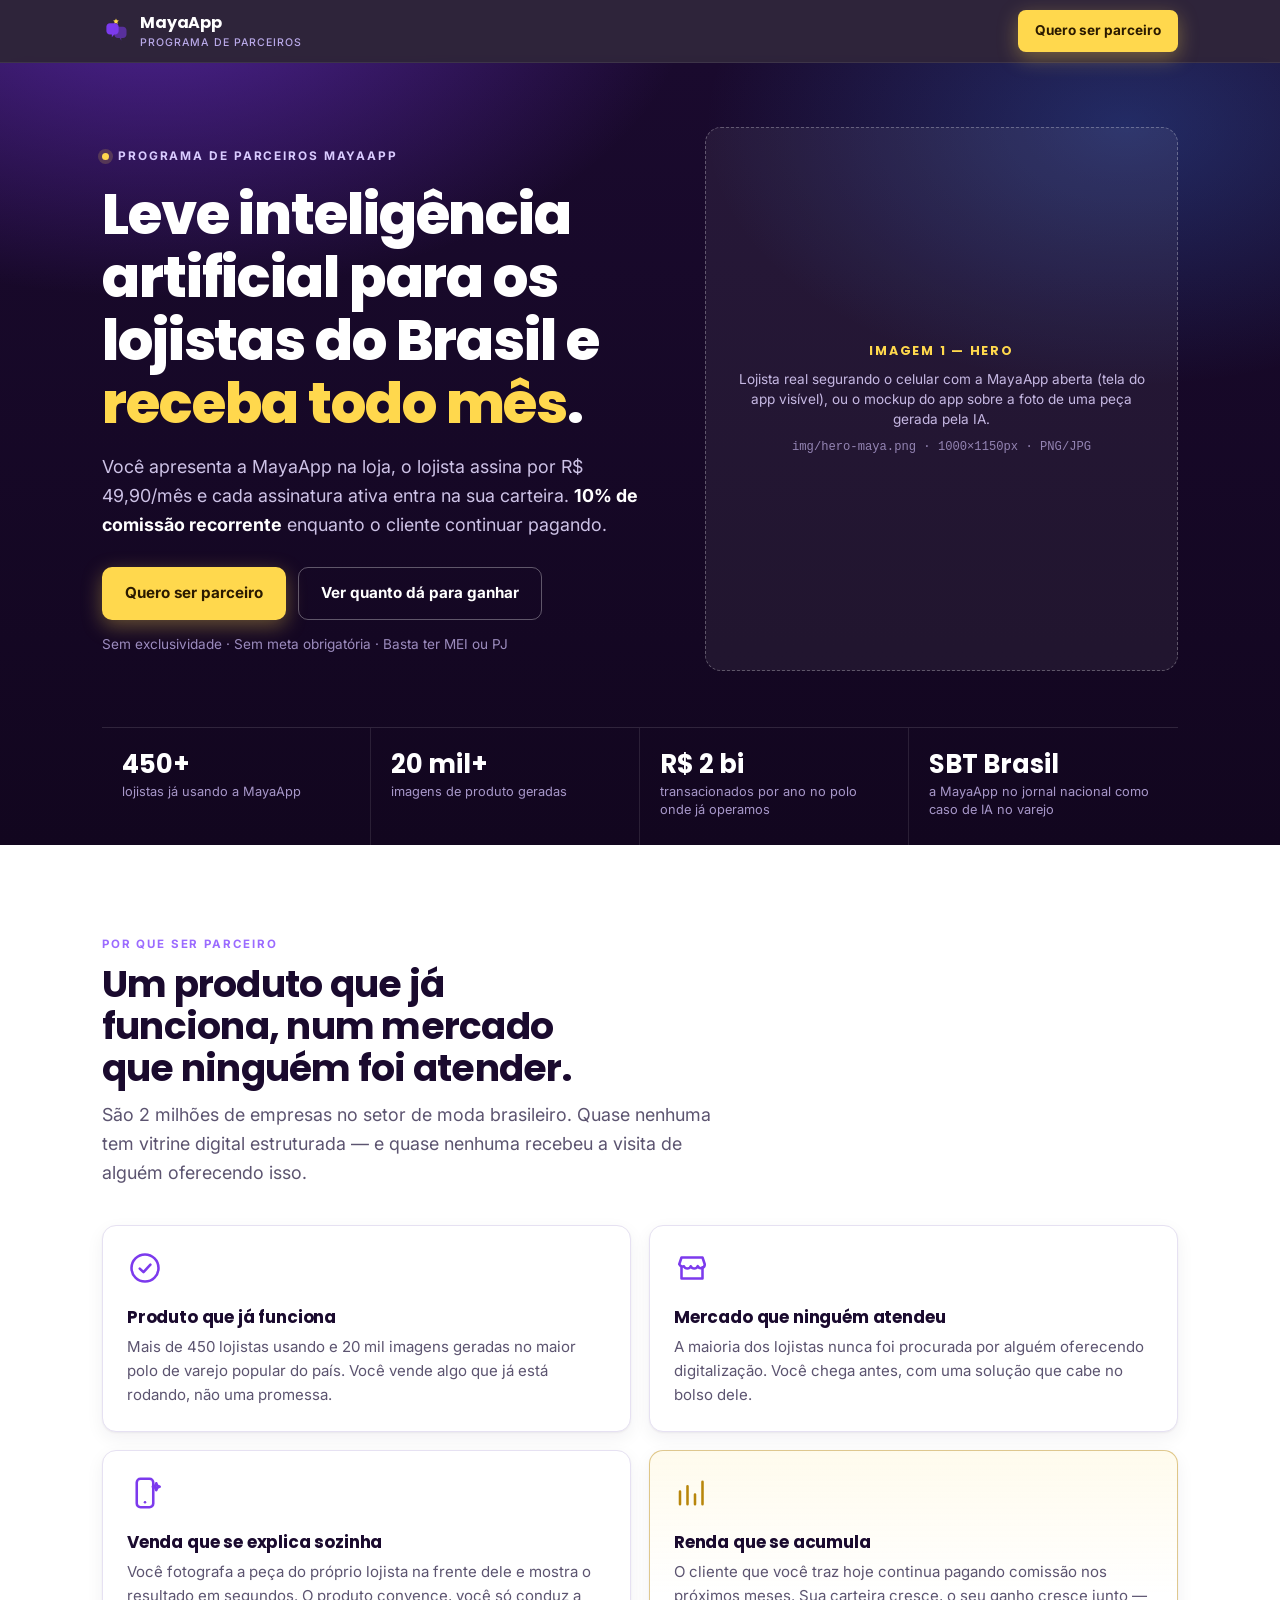
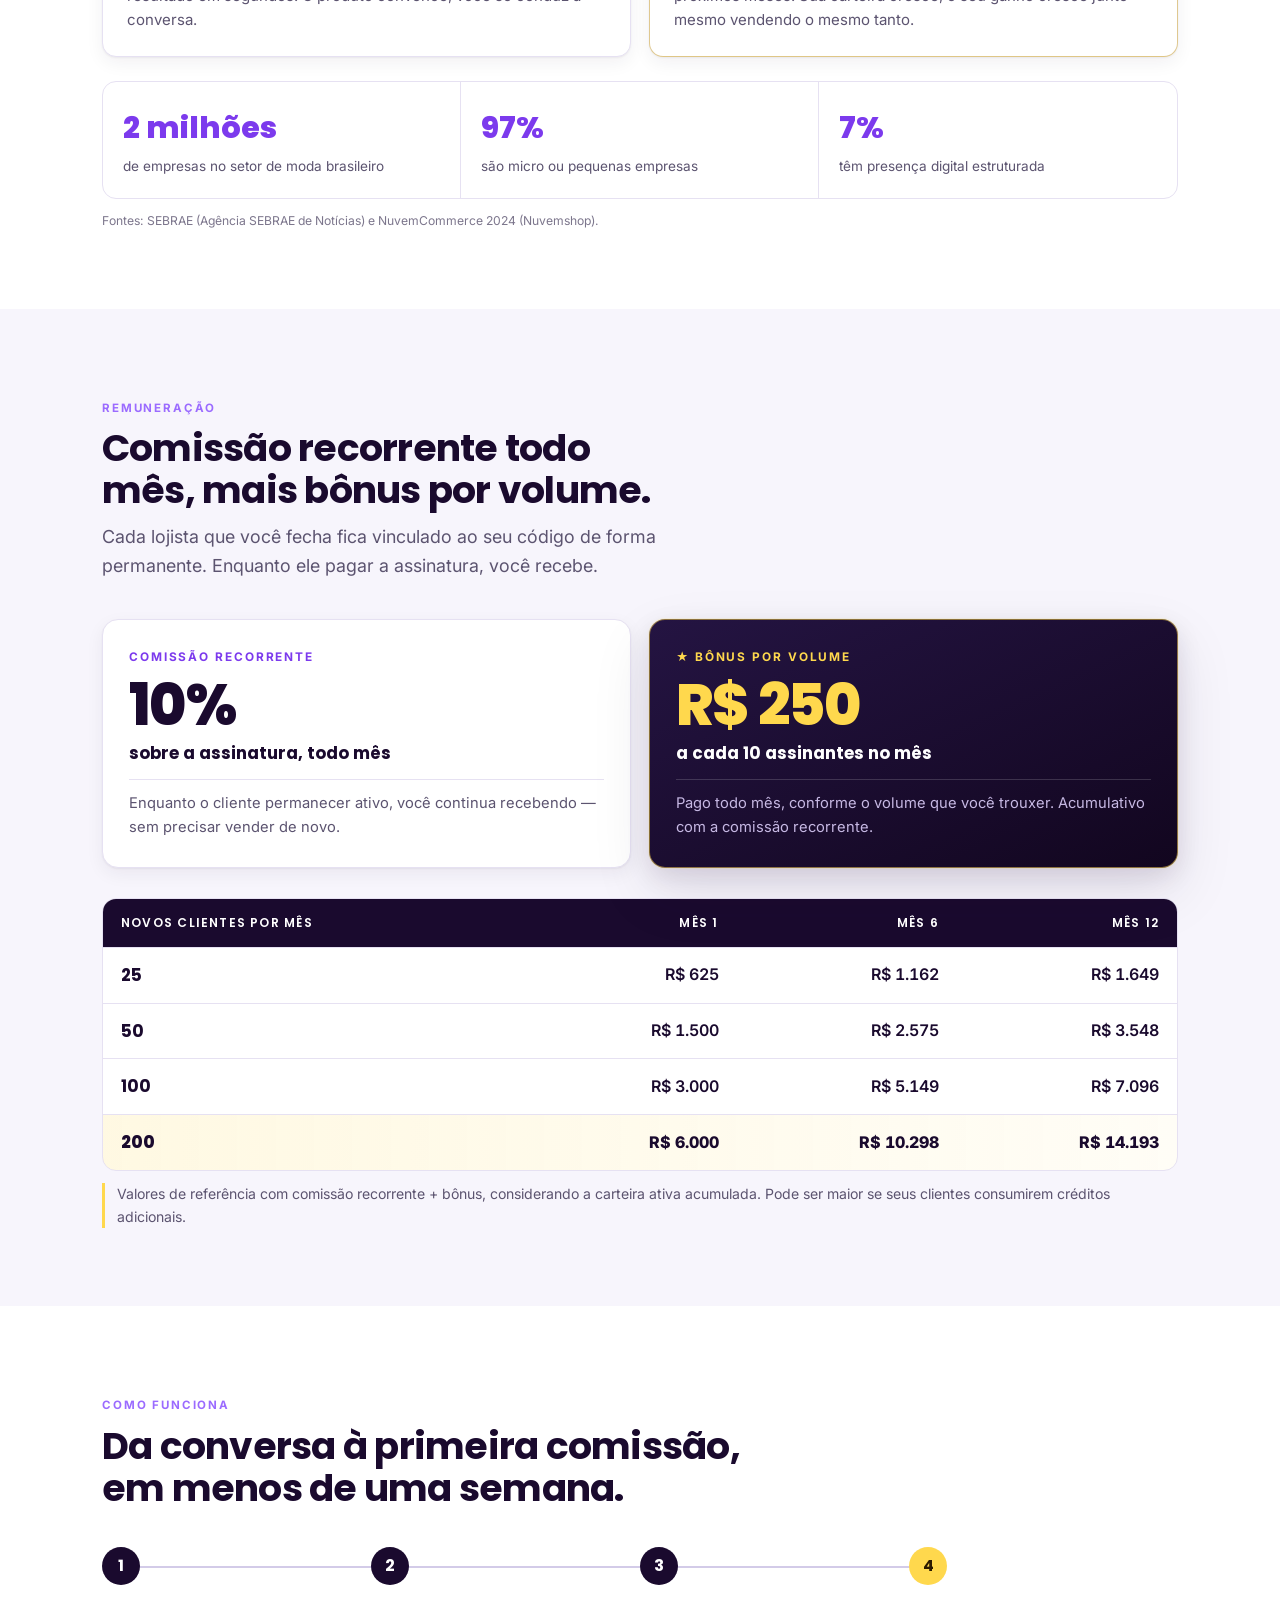
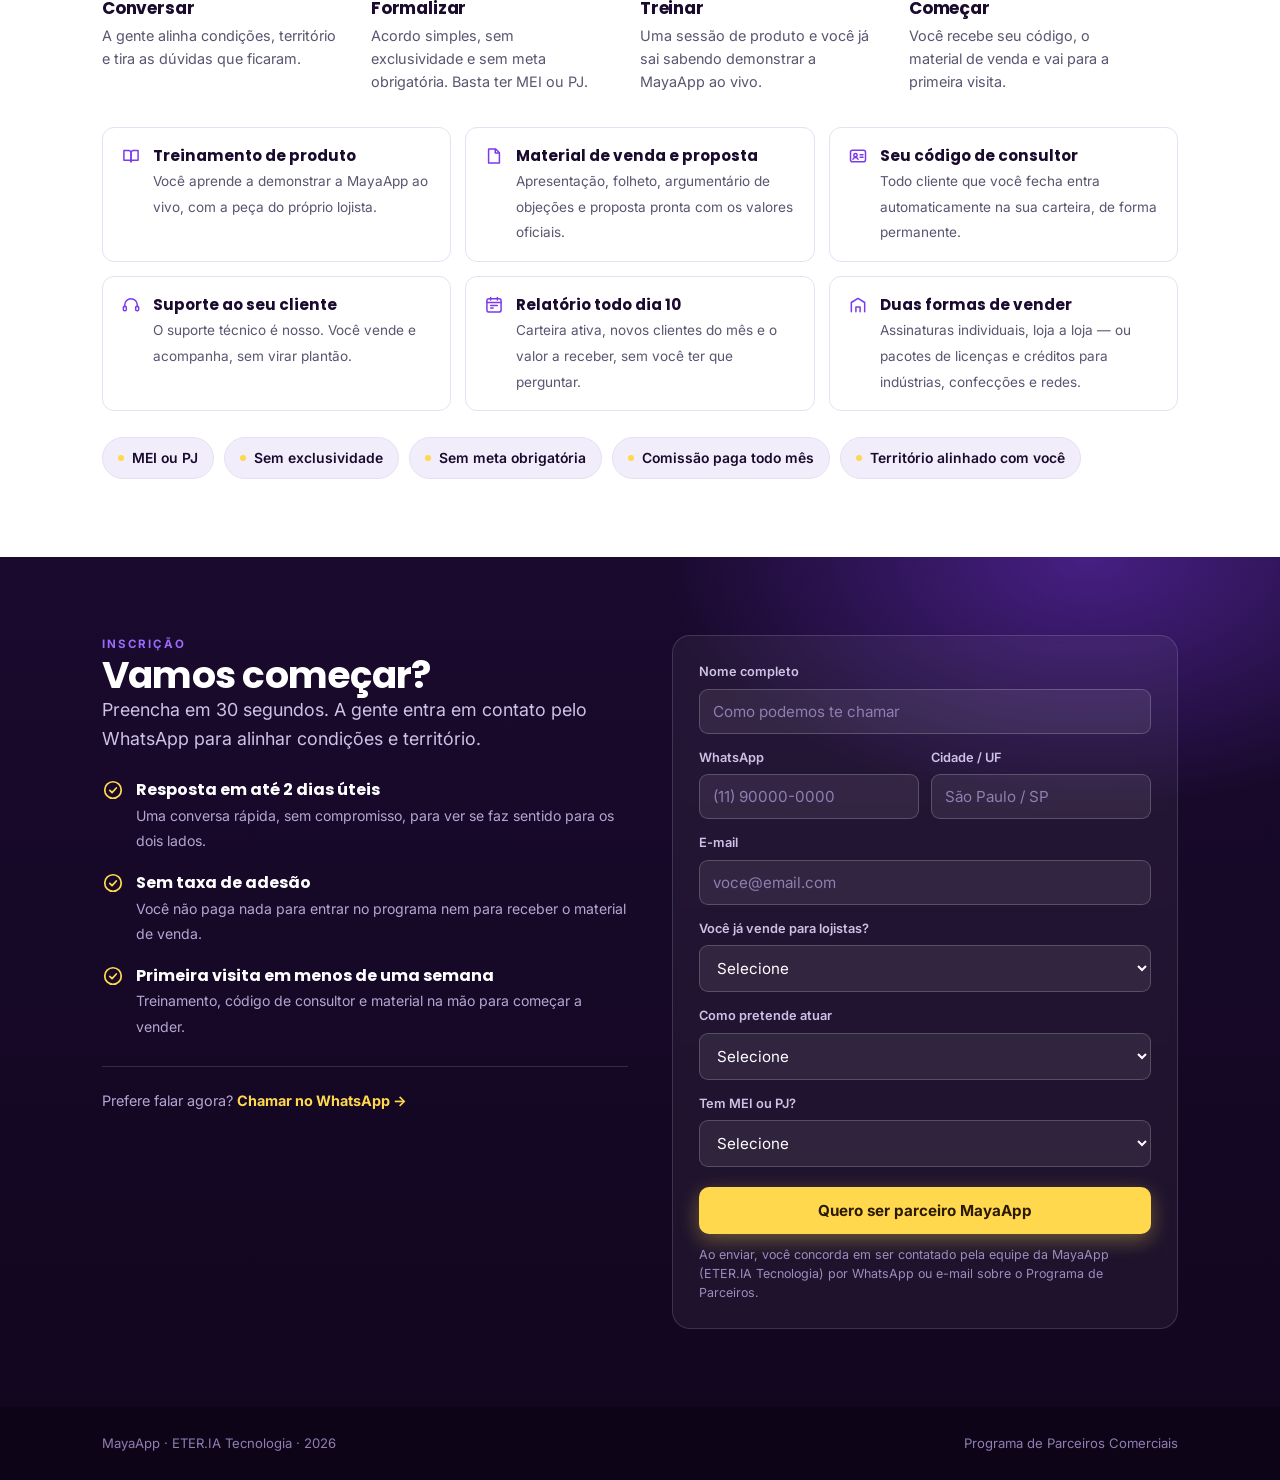
==== parceiros/index.html @ 84b2e5ac "Landing page do Programa de Parceiros MayaApp Página estática de captação de parceiros comerciais em" ====
<!doctype html>
<html lang="pt-BR">
<head>
<meta charset="utf-8">
<meta name="viewport" content="width=device-width, initial-scale=1">
<title>Parceiros MayaApp</title>
<meta name="description" content="Programa de Parceiros MayaApp: leve inteligência artificial para os lojistas do Brasil e receba comissão recorrente todo mês.">
<link rel="preconnect" href="https://fonts.googleapis.com">
<link rel="preconnect" href="https://fonts.gstatic.com" crossorigin>
<link rel="stylesheet" href="https://fonts.googleapis.com/css2?family=Inter:wght@400;500;600;700&family=Poppins:wght@600;700;800&display=swap">
<style>
:root{
  --navy:#1A0A2E;
  --navy-deep:#12061F;
  --purple:#7C3AED;
  --purple-lift:#9B6BFF;
  --gold:#FFD84D;
  --gold-deep:#B8860B;
  --ink:#1A0A2E;
  --ink-soft:#5C5470;
  --ground:#FFFFFF;
  --surface:#F7F5FC;
  --surface-2:#F1EDFA;
  --line:#E6E1F2;
  --line-strong:#D3CBE8;
  --shadow-sm:0 1px 2px rgba(26,10,46,.05), 0 6px 18px rgba(26,10,46,.06);
  --shadow-md:0 8px 24px rgba(26,10,46,.10), 0 24px 60px rgba(26,10,46,.10);
  --maxw:1120px;
  --display:'Poppins','Segoe UI',system-ui,sans-serif;
  --body:'Inter',-apple-system,BlinkMacSystemFont,'Segoe UI',sans-serif;
}
@media (prefers-color-scheme: dark){
  :root:not([data-theme="light"]){
    --ink:#F4F1FB; --ink-soft:#B5AACB;
    --ground:#140825; --surface:#1C0E31; --surface-2:#241442;
    --line:#33204F; --line-strong:#442C68;
    --shadow-sm:0 1px 2px rgba(0,0,0,.35), 0 6px 18px rgba(0,0,0,.30);
    --shadow-md:0 10px 30px rgba(0,0,0,.45), 0 28px 70px rgba(0,0,0,.40);
  }
}
:root[data-theme="dark"]{
  --ink:#F4F1FB; --ink-soft:#B5AACB;
  --ground:#140825; --surface:#1C0E31; --surface-2:#241442;
  --line:#33204F; --line-strong:#442C68;
  --shadow-sm:0 1px 2px rgba(0,0,0,.35), 0 6px 18px rgba(0,0,0,.30);
  --shadow-md:0 10px 30px rgba(0,0,0,.45), 0 28px 70px rgba(0,0,0,.40);
}
*{box-sizing:border-box}
html{scroll-behavior:smooth}
body{
  margin:0;background:var(--ground);color:var(--ink);
  font-family:var(--body);font-size:16px;line-height:1.6;-webkit-font-smoothing:antialiased;
}
img{max-width:100%;display:block}
h1,h2,h3{font-family:var(--display);margin:0;line-height:1.12;text-wrap:balance;letter-spacing:-.02em}
h1{font-size:clamp(2.1rem,4.6vw,3.5rem);font-weight:800}
h2{font-size:clamp(1.6rem,3vw,2.35rem);font-weight:700}
h3{font-size:1.06rem;font-weight:700;letter-spacing:-.01em}
p{margin:0}
a{color:inherit}
.wrap{max-width:var(--maxw);margin:0 auto;padding:0 22px}
.eyebrow{
  font-size:.72rem;font-weight:700;letter-spacing:.16em;text-transform:uppercase;
  color:var(--purple-lift);
}
.lede{font-size:clamp(1rem,1.6vw,1.12rem);color:var(--ink-soft);max-width:62ch}

/* ---------- top bar ---------- */
.bar{
  position:sticky;top:0;z-index:20;background:rgba(18,6,31,.88);
  backdrop-filter:blur(10px);border-bottom:1px solid rgba(255,255,255,.08);
}
.bar .wrap{display:flex;align-items:center;justify-content:space-between;gap:16px;height:62px}
.brand{display:flex;align-items:center;gap:10px;color:#fff;font-family:var(--display);font-weight:700;letter-spacing:-.01em}
.brand svg{width:28px;height:28px}
.brand span small{display:block;font-family:var(--body);font-weight:500;font-size:.66rem;letter-spacing:.1em;text-transform:uppercase;color:#B9A9E8}

/* ---------- buttons ---------- */
.btn{
  display:inline-flex;align-items:center;justify-content:center;gap:8px;
  font-family:var(--body);font-weight:700;font-size:.95rem;
  padding:13px 22px;border-radius:10px;border:1px solid transparent;
  cursor:pointer;text-decoration:none;transition:transform .15s ease, box-shadow .15s ease, background .15s ease;
}
.btn-gold{background:var(--gold);color:#2B1A00;box-shadow:0 6px 20px rgba(255,216,77,.35)}
.btn-gold:hover{transform:translateY(-1px);box-shadow:0 10px 26px rgba(255,216,77,.45)}
.btn-ghost{background:transparent;color:#fff;border-color:rgba(255,255,255,.32)}
.btn-ghost:hover{background:rgba(255,255,255,.10)}
.btn-purple{background:var(--purple);color:#fff;box-shadow:0 6px 20px rgba(124,58,237,.32)}
.btn-purple:hover{transform:translateY(-1px)}
.btn-sm{padding:9px 16px;font-size:.85rem;border-radius:8px}
:where(a,button,input,select,textarea):focus-visible{outline:3px solid var(--gold);outline-offset:2px}

/* ---------- 1. hero ---------- */
.hero{
  background:
    radial-gradient(900px 520px at 12% -10%, rgba(124,58,237,.55), transparent 60%),
    radial-gradient(680px 420px at 88% 8%, rgba(59,130,246,.28), transparent 62%),
    linear-gradient(180deg,#1A0A2E 0%, #12061F 100%);
  color:#fff;padding:64px 0 0;position:relative;overflow:hidden;
}
.hero-grid{display:grid;grid-template-columns:1.08fr .92fr;gap:48px;align-items:center}
.hero h1{color:#fff}
.hero h1 em{font-style:normal;color:var(--gold)}
.hero .lede{color:#CDC2E6;margin-top:18px}
.hero-actions{display:flex;flex-wrap:wrap;gap:12px;margin-top:28px}
.hero-note{margin-top:14px;font-size:.85rem;color:#9C8CBE}
.hero-eyebrow{display:inline-flex;align-items:center;gap:9px;margin-bottom:18px}
.hero-eyebrow .dot{width:7px;height:7px;border-radius:50%;background:var(--gold);box-shadow:0 0 0 4px rgba(255,216,77,.18)}
.hero-eyebrow span{font-size:.74rem;font-weight:700;letter-spacing:.16em;text-transform:uppercase;color:#D9CBFF}

/* proof strip */
.proof{
  margin-top:56px;border-top:1px solid rgba(255,255,255,.12);
  display:grid;grid-template-columns:repeat(4,1fr);
}
.proof div{padding:22px 20px 26px;border-right:1px solid rgba(255,255,255,.10)}
.proof div:last-child{border-right:0}
.proof b{display:block;font-family:var(--display);font-size:1.6rem;font-weight:700;color:#fff;line-height:1.1;font-variant-numeric:tabular-nums}
.proof small{display:block;margin-top:5px;font-size:.8rem;color:#A797C9;line-height:1.4}

/* ---------- image placeholder ---------- */
.ph{
  border:1.5px dashed var(--line-strong);border-radius:16px;background:var(--surface);
  display:flex;flex-direction:column;justify-content:center;gap:8px;padding:24px;text-align:center;color:var(--ink-soft);
}
.ph b{font-family:var(--display);font-size:.78rem;letter-spacing:.14em;text-transform:uppercase;color:var(--purple)}
.ph span{font-size:.85rem;line-height:1.5}
.ph code{font-family:ui-monospace,SFMono-Regular,Menlo,monospace;font-size:.76rem;color:var(--ink-soft);opacity:.85}
.hero .ph{border-color:rgba(255,255,255,.28);background:rgba(255,255,255,.06);color:#C6B8E3;aspect-ratio:4/4.6}
.hero .ph b{color:var(--gold)}
.hero .ph code{color:#A797C9}

/* ---------- sections ---------- */
section{padding:78px 0}
.sec-head{max-width:64ch;margin-bottom:38px}
.sec-head h2{margin-top:10px}
.sec-head p{margin-top:12px}
.alt{background:var(--surface)}

/* why cards */
.why{display:grid;grid-template-columns:repeat(2,1fr);gap:18px}
.card{
  background:var(--ground);border:1px solid var(--line);border-radius:14px;padding:24px;
  box-shadow:var(--shadow-sm);
}
.card h3{margin-bottom:8px}
.card p{color:var(--ink-soft);font-size:.94rem}
.card .ic{width:36px;height:36px;margin-bottom:14px;color:var(--purple)}
.card.gold{border-color:rgba(184,134,11,.45);background:linear-gradient(180deg,rgba(255,216,77,.10),transparent 70%)}
.card.gold .ic{color:var(--gold-deep)}

.market{
  margin-top:24px;display:grid;grid-template-columns:repeat(3,1fr);gap:0;
  border:1px solid var(--line);border-radius:14px;overflow:hidden;background:var(--ground);
}
.market div{padding:22px 20px;border-right:1px solid var(--line)}
.market div:last-child{border-right:0}
.market b{display:block;font-family:var(--display);font-size:1.9rem;font-weight:800;color:var(--purple);font-variant-numeric:tabular-nums}
.market small{display:block;margin-top:4px;color:var(--ink-soft);font-size:.85rem;line-height:1.45}
.source{margin-top:12px;font-size:.76rem;color:var(--ink-soft);opacity:.8}

/* ---------- earnings ---------- */
.pay{display:grid;grid-template-columns:1fr 1fr;gap:18px;margin-bottom:30px}
.pay-card{border-radius:16px;padding:28px 26px;border:1px solid var(--line);background:var(--ground);box-shadow:var(--shadow-sm)}
.pay-card .k{font-size:.74rem;font-weight:700;letter-spacing:.16em;text-transform:uppercase;color:var(--purple)}
.pay-card .v{font-family:var(--display);font-weight:800;font-size:clamp(2.6rem,6vw,3.6rem);line-height:1;margin:10px 0 6px;letter-spacing:-.03em}
.pay-card .t{font-family:var(--display);font-weight:700;font-size:1.05rem}
.pay-card .d{margin-top:12px;padding-top:12px;border-top:1px solid var(--line);color:var(--ink-soft);font-size:.92rem}
.pay-card.dark{background:linear-gradient(155deg,#241442,#12061F);border-color:rgba(255,216,77,.5);color:#fff;box-shadow:0 0 0 1px rgba(255,216,77,.12),var(--shadow-md)}
.pay-card.dark .k{color:var(--gold)}
.pay-card.dark .v{color:var(--gold)}
.pay-card.dark .d{border-top-color:rgba(255,255,255,.16);color:#C6B8E3}

.tbl-wrap{overflow-x:auto;border:1px solid var(--line);border-radius:14px;background:var(--ground)}
table{width:100%;border-collapse:collapse;min-width:520px;font-variant-numeric:tabular-nums}
thead th{
  background:var(--navy);color:#fff;font-family:var(--display);font-weight:600;
  font-size:.76rem;letter-spacing:.1em;text-transform:uppercase;padding:14px 18px;text-align:right;
}
thead th:first-child{text-align:left}
tbody td{padding:14px 18px;text-align:right;border-top:1px solid var(--line);font-weight:600}
tbody td:first-child{text-align:left;font-family:var(--display);font-weight:700;font-size:1.05rem}
tbody tr:last-child{background:linear-gradient(90deg,rgba(255,216,77,.16),rgba(255,216,77,.05))}
tbody tr:last-child td{font-weight:800}
.tbl-note{margin-top:12px;font-size:.88rem;color:var(--ink-soft);border-left:3px solid var(--gold);padding-left:12px}

/* ---------- how it works ---------- */
.steps{display:grid;grid-template-columns:repeat(4,1fr);gap:0;margin-bottom:34px}
.step{position:relative;padding:0 18px 0 0}
.step .n{
  width:38px;height:38px;border-radius:50%;background:var(--navy);color:#fff;
  display:flex;align-items:center;justify-content:center;font-family:var(--display);font-weight:700;
  margin-bottom:14px;position:relative;z-index:2;
}
.step:last-child .n{background:var(--gold);color:#2B1A00}
.step::before{content:"";position:absolute;left:19px;top:19px;width:100%;height:2px;background:var(--line-strong)}
.step:last-child::before{display:none}
.step h3{margin-bottom:6px}
.step p{color:var(--ink-soft);font-size:.9rem;padding-right:14px}

.support{display:grid;grid-template-columns:repeat(3,1fr);gap:14px}
.sup{display:flex;gap:12px;align-items:flex-start;padding:16px 18px;border:1px solid var(--line);border-radius:12px;background:var(--ground)}
.sup svg{width:20px;height:20px;flex:0 0 20px;color:var(--purple);margin-top:2px}
.sup b{display:block;font-family:var(--display);font-size:.95rem}
.sup small{color:var(--ink-soft);font-size:.85rem;line-height:1.45}

.reqs{display:flex;flex-wrap:wrap;gap:10px;margin-top:26px}
.req{
  display:inline-flex;align-items:center;gap:8px;padding:9px 15px;border-radius:999px;
  background:var(--surface-2);border:1px solid var(--line);font-size:.87rem;font-weight:600;
}
.req i{width:6px;height:6px;border-radius:50%;background:var(--gold);display:inline-block}

/* ---------- signup ---------- */
.signup{
  background:
    radial-gradient(700px 420px at 85% 0%, rgba(124,58,237,.45), transparent 60%),
    linear-gradient(180deg,#1A0A2E,#12061F);
  color:#fff;
}
.signup h2{color:#fff}
.signup .lede{color:#CDC2E6}
.form-grid{display:grid;grid-template-columns:1.02fr .98fr;gap:44px;align-items:start}
form{background:rgba(255,255,255,.05);border:1px solid rgba(255,255,255,.14);border-radius:18px;padding:26px;backdrop-filter:blur(4px)}
.f{display:grid;gap:6px;margin-bottom:14px}
.f label{font-size:.8rem;font-weight:600;color:#CDC2E6}
.f input,.f select{
  font-family:var(--body);font-size:.95rem;color:#fff;background:rgba(255,255,255,.07);
  border:1px solid rgba(255,255,255,.2);border-radius:9px;padding:12px 13px;width:100%;
}
.f input::placeholder{color:#8E7EB2}
.f select option{color:#1A0A2E;background:#fff}
.f-row{display:grid;grid-template-columns:1fr 1fr;gap:12px}
form .btn{width:100%;margin-top:6px}
.form-legal{margin-top:12px;font-size:.78rem;color:#9C8CBE;line-height:1.5}
.form-ok{
  display:none;margin-top:14px;padding:12px 14px;border-radius:10px;
  background:rgba(255,216,77,.14);border:1px solid rgba(255,216,77,.45);color:#FFE694;font-size:.9rem;
}
.pitch li{display:flex;gap:12px;align-items:flex-start;margin-bottom:16px;list-style:none}
.pitch{padding:0;margin:24px 0 0}
.pitch svg{width:22px;height:22px;flex:0 0 22px;color:var(--gold);margin-top:2px}
.pitch b{font-family:var(--display);display:block;font-size:1rem}
.pitch small{color:#B4A6D2;font-size:.88rem;line-height:1.5}
.wa{margin-top:26px;padding-top:22px;border-top:1px solid rgba(255,255,255,.14);font-size:.9rem;color:#B4A6D2}
.wa a{color:var(--gold);font-weight:700;text-decoration:none}
.wa a:hover{text-decoration:underline}

footer{background:#0D0418;color:#8E7EB2;padding:26px 0;font-size:.82rem}
footer .wrap{display:flex;justify-content:space-between;gap:16px;flex-wrap:wrap;align-items:center}

@media (max-width:900px){
  .hero-grid{grid-template-columns:1fr;gap:32px}
  .hero .ph{aspect-ratio:4/3}
  .proof{grid-template-columns:1fr 1fr}
  .proof div:nth-child(2){border-right:0}
  .proof div:nth-child(-n+2){border-bottom:1px solid rgba(255,255,255,.10)}
  .why,.pay,.form-grid{grid-template-columns:1fr}
  .market{grid-template-columns:1fr}
  .market div{border-right:0;border-bottom:1px solid var(--line)}
  .market div:last-child{border-bottom:0}
  .steps{grid-template-columns:1fr 1fr;gap:22px 0}
  .step::before{display:none}
  .support{grid-template-columns:1fr}
  section{padding:58px 0}
}
@media (max-width:560px){
  .steps{grid-template-columns:1fr}
  .bar .btn{display:none}
  .f-row{grid-template-columns:1fr}
}
@media (prefers-reduced-motion:reduce){*{transition:none!important;animation:none!important}}
</style>
</head>
<body>

<header class="bar">
  <div class="wrap">
    <div class="brand">
      <svg xmlns="http://www.w3.org/2000/svg" viewBox="0 0 64 64" fill="none" role="img" aria-label="MayaApp">
        <path d="M32 3.5l1.9 4.2 4.6.5-3.4 3.1.95 4.5L32 13.6l-4.05 2.2.95-4.5-3.4-3.1 4.6-.5L32 3.5z" fill="#FFD84D"/>
        <path d="M10 22c0-4.4 3.6-8 8-8h12c4.4 0 8 3.6 8 8v10c0 4.4-3.6 8-8 8h-2l-5.5 6.2V40H18c-4.4 0-8-3.6-8-8V22z" fill="#7C3AED"/>
        <path d="M28 30c0-4.4 3.6-8 8-8h12c4.4 0 8 3.6 8 8v10c0 4.4-3.6 8-8 8h-4v6.2L40.5 48H36c-4.4 0-8-3.6-8-8V30z" fill="#7C3AED" fill-opacity=".55"/>
      </svg>
      <span>MayaApp<small>Programa de Parceiros</small></span>
    </div>
    <a class="btn btn-gold btn-sm" href="#inscricao">Quero ser parceiro</a>
  </div>
</header>

<!-- ============ 1. HERO ============ -->
<section class="hero" style="padding-bottom:0">
  <div class="wrap">
    <div class="hero-grid">
      <div>
        <div class="hero-eyebrow"><i class="dot"></i><span>Programa de Parceiros MayaApp</span></div>
        <h1>Leve inteligência artificial para os lojistas do Brasil e <em>receba todo mês</em>.</h1>
        <p class="lede">Você apresenta a MayaApp na loja, o lojista assina por R$ 49,90/mês e cada assinatura ativa entra na sua carteira. <strong style="color:#fff">10% de comissão recorrente</strong> enquanto o cliente continuar pagando.</p>
        <div class="hero-actions">
          <a class="btn btn-gold" href="#inscricao">Quero ser parceiro</a>
          <a class="btn btn-ghost" href="#ganhos">Ver quanto dá para ganhar</a>
        </div>
        <p class="hero-note">Sem exclusividade · Sem meta obrigatória · Basta ter MEI ou PJ</p>
      </div>

      <!-- IMAGEM 1 — substituir a div .ph inteira por: <img src="img/hero-maya.png" alt="Lojista usando a MayaApp no celular"> -->
      <div class="ph">
        <b>Imagem 1 — Hero</b>
        <span>Lojista real segurando o celular com a MayaApp aberta (tela do app visível), ou o mockup do app sobre a foto de uma peça gerada pela IA.</span>
        <code>img/hero-maya.png · 1000×1150px · PNG/JPG</code>
      </div>
    </div>

    <div class="proof">
      <div><b>450+</b><small>lojistas já usando a MayaApp</small></div>
      <div><b>20 mil+</b><small>imagens de produto geradas</small></div>
      <div><b>R$ 2 bi</b><small>transacionados por ano no polo onde já operamos</small></div>
      <div><b>SBT Brasil</b><small>a MayaApp no jornal nacional como caso de IA no varejo</small></div>
    </div>
  </div>
</section>

<!-- ============ 2. POR QUE SER PARCEIRO ============ -->
<section id="oportunidade">
  <div class="wrap">
    <div class="sec-head">
      <p class="eyebrow">Por que ser parceiro</p>
      <h2>Um produto que já funciona, num mercado que ninguém foi atender.</h2>
      <p class="lede">São 2 milhões de empresas no setor de moda brasileiro. Quase nenhuma tem vitrine digital estruturada — e quase nenhuma recebeu a visita de alguém oferecendo isso.</p>
    </div>

    <div class="why">
      <div class="card">
        <svg class="ic" viewBox="0 0 24 24" fill="none" stroke="currentColor" stroke-width="1.7" stroke-linecap="round" stroke-linejoin="round"><circle cx="12" cy="12" r="9"/><path d="M8.5 12.4l2.5 2.4 4.6-5"/></svg>
        <h3>Produto que já funciona</h3>
        <p>Mais de 450 lojistas usando e 20 mil imagens geradas no maior polo de varejo popular do país. Você vende algo que já está rodando, não uma promessa.</p>
      </div>
      <div class="card">
        <svg class="ic" viewBox="0 0 24 24" fill="none" stroke="currentColor" stroke-width="1.7" stroke-linecap="round" stroke-linejoin="round"><path d="M3.5 9.5L5 5h14l1.5 4.5a2.5 2.5 0 01-4.7 1.3 2.5 2.5 0 01-4.6 0 2.5 2.5 0 01-4.6 0 2.5 2.5 0 01-3.1-1.3z"/><path d="M5 11.5V19h14v-7.5"/></svg>
        <h3>Mercado que ninguém atendeu</h3>
        <p>A maioria dos lojistas nunca foi procurada por alguém oferecendo digitalização. Você chega antes, com uma solução que cabe no bolso dele.</p>
      </div>
      <div class="card">
        <svg class="ic" viewBox="0 0 24 24" fill="none" stroke="currentColor" stroke-width="1.7" stroke-linecap="round" stroke-linejoin="round"><rect x="6.5" y="2.5" width="11" height="19" rx="2.5"/><path d="M12 18.2h.01"/><path d="M19.5 5.5l.7 1.6 1.6.7-1.6.7-.7 1.6-.7-1.6-1.6-.7 1.6-.7z"/></svg>
        <h3>Venda que se explica sozinha</h3>
        <p>Você fotografa a peça do próprio lojista na frente dele e mostra o resultado em segundos. O produto convence, você só conduz a conversa.</p>
      </div>
      <div class="card gold">
        <svg class="ic" viewBox="0 0 24 24" fill="none" stroke="currentColor" stroke-width="1.7" stroke-linecap="round" stroke-linejoin="round"><path d="M4 19.5V11m5 8.5V7.5m5 12V13m5 6.5V4.5"/></svg>
        <h3>Renda que se acumula</h3>
        <p>O cliente que você traz hoje continua pagando comissão nos próximos meses. Sua carteira cresce, o seu ganho cresce junto — mesmo vendendo o mesmo tanto.</p>
      </div>
    </div>

    <div class="market">
      <div><b>2 milhões</b><small>de empresas no setor de moda brasileiro</small></div>
      <div><b>97%</b><small>são micro ou pequenas empresas</small></div>
      <div><b>7%</b><small>têm presença digital estruturada</small></div>
    </div>
    <p class="source">Fontes: SEBRAE (Agência SEBRAE de Notícias) e NuvemCommerce 2024 (Nuvemshop).</p>
  </div>
</section>

<!-- ============ 3. QUANTO VOCÊ GANHA ============ -->
<section id="ganhos" class="alt">
  <div class="wrap">
    <div class="sec-head">
      <p class="eyebrow">Remuneração</p>
      <h2>Comissão recorrente todo mês, mais bônus por volume.</h2>
      <p class="lede">Cada lojista que você fecha fica vinculado ao seu código de forma permanente. Enquanto ele pagar a assinatura, você recebe.</p>
    </div>

    <div class="pay">
      <div class="pay-card">
        <p class="k">Comissão recorrente</p>
        <p class="v">10%</p>
        <p class="t">sobre a assinatura, todo mês</p>
        <p class="d">Enquanto o cliente permanecer ativo, você continua recebendo — sem precisar vender de novo.</p>
      </div>
      <div class="pay-card dark">
        <p class="k">★ Bônus por volume</p>
        <p class="v">R$ 250</p>
        <p class="t">a cada 10 assinantes no mês</p>
        <p class="d">Pago todo mês, conforme o volume que você trouxer. Acumulativo com a comissão recorrente.</p>
      </div>
    </div>

    <div class="tbl-wrap">
      <table>
        <caption class="sr-only" style="position:absolute;width:1px;height:1px;overflow:hidden;clip:rect(0 0 0 0)">Projeção de ganho mensal por ritmo de novos clientes</caption>
        <thead>
          <tr><th scope="col">Novos clientes por mês</th><th scope="col">Mês 1</th><th scope="col">Mês 6</th><th scope="col">Mês 12</th></tr>
        </thead>
        <tbody>
          <tr><td>25</td><td>R$ 625</td><td>R$ 1.162</td><td>R$ 1.649</td></tr>
          <tr><td>50</td><td>R$ 1.500</td><td>R$ 2.575</td><td>R$ 3.548</td></tr>
          <tr><td>100</td><td>R$ 3.000</td><td>R$ 5.149</td><td>R$ 7.096</td></tr>
          <tr><td>200</td><td>R$ 6.000</td><td>R$ 10.298</td><td>R$ 14.193</td></tr>
        </tbody>
      </table>
    </div>
    <p class="tbl-note">Valores de referência com comissão recorrente + bônus, considerando a carteira ativa acumulada. Pode ser maior se seus clientes consumirem créditos adicionais.</p>
  </div>
</section>

<!-- ============ 4. COMO FUNCIONA + APOIO ============ -->
<section id="como-funciona">
  <div class="wrap">
    <div class="sec-head">
      <p class="eyebrow">Como funciona</p>
      <h2>Da conversa à primeira comissão, em menos de uma semana.</h2>
    </div>

    <div class="steps">
      <div class="step">
        <div class="n">1</div>
        <h3>Conversar</h3>
        <p>A gente alinha condições, território e tira as dúvidas que ficaram.</p>
      </div>
      <div class="step">
        <div class="n">2</div>
        <h3>Formalizar</h3>
        <p>Acordo simples, sem exclusividade e sem meta obrigatória. Basta ter MEI ou PJ.</p>
      </div>
      <div class="step">
        <div class="n">3</div>
        <h3>Treinar</h3>
        <p>Uma sessão de produto e você já sai sabendo demonstrar a MayaApp ao vivo.</p>
      </div>
      <div class="step">
        <div class="n">4</div>
        <h3>Começar</h3>
        <p>Você recebe seu código, o material de venda e vai para a primeira visita.</p>
      </div>
    </div>

    <div class="support">
      <div class="sup">
        <svg viewBox="0 0 24 24" fill="none" stroke="currentColor" stroke-width="1.8" stroke-linecap="round" stroke-linejoin="round"><path d="M3.5 5.5h6a2.5 2.5 0 012.5 2.5v11a2 2 0 00-2-2h-6.5z"/><path d="M20.5 5.5h-6A2.5 2.5 0 0012 8v11a2 2 0 012-2h6.5z"/></svg>
        <div><b>Treinamento de produto</b><small>Você aprende a demonstrar a MayaApp ao vivo, com a peça do próprio lojista.</small></div>
      </div>
      <div class="sup">
        <svg viewBox="0 0 24 24" fill="none" stroke="currentColor" stroke-width="1.8" stroke-linecap="round" stroke-linejoin="round"><path d="M6 3.5h8l4.5 4.5V20a.5.5 0 01-.5.5H6a.5.5 0 01-.5-.5V4a.5.5 0 01.5-.5z"/><path d="M13.5 3.8V8.5H18"/></svg>
        <div><b>Material de venda e proposta</b><small>Apresentação, folheto, argumentário de objeções e proposta pronta com os valores oficiais.</small></div>
      </div>
      <div class="sup">
        <svg viewBox="0 0 24 24" fill="none" stroke="currentColor" stroke-width="1.8" stroke-linecap="round" stroke-linejoin="round"><rect x="3" y="5" width="18" height="14" rx="2.5"/><circle cx="9" cy="11" r="2"/><path d="M6 16c.6-1.5 1.7-2.2 3-2.2s2.4.7 3 2.2M14.5 10.5H18M14.5 13.5H18"/></svg>
        <div><b>Seu código de consultor</b><small>Todo cliente que você fecha entra automaticamente na sua carteira, de forma permanente.</small></div>
      </div>
      <div class="sup">
        <svg viewBox="0 0 24 24" fill="none" stroke="currentColor" stroke-width="1.8" stroke-linecap="round" stroke-linejoin="round"><path d="M4.5 14v-2a7.5 7.5 0 0115 0v2"/><rect x="2.8" y="13.5" width="3.6" height="5.5" rx="1.6"/><rect x="17.6" y="13.5" width="3.6" height="5.5" rx="1.6"/></svg>
        <div><b>Suporte ao seu cliente</b><small>O suporte técnico é nosso. Você vende e acompanha, sem virar plantão.</small></div>
      </div>
      <div class="sup">
        <svg viewBox="0 0 24 24" fill="none" stroke="currentColor" stroke-width="1.8" stroke-linecap="round" stroke-linejoin="round"><rect x="3.5" y="4.5" width="17" height="16" rx="2.5"/><path d="M3.5 9h17M8 3v3M16 3v3M8 15.5h3M8 12.5h8"/></svg>
        <div><b>Relatório todo dia 10</b><small>Carteira ativa, novos clientes do mês e o valor a receber, sem você ter que perguntar.</small></div>
      </div>
      <div class="sup">
        <svg viewBox="0 0 24 24" fill="none" stroke="currentColor" stroke-width="1.8" stroke-linecap="round" stroke-linejoin="round"><path d="M4 20V9l8-5 8 5v11"/><path d="M9.5 20v-5.5h5V20"/></svg>
        <div><b>Duas formas de vender</b><small>Assinaturas individuais, loja a loja — ou pacotes de licenças e créditos para indústrias, confecções e redes.</small></div>
      </div>
    </div>

    <div class="reqs">
      <span class="req"><i></i>MEI ou PJ</span>
      <span class="req"><i></i>Sem exclusividade</span>
      <span class="req"><i></i>Sem meta obrigatória</span>
      <span class="req"><i></i>Comissão paga todo mês</span>
      <span class="req"><i></i>Território alinhado com você</span>
    </div>
  </div>
</section>

<!-- ============ 5. INSCRIÇÃO ============ -->
<section id="inscricao" class="signup">
  <div class="wrap">
    <div class="form-grid">
      <div>
        <p class="eyebrow">Inscrição</p>
        <h2>Vamos começar?</h2>
        <p class="lede">Preencha em 30 segundos. A gente entra em contato pelo WhatsApp para alinhar condições e território.</p>
        <ul class="pitch">
          <li>
            <svg viewBox="0 0 24 24" fill="none" stroke="currentColor" stroke-width="1.9" stroke-linecap="round" stroke-linejoin="round"><circle cx="12" cy="12" r="9"/><path d="M8.5 12.4l2.5 2.4 4.6-5"/></svg>
            <div><b>Resposta em até 2 dias úteis</b><small>Uma conversa rápida, sem compromisso, para ver se faz sentido para os dois lados.</small></div>
          </li>
          <li>
            <svg viewBox="0 0 24 24" fill="none" stroke="currentColor" stroke-width="1.9" stroke-linecap="round" stroke-linejoin="round"><circle cx="12" cy="12" r="9"/><path d="M8.5 12.4l2.5 2.4 4.6-5"/></svg>
            <div><b>Sem taxa de adesão</b><small>Você não paga nada para entrar no programa nem para receber o material de venda.</small></div>
          </li>
          <li>
            <svg viewBox="0 0 24 24" fill="none" stroke="currentColor" stroke-width="1.9" stroke-linecap="round" stroke-linejoin="round"><circle cx="12" cy="12" r="9"/><path d="M8.5 12.4l2.5 2.4 4.6-5"/></svg>
            <div><b>Primeira visita em menos de uma semana</b><small>Treinamento, código de consultor e material na mão para começar a vender.</small></div>
          </li>
        </ul>
        <p class="wa">Prefere falar agora? <a id="wa-link" href="#" target="_blank" rel="noopener">Chamar no WhatsApp →</a></p>
      </div>

      <form id="lead-form" novalidate>
        <div class="f">
          <label for="nome">Nome completo</label>
          <input id="nome" name="nome" type="text" placeholder="Como podemos te chamar" required>
        </div>
        <div class="f-row">
          <div class="f">
            <label for="whats">WhatsApp</label>
            <input id="whats" name="whatsapp" type="tel" inputmode="tel" placeholder="(11) 90000-0000" required>
          </div>
          <div class="f">
            <label for="cidade">Cidade / UF</label>
            <input id="cidade" name="cidade" type="text" placeholder="São Paulo / SP" required>
          </div>
        </div>
        <div class="f">
          <label for="email">E-mail</label>
          <input id="email" name="email" type="email" placeholder="voce@email.com">
        </div>
        <div class="f">
          <label for="perfil">Você já vende para lojistas?</label>
          <select id="perfil" name="perfil" required>
            <option value="">Selecione</option>
            <option>Sim, represento outras marcas ou produtos</option>
            <option>Sim, trabalho no varejo / atacado</option>
            <option>Não, mas quero começar</option>
          </select>
        </div>
        <div class="f">
          <label for="modelo">Como pretende atuar</label>
          <select id="modelo" name="modelo" required>
            <option value="">Selecione</option>
            <option>Assinaturas individuais (loja a loja)</option>
            <option>Licenças e créditos (indústria, confecção, rede)</option>
            <option>As duas formas</option>
          </select>
        </div>
        <div class="f">
          <label for="pj">Tem MEI ou PJ?</label>
          <select id="pj" name="pj" required>
            <option value="">Selecione</option>
            <option>Sim</option>
            <option>Ainda não, mas posso abrir</option>
          </select>
        </div>
        <button class="btn btn-gold" type="submit">Quero ser parceiro MayaApp</button>
        <p class="form-legal">Ao enviar, você concorda em ser contatado pela equipe da MayaApp (ETER.IA Tecnologia) por WhatsApp ou e-mail sobre o Programa de Parceiros.</p>
        <p class="form-ok" id="form-ok" role="status">Inscrição enviada. Abrimos o WhatsApp para você confirmar o envio — se não abrir, chame a gente pelo link ao lado.</p>
      </form>
    </div>
  </div>
</section>

<footer>
  <div class="wrap">
    <span>MayaApp · ETER.IA Tecnologia · 2026</span>
    <span>Programa de Parceiros Comerciais</span>
  </div>
</footer>

<script>
/* ====== CONFIGURAÇÃO — trocar antes de publicar ======================
   WHATSAPP : número que recebe os leads, formato 55 + DDD + número
   ENDPOINT : (opcional) URL que recebe o POST do formulário
              (Formspree, Google Apps Script, n8n, Make, API própria...)
              Se ficar vazio, o lead é enviado como mensagem de WhatsApp.
   ==================================================================== */
const WHATSAPP = "5511900000000";
const ENDPOINT = "";

const form = document.getElementById('lead-form');
const okMsg = document.getElementById('form-ok');
document.getElementById('wa-link').href =
  'https://wa.me/' + WHATSAPP + '?text=' + encodeURIComponent('Olá! Quero saber mais sobre o Programa de Parceiros MayaApp.');

form.addEventListener('submit', async (e) => {
  e.preventDefault();
  if (!form.reportValidity()) return;
  const d = Object.fromEntries(new FormData(form).entries());

  if (ENDPOINT) {
    try {
      await fetch(ENDPOINT, {
        method: 'POST',
        headers: { 'Content-Type': 'application/json' },
        body: JSON.stringify({ ...d, origem: 'landing-parceiros' })
      });
    } catch (err) { /* segue para o WhatsApp mesmo se o envio falhar */ }
  }

  const msg =
    'Quero ser parceiro MayaApp\n' +
    'Nome: ' + d.nome + '\n' +
    'WhatsApp: ' + d.whatsapp + '\n' +
    'Cidade: ' + d.cidade + '\n' +
    (d.email ? 'E-mail: ' + d.email + '\n' : '') +
    'Já vende para lojistas: ' + d.perfil + '\n' +
    'Forma de atuação: ' + d.modelo + '\n' +
    'MEI/PJ: ' + d.pj;

  okMsg.style.display = 'block';
  window.open('https://wa.me/' + WHATSAPP + '?text=' + encodeURIComponent(msg), '_blank', 'noopener');
});
</script>
</body>
</html>
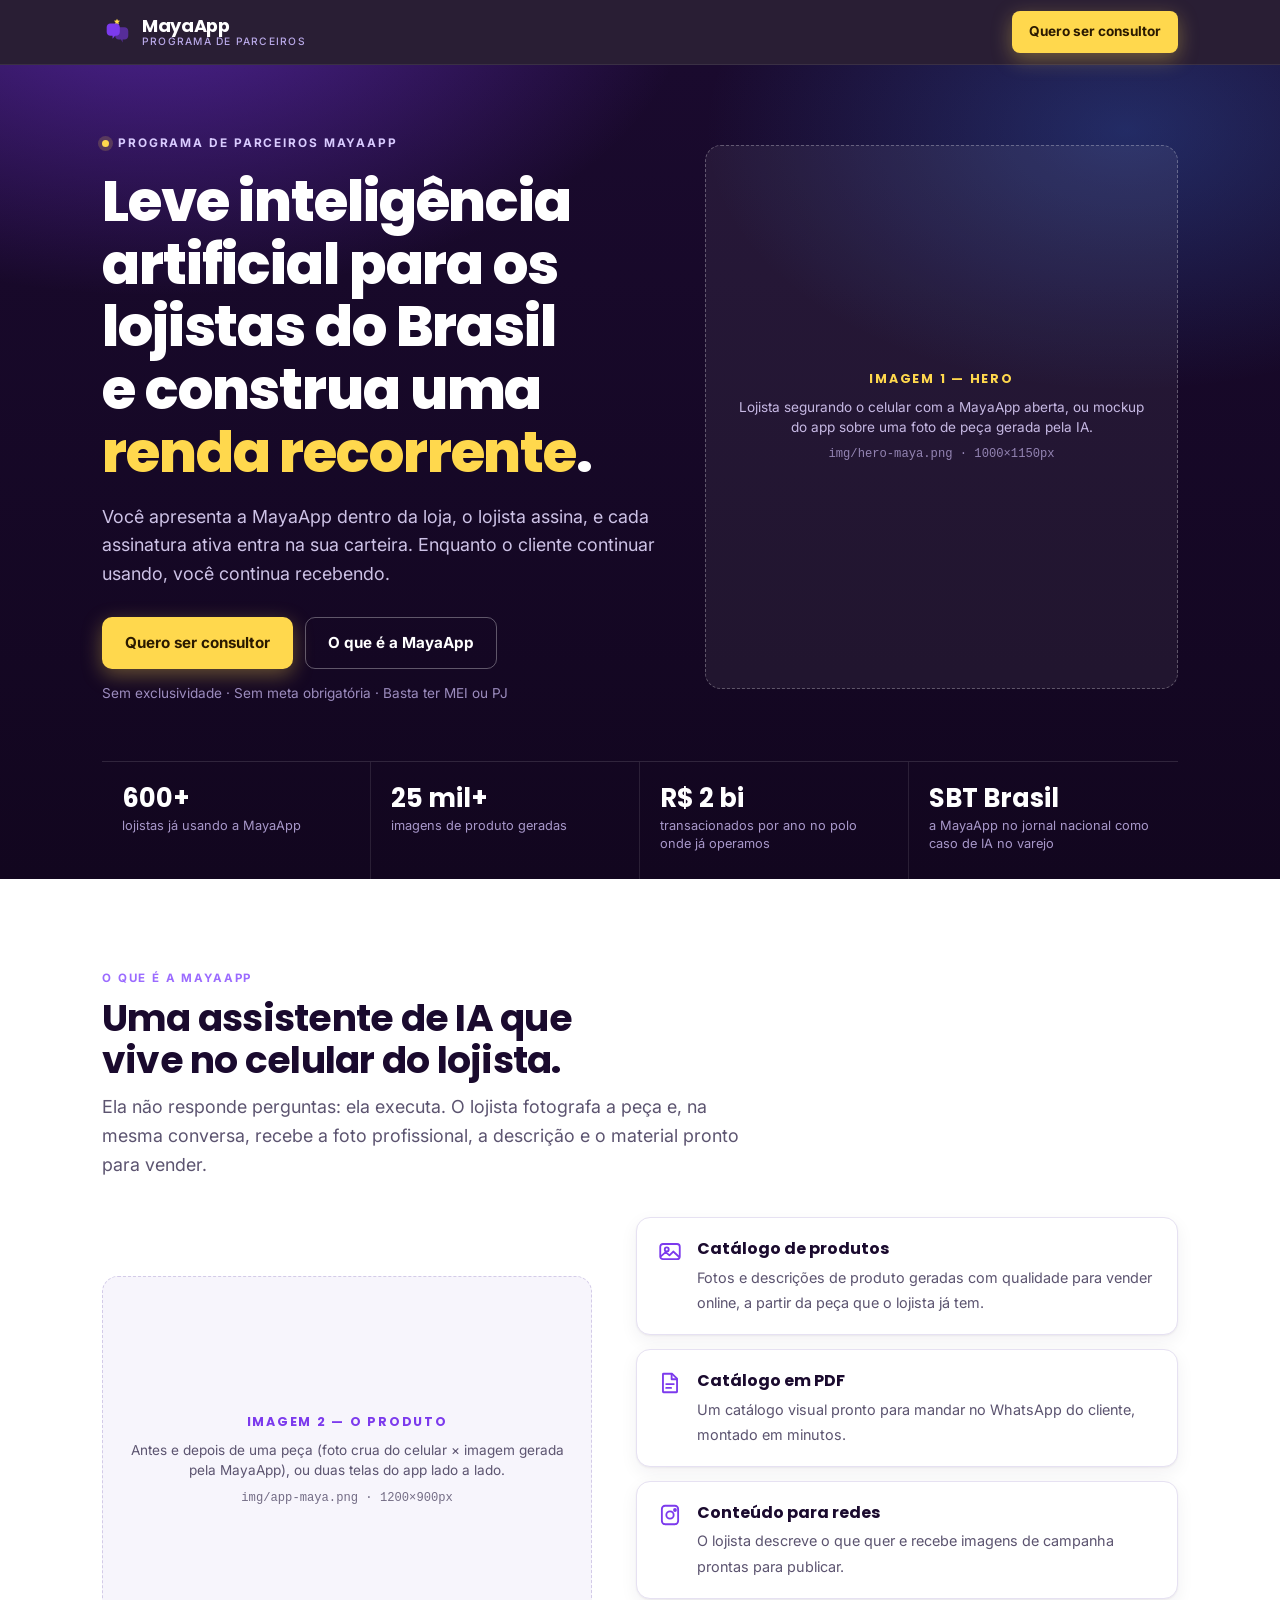
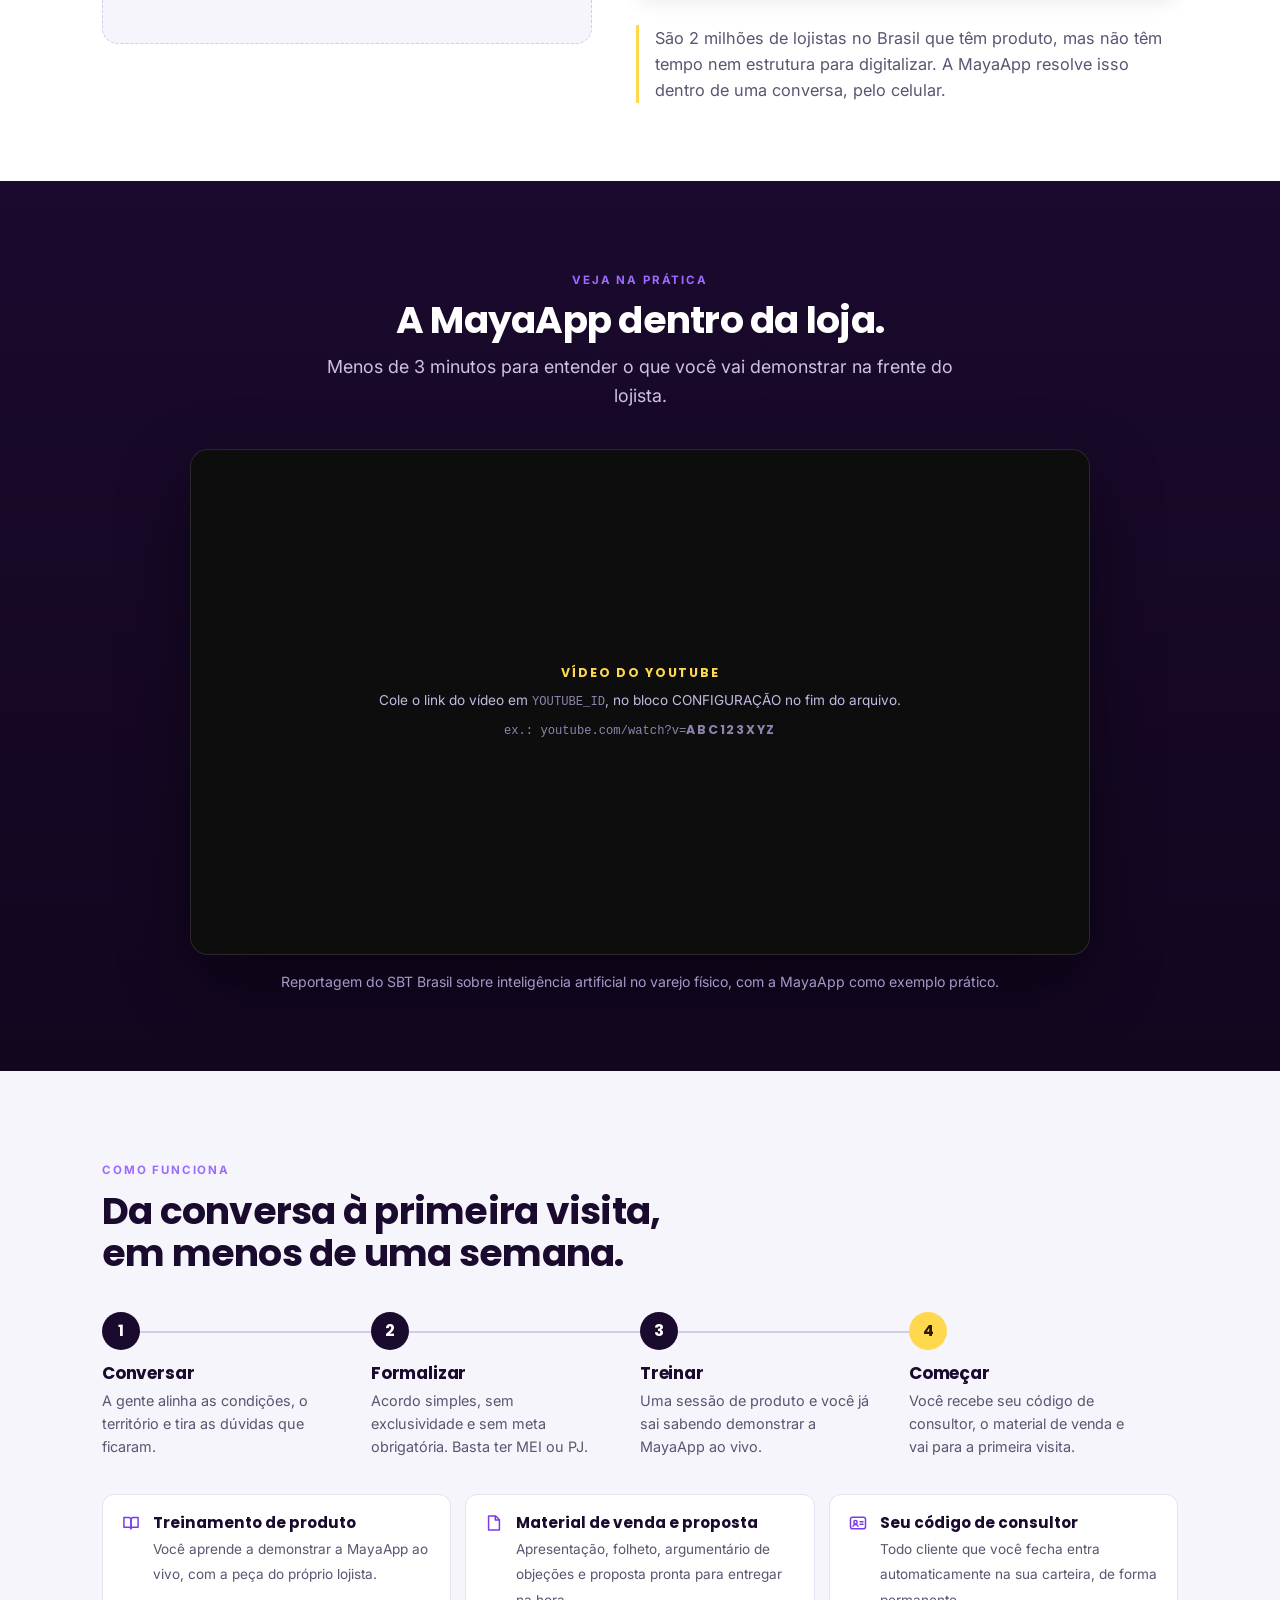
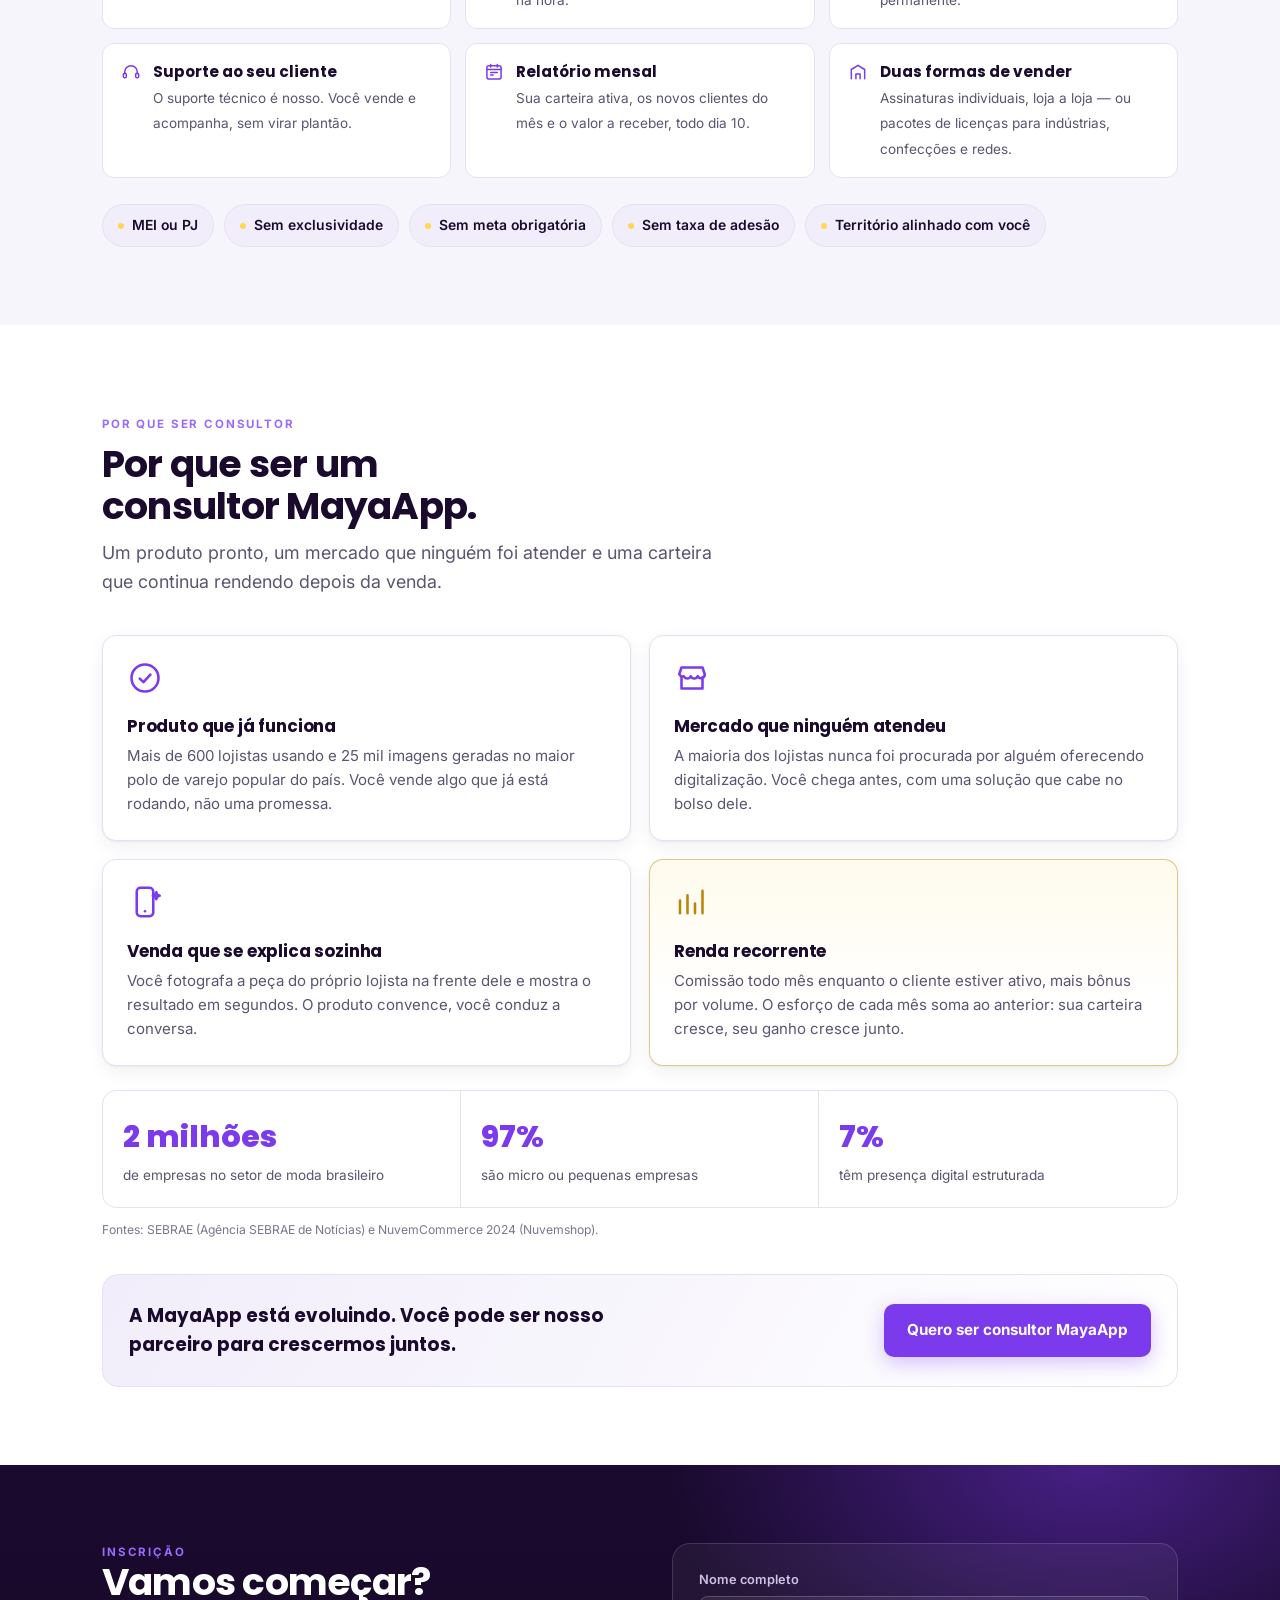
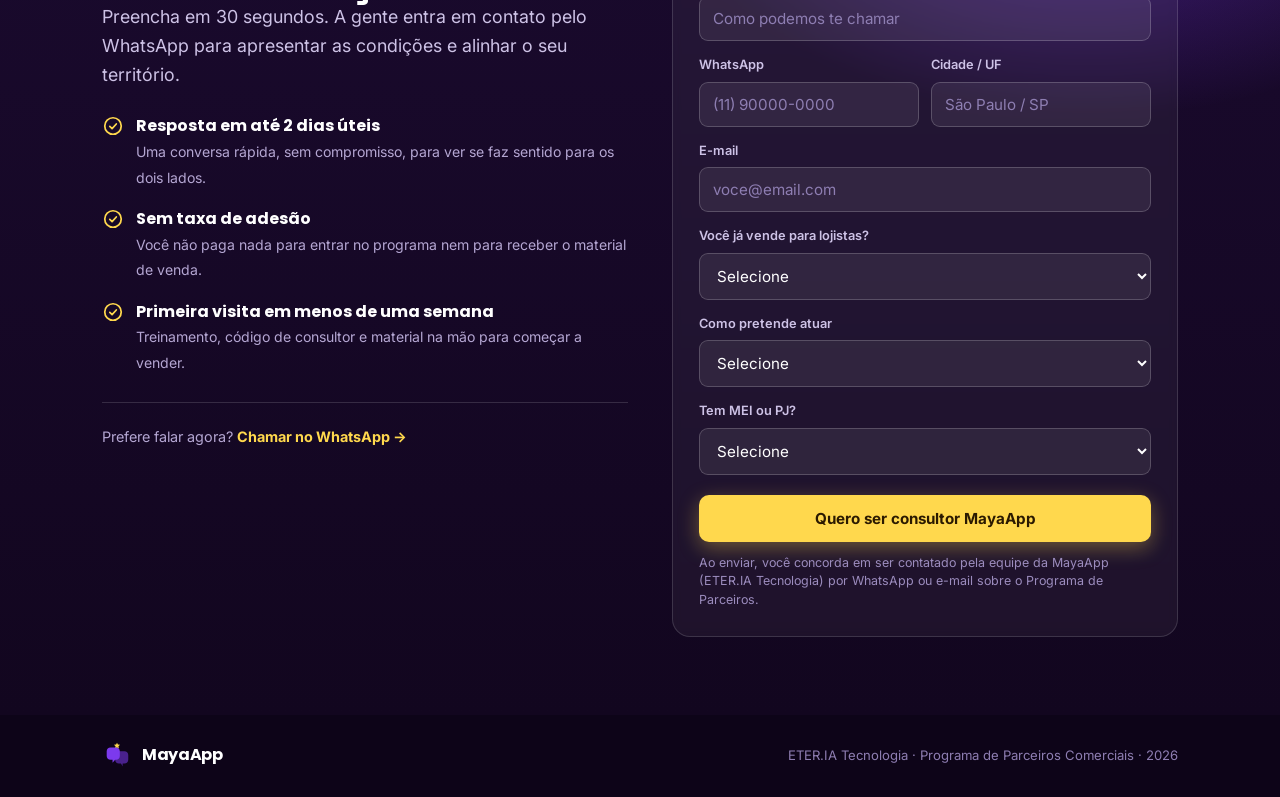
==== commit fa65be30: "Reestrutura a landing de parceiros em 6 seções - remove percentual de comissão, preço da assinatura," ====
--- a/parceiros/index.html
+++ b/parceiros/index.html
@@ -4,14 +4,13 @@
 <meta charset="utf-8">
 <meta name="viewport" content="width=device-width, initial-scale=1">
 <title>Parceiros MayaApp</title>
-<meta name="description" content="Programa de Parceiros MayaApp: leve inteligência artificial para os lojistas do Brasil e receba comissão recorrente todo mês.">
+<meta name="description" content="Programa de Parceiros MayaApp: leve inteligência artificial para os lojistas do Brasil e construa uma renda recorrente.">
 <link rel="preconnect" href="https://fonts.googleapis.com">
 <link rel="preconnect" href="https://fonts.gstatic.com" crossorigin>
 <link rel="stylesheet" href="https://fonts.googleapis.com/css2?family=Inter:wght@400;500;600;700&family=Poppins:wght@600;700;800&display=swap">
 <style>
 :root{
   --navy:#1A0A2E;
-  --navy-deep:#12061F;
   --purple:#7C3AED;
   --purple-lift:#9B6BFF;
   --gold:#FFD84D;
@@ -47,10 +46,7 @@
 }
 *{box-sizing:border-box}
 html{scroll-behavior:smooth}
-body{
-  margin:0;background:var(--ground);color:var(--ink);
-  font-family:var(--body);font-size:16px;line-height:1.6;-webkit-font-smoothing:antialiased;
-}
+body{margin:0;background:var(--ground);color:var(--ink);font-family:var(--body);font-size:16px;line-height:1.6;-webkit-font-smoothing:antialiased}
 img{max-width:100%;display:block}
 h1,h2,h3{font-family:var(--display);margin:0;line-height:1.12;text-wrap:balance;letter-spacing:-.02em}
 h1{font-size:clamp(2.1rem,4.6vw,3.5rem);font-weight:800}
@@ -59,46 +55,37 @@
 p{margin:0}
 a{color:inherit}
 .wrap{max-width:var(--maxw);margin:0 auto;padding:0 22px}
-.eyebrow{
-  font-size:.72rem;font-weight:700;letter-spacing:.16em;text-transform:uppercase;
-  color:var(--purple-lift);
-}
+.eyebrow{font-size:.72rem;font-weight:700;letter-spacing:.16em;text-transform:uppercase;color:var(--purple-lift)}
 .lede{font-size:clamp(1rem,1.6vw,1.12rem);color:var(--ink-soft);max-width:62ch}
 
+/* ---------- logo ---------- */
+.logo{display:flex;align-items:center;gap:10px;text-decoration:none}
+.logo img{height:30px;width:auto}
+.logo .mark{width:30px;height:30px}
+.logo .word{font-family:var(--display);font-weight:700;font-size:1.12rem;letter-spacing:-.02em;color:#fff;line-height:1.05}
+.logo .word small{display:block;font-family:var(--body);font-weight:500;font-size:.64rem;letter-spacing:.12em;text-transform:uppercase;color:#B9A9E8}
+
 /* ---------- top bar ---------- */
-.bar{
-  position:sticky;top:0;z-index:20;background:rgba(18,6,31,.88);
-  backdrop-filter:blur(10px);border-bottom:1px solid rgba(255,255,255,.08);
-}
-.bar .wrap{display:flex;align-items:center;justify-content:space-between;gap:16px;height:62px}
-.brand{display:flex;align-items:center;gap:10px;color:#fff;font-family:var(--display);font-weight:700;letter-spacing:-.01em}
-.brand svg{width:28px;height:28px}
-.brand span small{display:block;font-family:var(--body);font-weight:500;font-size:.66rem;letter-spacing:.1em;text-transform:uppercase;color:#B9A9E8}
+.bar{position:sticky;top:0;z-index:20;background:rgba(18,6,31,.9);backdrop-filter:blur(10px);border-bottom:1px solid rgba(255,255,255,.08)}
+.bar .wrap{display:flex;align-items:center;justify-content:space-between;gap:16px;height:64px}
 
 /* ---------- buttons ---------- */
-.btn{
-  display:inline-flex;align-items:center;justify-content:center;gap:8px;
-  font-family:var(--body);font-weight:700;font-size:.95rem;
-  padding:13px 22px;border-radius:10px;border:1px solid transparent;
-  cursor:pointer;text-decoration:none;transition:transform .15s ease, box-shadow .15s ease, background .15s ease;
-}
+.btn{display:inline-flex;align-items:center;justify-content:center;gap:8px;font-family:var(--body);font-weight:700;font-size:.95rem;padding:13px 22px;border-radius:10px;border:1px solid transparent;cursor:pointer;text-decoration:none;transition:transform .15s ease, box-shadow .15s ease, background .15s ease}
 .btn-gold{background:var(--gold);color:#2B1A00;box-shadow:0 6px 20px rgba(255,216,77,.35)}
 .btn-gold:hover{transform:translateY(-1px);box-shadow:0 10px 26px rgba(255,216,77,.45)}
 .btn-ghost{background:transparent;color:#fff;border-color:rgba(255,255,255,.32)}
 .btn-ghost:hover{background:rgba(255,255,255,.10)}
-.btn-purple{background:var(--purple);color:#fff;box-shadow:0 6px 20px rgba(124,58,237,.32)}
+.btn-purple{background:var(--purple);color:#fff;box-shadow:0 6px 20px rgba(124,58,237,.30)}
 .btn-purple:hover{transform:translateY(-1px)}
 .btn-sm{padding:9px 16px;font-size:.85rem;border-radius:8px}
 :where(a,button,input,select,textarea):focus-visible{outline:3px solid var(--gold);outline-offset:2px}
 
-/* ---------- 1. hero ---------- */
-.hero{
-  background:
+/* ---------- hero ---------- */
+.hero{background:
     radial-gradient(900px 520px at 12% -10%, rgba(124,58,237,.55), transparent 60%),
     radial-gradient(680px 420px at 88% 8%, rgba(59,130,246,.28), transparent 62%),
     linear-gradient(180deg,#1A0A2E 0%, #12061F 100%);
-  color:#fff;padding:64px 0 0;position:relative;overflow:hidden;
-}
+  color:#fff;padding:64px 0 0;position:relative;overflow:hidden}
 .hero-grid{display:grid;grid-template-columns:1.08fr .92fr;gap:48px;align-items:center}
 .hero h1{color:#fff}
 .hero h1 em{font-style:normal;color:var(--gold)}
@@ -108,25 +95,17 @@
 .hero-eyebrow{display:inline-flex;align-items:center;gap:9px;margin-bottom:18px}
 .hero-eyebrow .dot{width:7px;height:7px;border-radius:50%;background:var(--gold);box-shadow:0 0 0 4px rgba(255,216,77,.18)}
 .hero-eyebrow span{font-size:.74rem;font-weight:700;letter-spacing:.16em;text-transform:uppercase;color:#D9CBFF}
-
-/* proof strip */
-.proof{
-  margin-top:56px;border-top:1px solid rgba(255,255,255,.12);
-  display:grid;grid-template-columns:repeat(4,1fr);
-}
+.proof{margin-top:56px;border-top:1px solid rgba(255,255,255,.12);display:grid;grid-template-columns:repeat(4,1fr)}
 .proof div{padding:22px 20px 26px;border-right:1px solid rgba(255,255,255,.10)}
 .proof div:last-child{border-right:0}
 .proof b{display:block;font-family:var(--display);font-size:1.6rem;font-weight:700;color:#fff;line-height:1.1;font-variant-numeric:tabular-nums}
 .proof small{display:block;margin-top:5px;font-size:.8rem;color:#A797C9;line-height:1.4}
 
-/* ---------- image placeholder ---------- */
-.ph{
-  border:1.5px dashed var(--line-strong);border-radius:16px;background:var(--surface);
-  display:flex;flex-direction:column;justify-content:center;gap:8px;padding:24px;text-align:center;color:var(--ink-soft);
-}
+/* ---------- placeholders ---------- */
+.ph{border:1.5px dashed var(--line-strong);border-radius:16px;background:var(--surface);display:flex;flex-direction:column;justify-content:center;gap:8px;padding:24px;text-align:center;color:var(--ink-soft)}
 .ph b{font-family:var(--display);font-size:.78rem;letter-spacing:.14em;text-transform:uppercase;color:var(--purple)}
 .ph span{font-size:.85rem;line-height:1.5}
-.ph code{font-family:ui-monospace,SFMono-Regular,Menlo,monospace;font-size:.76rem;color:var(--ink-soft);opacity:.85}
+.ph code{font-family:ui-monospace,SFMono-Regular,Menlo,monospace;font-size:.76rem;opacity:.85}
 .hero .ph{border-color:rgba(255,255,255,.28);background:rgba(255,255,255,.06);color:#C6B8E3;aspect-ratio:4/4.6}
 .hero .ph b{color:var(--gold)}
 .hero .ph code{color:#A797C9}
@@ -138,108 +117,80 @@
 .sec-head p{margin-top:12px}
 .alt{background:var(--surface)}
 
-/* why cards */
+/* what is maya */
+.what{display:grid;grid-template-columns:.95fr 1.05fr;gap:44px;align-items:center}
+.what .ph{aspect-ratio:4/3}
+.does{display:grid;gap:14px}
+.do{display:flex;gap:14px;align-items:flex-start;padding:18px 20px;border:1px solid var(--line);border-radius:14px;background:var(--ground);box-shadow:var(--shadow-sm)}
+.do svg{width:26px;height:26px;flex:0 0 26px;color:var(--purple);margin-top:2px}
+.do b{display:block;font-family:var(--display);font-size:1rem;margin-bottom:3px}
+.do small{color:var(--ink-soft);font-size:.9rem;line-height:1.5}
+.what-quote{margin-top:26px;padding-left:16px;border-left:3px solid var(--gold);font-size:1.02rem;color:var(--ink-soft)}
+
+/* video */
+.video{background:linear-gradient(180deg,#1A0A2E,#12061F);color:#fff}
+.video .sec-head{margin-left:auto;margin-right:auto;text-align:center}
+.video h2{color:#fff}
+.video .lede{color:#CDC2E6;margin-left:auto;margin-right:auto}
+.frame{max-width:900px;margin:0 auto;border-radius:18px;overflow:hidden;border:1px solid rgba(255,255,255,.16);box-shadow:0 24px 70px rgba(0,0,0,.45);background:#000;aspect-ratio:16/9}
+.frame iframe{width:100%;height:100%;border:0;display:block}
+.frame .ph{height:100%;border:0;background:rgba(255,255,255,.05);color:#C6B8E3}
+.frame .ph b{color:var(--gold)}
+.frame .ph code{color:#A797C9}
+.video-cap{max-width:900px;margin:16px auto 0;text-align:center;font-size:.88rem;color:#A797C9}
+
+/* steps + support */
+.steps{display:grid;grid-template-columns:repeat(4,1fr);gap:0;margin-bottom:36px}
+.step{position:relative;padding:0 18px 0 0}
+.step .n{width:38px;height:38px;border-radius:50%;background:var(--navy);color:#fff;display:flex;align-items:center;justify-content:center;font-family:var(--display);font-weight:700;margin-bottom:14px;position:relative;z-index:2}
+.step:last-child .n{background:var(--gold);color:#2B1A00}
+.step::before{content:"";position:absolute;left:19px;top:19px;width:100%;height:2px;background:var(--line-strong)}
+.step:last-child::before{display:none}
+.step h3{margin-bottom:6px}
+.step p{color:var(--ink-soft);font-size:.9rem;padding-right:14px}
+.support{display:grid;grid-template-columns:repeat(3,1fr);gap:14px}
+.sup{display:flex;gap:12px;align-items:flex-start;padding:16px 18px;border:1px solid var(--line);border-radius:12px;background:var(--ground)}
+.sup svg{width:20px;height:20px;flex:0 0 20px;color:var(--purple);margin-top:2px}
+.sup b{display:block;font-family:var(--display);font-size:.95rem}
+.sup small{color:var(--ink-soft);font-size:.85rem;line-height:1.45}
+.reqs{display:flex;flex-wrap:wrap;gap:10px;margin-top:26px}
+.req{display:inline-flex;align-items:center;gap:8px;padding:9px 15px;border-radius:999px;background:var(--surface-2);border:1px solid var(--line);font-size:.87rem;font-weight:600}
+.req i{width:6px;height:6px;border-radius:50%;background:var(--gold);display:inline-block}
+
+/* why consultant */
 .why{display:grid;grid-template-columns:repeat(2,1fr);gap:18px}
-.card{
-  background:var(--ground);border:1px solid var(--line);border-radius:14px;padding:24px;
-  box-shadow:var(--shadow-sm);
-}
+.card{background:var(--ground);border:1px solid var(--line);border-radius:14px;padding:24px;box-shadow:var(--shadow-sm)}
 .card h3{margin-bottom:8px}
 .card p{color:var(--ink-soft);font-size:.94rem}
 .card .ic{width:36px;height:36px;margin-bottom:14px;color:var(--purple)}
 .card.gold{border-color:rgba(184,134,11,.45);background:linear-gradient(180deg,rgba(255,216,77,.10),transparent 70%)}
 .card.gold .ic{color:var(--gold-deep)}
-
-.market{
-  margin-top:24px;display:grid;grid-template-columns:repeat(3,1fr);gap:0;
-  border:1px solid var(--line);border-radius:14px;overflow:hidden;background:var(--ground);
-}
+.market{margin-top:24px;display:grid;grid-template-columns:repeat(3,1fr);border:1px solid var(--line);border-radius:14px;overflow:hidden;background:var(--ground)}
 .market div{padding:22px 20px;border-right:1px solid var(--line)}
 .market div:last-child{border-right:0}
 .market b{display:block;font-family:var(--display);font-size:1.9rem;font-weight:800;color:var(--purple);font-variant-numeric:tabular-nums}
 .market small{display:block;margin-top:4px;color:var(--ink-soft);font-size:.85rem;line-height:1.45}
 .source{margin-top:12px;font-size:.76rem;color:var(--ink-soft);opacity:.8}
-
-/* ---------- earnings ---------- */
-.pay{display:grid;grid-template-columns:1fr 1fr;gap:18px;margin-bottom:30px}
-.pay-card{border-radius:16px;padding:28px 26px;border:1px solid var(--line);background:var(--ground);box-shadow:var(--shadow-sm)}
-.pay-card .k{font-size:.74rem;font-weight:700;letter-spacing:.16em;text-transform:uppercase;color:var(--purple)}
-.pay-card .v{font-family:var(--display);font-weight:800;font-size:clamp(2.6rem,6vw,3.6rem);line-height:1;margin:10px 0 6px;letter-spacing:-.03em}
-.pay-card .t{font-family:var(--display);font-weight:700;font-size:1.05rem}
-.pay-card .d{margin-top:12px;padding-top:12px;border-top:1px solid var(--line);color:var(--ink-soft);font-size:.92rem}
-.pay-card.dark{background:linear-gradient(155deg,#241442,#12061F);border-color:rgba(255,216,77,.5);color:#fff;box-shadow:0 0 0 1px rgba(255,216,77,.12),var(--shadow-md)}
-.pay-card.dark .k{color:var(--gold)}
-.pay-card.dark .v{color:var(--gold)}
-.pay-card.dark .d{border-top-color:rgba(255,255,255,.16);color:#C6B8E3}
-
-.tbl-wrap{overflow-x:auto;border:1px solid var(--line);border-radius:14px;background:var(--ground)}
-table{width:100%;border-collapse:collapse;min-width:520px;font-variant-numeric:tabular-nums}
-thead th{
-  background:var(--navy);color:#fff;font-family:var(--display);font-weight:600;
-  font-size:.76rem;letter-spacing:.1em;text-transform:uppercase;padding:14px 18px;text-align:right;
-}
-thead th:first-child{text-align:left}
-tbody td{padding:14px 18px;text-align:right;border-top:1px solid var(--line);font-weight:600}
-tbody td:first-child{text-align:left;font-family:var(--display);font-weight:700;font-size:1.05rem}
-tbody tr:last-child{background:linear-gradient(90deg,rgba(255,216,77,.16),rgba(255,216,77,.05))}
-tbody tr:last-child td{font-weight:800}
-.tbl-note{margin-top:12px;font-size:.88rem;color:var(--ink-soft);border-left:3px solid var(--gold);padding-left:12px}
-
-/* ---------- how it works ---------- */
-.steps{display:grid;grid-template-columns:repeat(4,1fr);gap:0;margin-bottom:34px}
-.step{position:relative;padding:0 18px 0 0}
-.step .n{
-  width:38px;height:38px;border-radius:50%;background:var(--navy);color:#fff;
-  display:flex;align-items:center;justify-content:center;font-family:var(--display);font-weight:700;
-  margin-bottom:14px;position:relative;z-index:2;
-}
-.step:last-child .n{background:var(--gold);color:#2B1A00}
-.step::before{content:"";position:absolute;left:19px;top:19px;width:100%;height:2px;background:var(--line-strong)}
-.step:last-child::before{display:none}
-.step h3{margin-bottom:6px}
-.step p{color:var(--ink-soft);font-size:.9rem;padding-right:14px}
-
-.support{display:grid;grid-template-columns:repeat(3,1fr);gap:14px}
-.sup{display:flex;gap:12px;align-items:flex-start;padding:16px 18px;border:1px solid var(--line);border-radius:12px;background:var(--ground)}
-.sup svg{width:20px;height:20px;flex:0 0 20px;color:var(--purple);margin-top:2px}
-.sup b{display:block;font-family:var(--display);font-size:.95rem}
-.sup small{color:var(--ink-soft);font-size:.85rem;line-height:1.45}
-
-.reqs{display:flex;flex-wrap:wrap;gap:10px;margin-top:26px}
-.req{
-  display:inline-flex;align-items:center;gap:8px;padding:9px 15px;border-radius:999px;
-  background:var(--surface-2);border:1px solid var(--line);font-size:.87rem;font-weight:600;
-}
-.req i{width:6px;height:6px;border-radius:50%;background:var(--gold);display:inline-block}
-
-/* ---------- signup ---------- */
-.signup{
-  background:
-    radial-gradient(700px 420px at 85% 0%, rgba(124,58,237,.45), transparent 60%),
-    linear-gradient(180deg,#1A0A2E,#12061F);
-  color:#fff;
-}
+.close{margin-top:34px;display:flex;flex-wrap:wrap;gap:16px;align-items:center;justify-content:space-between;padding:26px;border-radius:16px;background:linear-gradient(120deg,var(--surface-2),transparent);border:1px solid var(--line)}
+.close p{font-family:var(--display);font-weight:700;font-size:1.15rem;max-width:46ch}
+
+/* signup */
+.signup{background:radial-gradient(700px 420px at 85% 0%, rgba(124,58,237,.45), transparent 60%),linear-gradient(180deg,#1A0A2E,#12061F);color:#fff}
 .signup h2{color:#fff}
 .signup .lede{color:#CDC2E6}
 .form-grid{display:grid;grid-template-columns:1.02fr .98fr;gap:44px;align-items:start}
 form{background:rgba(255,255,255,.05);border:1px solid rgba(255,255,255,.14);border-radius:18px;padding:26px;backdrop-filter:blur(4px)}
 .f{display:grid;gap:6px;margin-bottom:14px}
 .f label{font-size:.8rem;font-weight:600;color:#CDC2E6}
-.f input,.f select{
-  font-family:var(--body);font-size:.95rem;color:#fff;background:rgba(255,255,255,.07);
-  border:1px solid rgba(255,255,255,.2);border-radius:9px;padding:12px 13px;width:100%;
-}
+.f input,.f select{font-family:var(--body);font-size:.95rem;color:#fff;background:rgba(255,255,255,.07);border:1px solid rgba(255,255,255,.2);border-radius:9px;padding:12px 13px;width:100%}
 .f input::placeholder{color:#8E7EB2}
 .f select option{color:#1A0A2E;background:#fff}
 .f-row{display:grid;grid-template-columns:1fr 1fr;gap:12px}
 form .btn{width:100%;margin-top:6px}
 .form-legal{margin-top:12px;font-size:.78rem;color:#9C8CBE;line-height:1.5}
-.form-ok{
-  display:none;margin-top:14px;padding:12px 14px;border-radius:10px;
-  background:rgba(255,216,77,.14);border:1px solid rgba(255,216,77,.45);color:#FFE694;font-size:.9rem;
-}
+.form-ok{display:none;margin-top:14px;padding:12px 14px;border-radius:10px;background:rgba(255,216,77,.14);border:1px solid rgba(255,216,77,.45);color:#FFE694;font-size:.9rem}
+.pitch{padding:0;margin:24px 0 0}
 .pitch li{display:flex;gap:12px;align-items:flex-start;margin-bottom:16px;list-style:none}
-.pitch{padding:0;margin:24px 0 0}
 .pitch svg{width:22px;height:22px;flex:0 0 22px;color:var(--gold);margin-top:2px}
 .pitch b{font-family:var(--display);display:block;font-size:1rem}
 .pitch small{color:#B4A6D2;font-size:.88rem;line-height:1.5}
@@ -249,14 +200,14 @@
 
 footer{background:#0D0418;color:#8E7EB2;padding:26px 0;font-size:.82rem}
 footer .wrap{display:flex;justify-content:space-between;gap:16px;flex-wrap:wrap;align-items:center}
+footer .logo .word{font-size:1rem}
 
 @media (max-width:900px){
-  .hero-grid{grid-template-columns:1fr;gap:32px}
+  .hero-grid,.what,.form-grid,.why{grid-template-columns:1fr;gap:32px}
   .hero .ph{aspect-ratio:4/3}
   .proof{grid-template-columns:1fr 1fr}
   .proof div:nth-child(2){border-right:0}
   .proof div:nth-child(-n+2){border-bottom:1px solid rgba(255,255,255,.10)}
-  .why,.pay,.form-grid{grid-template-columns:1fr}
   .market{grid-template-columns:1fr}
   .market div{border-right:0;border-bottom:1px solid var(--line)}
   .market div:last-child{border-bottom:0}
@@ -269,23 +220,27 @@
   .steps{grid-template-columns:1fr}
   .bar .btn{display:none}
   .f-row{grid-template-columns:1fr}
+  .close{flex-direction:column;align-items:flex-start}
 }
-@media (prefers-reduced-motion:reduce){*{transition:none!important;animation:none!important}}
+@media (prefers-reduced-motion:reduce){*{transition:none!important}}
 </style>
 </head>
 <body>
 
 <header class="bar">
   <div class="wrap">
-    <div class="brand">
-      <svg xmlns="http://www.w3.org/2000/svg" viewBox="0 0 64 64" fill="none" role="img" aria-label="MayaApp">
+    <!-- LOGO: assim que o arquivo img/logo-mayaapp.svg (ou .png) existir, ele aparece
+         automaticamente no lugar da marca provisória abaixo. -->
+    <a class="logo" href="#" aria-label="MayaApp">
+      <img src="img/logo-mayaapp.svg" alt="MayaApp" class="logo-file" onerror="this.remove()">
+      <svg class="mark" xmlns="http://www.w3.org/2000/svg" viewBox="0 0 64 64" fill="none" aria-hidden="true">
         <path d="M32 3.5l1.9 4.2 4.6.5-3.4 3.1.95 4.5L32 13.6l-4.05 2.2.95-4.5-3.4-3.1 4.6-.5L32 3.5z" fill="#FFD84D"/>
         <path d="M10 22c0-4.4 3.6-8 8-8h12c4.4 0 8 3.6 8 8v10c0 4.4-3.6 8-8 8h-2l-5.5 6.2V40H18c-4.4 0-8-3.6-8-8V22z" fill="#7C3AED"/>
         <path d="M28 30c0-4.4 3.6-8 8-8h12c4.4 0 8 3.6 8 8v10c0 4.4-3.6 8-8 8h-4v6.2L40.5 48H36c-4.4 0-8-3.6-8-8V30z" fill="#7C3AED" fill-opacity=".55"/>
       </svg>
-      <span>MayaApp<small>Programa de Parceiros</small></span>
-    </div>
-    <a class="btn btn-gold btn-sm" href="#inscricao">Quero ser parceiro</a>
+      <span class="word">MayaApp<small>Programa de Parceiros</small></span>
+    </a>
+    <a class="btn btn-gold btn-sm" href="#inscricao">Quero ser consultor</a>
   </div>
 </header>
 
@@ -295,46 +250,156 @@
     <div class="hero-grid">
       <div>
         <div class="hero-eyebrow"><i class="dot"></i><span>Programa de Parceiros MayaApp</span></div>
-        <h1>Leve inteligência artificial para os lojistas do Brasil e <em>receba todo mês</em>.</h1>
-        <p class="lede">Você apresenta a MayaApp na loja, o lojista assina por R$ 49,90/mês e cada assinatura ativa entra na sua carteira. <strong style="color:#fff">10% de comissão recorrente</strong> enquanto o cliente continuar pagando.</p>
+        <h1>Leve inteligência artificial para os lojistas do Brasil e construa uma <em>renda recorrente</em>.</h1>
+        <p class="lede">Você apresenta a MayaApp dentro da loja, o lojista assina, e cada assinatura ativa entra na sua carteira. Enquanto o cliente continuar usando, você continua recebendo.</p>
         <div class="hero-actions">
-          <a class="btn btn-gold" href="#inscricao">Quero ser parceiro</a>
-          <a class="btn btn-ghost" href="#ganhos">Ver quanto dá para ganhar</a>
+          <a class="btn btn-gold" href="#inscricao">Quero ser consultor</a>
+          <a class="btn btn-ghost" href="#o-que-e">O que é a MayaApp</a>
         </div>
         <p class="hero-note">Sem exclusividade · Sem meta obrigatória · Basta ter MEI ou PJ</p>
       </div>
 
-      <!-- IMAGEM 1 — substituir a div .ph inteira por: <img src="img/hero-maya.png" alt="Lojista usando a MayaApp no celular"> -->
+      <!-- IMAGEM 1 — trocar esta div inteira por: <img src="img/hero-maya.png" alt="Lojista usando a MayaApp"> -->
       <div class="ph">
         <b>Imagem 1 — Hero</b>
-        <span>Lojista real segurando o celular com a MayaApp aberta (tela do app visível), ou o mockup do app sobre a foto de uma peça gerada pela IA.</span>
-        <code>img/hero-maya.png · 1000×1150px · PNG/JPG</code>
+        <span>Lojista segurando o celular com a MayaApp aberta, ou mockup do app sobre uma foto de peça gerada pela IA.</span>
+        <code>img/hero-maya.png · 1000×1150px</code>
       </div>
     </div>
 
     <div class="proof">
-      <div><b>450+</b><small>lojistas já usando a MayaApp</small></div>
-      <div><b>20 mil+</b><small>imagens de produto geradas</small></div>
+      <div><b>600+</b><small>lojistas já usando a MayaApp</small></div>
+      <div><b>25 mil+</b><small>imagens de produto geradas</small></div>
       <div><b>R$ 2 bi</b><small>transacionados por ano no polo onde já operamos</small></div>
       <div><b>SBT Brasil</b><small>a MayaApp no jornal nacional como caso de IA no varejo</small></div>
     </div>
   </div>
 </section>
 
-<!-- ============ 2. POR QUE SER PARCEIRO ============ -->
-<section id="oportunidade">
+<!-- ============ 2. O QUE É A MAYAAPP ============ -->
+<section id="o-que-e">
   <div class="wrap">
     <div class="sec-head">
-      <p class="eyebrow">Por que ser parceiro</p>
-      <h2>Um produto que já funciona, num mercado que ninguém foi atender.</h2>
-      <p class="lede">São 2 milhões de empresas no setor de moda brasileiro. Quase nenhuma tem vitrine digital estruturada — e quase nenhuma recebeu a visita de alguém oferecendo isso.</p>
+      <p class="eyebrow">O que é a MayaApp</p>
+      <h2>Uma assistente de IA que vive no celular do lojista.</h2>
+      <p class="lede">Ela não responde perguntas: ela executa. O lojista fotografa a peça e, na mesma conversa, recebe a foto profissional, a descrição e o material pronto para vender.</p>
+    </div>
+
+    <div class="what">
+      <!-- IMAGEM 2 — trocar esta div inteira por: <img src="img/app-maya.png" alt="Telas da MayaApp"> -->
+      <div class="ph">
+        <b>Imagem 2 — O produto</b>
+        <span>Antes e depois de uma peça (foto crua do celular × imagem gerada pela MayaApp), ou duas telas do app lado a lado.</span>
+        <code>img/app-maya.png · 1200×900px</code>
+      </div>
+
+      <div>
+        <div class="does">
+          <div class="do">
+            <svg viewBox="0 0 24 24" fill="none" stroke="currentColor" stroke-width="1.7" stroke-linecap="round" stroke-linejoin="round"><rect x="3" y="5.5" width="18" height="14" rx="2.5"/><circle cx="9" cy="10.5" r="1.8"/><path d="M3.5 17l4.5-4 3.5 3 3.5-3.5 5.5 5"/></svg>
+            <div><b>Catálogo de produtos</b><small>Fotos e descrições de produto geradas com qualidade para vender online, a partir da peça que o lojista já tem.</small></div>
+          </div>
+          <div class="do">
+            <svg viewBox="0 0 24 24" fill="none" stroke="currentColor" stroke-width="1.7" stroke-linecap="round" stroke-linejoin="round"><path d="M6 3.5h8l4.5 4.5V20a.5.5 0 01-.5.5H6a.5.5 0 01-.5-.5V4a.5.5 0 01.5-.5z"/><path d="M13.5 3.8V8.5H18M8.5 13h7M8.5 16.5h4.5"/></svg>
+            <div><b>Catálogo em PDF</b><small>Um catálogo visual pronto para mandar no WhatsApp do cliente, montado em minutos.</small></div>
+          </div>
+          <div class="do">
+            <svg viewBox="0 0 24 24" fill="none" stroke="currentColor" stroke-width="1.7" stroke-linecap="round" stroke-linejoin="round"><rect x="4.5" y="3.5" width="15" height="17" rx="3"/><circle cx="12" cy="12" r="3.4"/><circle cx="16.6" cy="7.4" r=".9" fill="currentColor"/></svg>
+            <div><b>Conteúdo para redes</b><small>O lojista descreve o que quer e recebe imagens de campanha prontas para publicar.</small></div>
+          </div>
+        </div>
+        <p class="what-quote">São 2 milhões de lojistas no Brasil que têm produto, mas não têm tempo nem estrutura para digitalizar. A MayaApp resolve isso dentro de uma conversa, pelo celular.</p>
+      </div>
+    </div>
+  </div>
+</section>
+
+<!-- ============ 3. VÍDEO ============ -->
+<section class="video" id="video">
+  <div class="wrap">
+    <div class="sec-head">
+      <p class="eyebrow">Veja na prática</p>
+      <h2>A MayaApp dentro da loja.</h2>
+      <p class="lede">Menos de 3 minutos para entender o que você vai demonstrar na frente do lojista.</p>
+    </div>
+    <div class="frame" id="video-frame">
+      <!-- O vídeo entra automaticamente quando o ID for preenchido no bloco CONFIGURAÇÃO (fim do arquivo). -->
+      <div class="ph">
+        <b>Vídeo do YouTube</b>
+        <span>Cole o link do vídeo em <code>YOUTUBE_ID</code>, no bloco CONFIGURAÇÃO no fim do arquivo.</span>
+        <code>ex.: youtube.com/watch?v=<b style="color:inherit">ABC123xyz</b></code>
+      </div>
+    </div>
+    <p class="video-cap" id="video-cap">Reportagem do SBT Brasil sobre inteligência artificial no varejo físico, com a MayaApp como exemplo prático.</p>
+  </div>
+</section>
+
+<!-- ============ 4. COMO FUNCIONA A PARCERIA ============ -->
+<section id="como-funciona" class="alt">
+  <div class="wrap">
+    <div class="sec-head">
+      <p class="eyebrow">Como funciona</p>
+      <h2>Da conversa à primeira visita, em menos de uma semana.</h2>
+    </div>
+
+    <div class="steps">
+      <div class="step"><div class="n">1</div><h3>Conversar</h3><p>A gente alinha as condições, o território e tira as dúvidas que ficaram.</p></div>
+      <div class="step"><div class="n">2</div><h3>Formalizar</h3><p>Acordo simples, sem exclusividade e sem meta obrigatória. Basta ter MEI ou PJ.</p></div>
+      <div class="step"><div class="n">3</div><h3>Treinar</h3><p>Uma sessão de produto e você já sai sabendo demonstrar a MayaApp ao vivo.</p></div>
+      <div class="step"><div class="n">4</div><h3>Começar</h3><p>Você recebe seu código de consultor, o material de venda e vai para a primeira visita.</p></div>
+    </div>
+
+    <div class="support">
+      <div class="sup">
+        <svg viewBox="0 0 24 24" fill="none" stroke="currentColor" stroke-width="1.8" stroke-linecap="round" stroke-linejoin="round"><path d="M3.5 5.5h6a2.5 2.5 0 012.5 2.5v11a2 2 0 00-2-2h-6.5z"/><path d="M20.5 5.5h-6A2.5 2.5 0 0012 8v11a2 2 0 012-2h6.5z"/></svg>
+        <div><b>Treinamento de produto</b><small>Você aprende a demonstrar a MayaApp ao vivo, com a peça do próprio lojista.</small></div>
+      </div>
+      <div class="sup">
+        <svg viewBox="0 0 24 24" fill="none" stroke="currentColor" stroke-width="1.8" stroke-linecap="round" stroke-linejoin="round"><path d="M6 3.5h8l4.5 4.5V20a.5.5 0 01-.5.5H6a.5.5 0 01-.5-.5V4a.5.5 0 01.5-.5z"/><path d="M13.5 3.8V8.5H18"/></svg>
+        <div><b>Material de venda e proposta</b><small>Apresentação, folheto, argumentário de objeções e proposta pronta para entregar na hora.</small></div>
+      </div>
+      <div class="sup">
+        <svg viewBox="0 0 24 24" fill="none" stroke="currentColor" stroke-width="1.8" stroke-linecap="round" stroke-linejoin="round"><rect x="3" y="5" width="18" height="14" rx="2.5"/><circle cx="9" cy="11" r="2"/><path d="M6 16c.6-1.5 1.7-2.2 3-2.2s2.4.7 3 2.2M14.5 10.5H18M14.5 13.5H18"/></svg>
+        <div><b>Seu código de consultor</b><small>Todo cliente que você fecha entra automaticamente na sua carteira, de forma permanente.</small></div>
+      </div>
+      <div class="sup">
+        <svg viewBox="0 0 24 24" fill="none" stroke="currentColor" stroke-width="1.8" stroke-linecap="round" stroke-linejoin="round"><path d="M4.5 14v-2a7.5 7.5 0 0115 0v2"/><rect x="2.8" y="13.5" width="3.6" height="5.5" rx="1.6"/><rect x="17.6" y="13.5" width="3.6" height="5.5" rx="1.6"/></svg>
+        <div><b>Suporte ao seu cliente</b><small>O suporte técnico é nosso. Você vende e acompanha, sem virar plantão.</small></div>
+      </div>
+      <div class="sup">
+        <svg viewBox="0 0 24 24" fill="none" stroke="currentColor" stroke-width="1.8" stroke-linecap="round" stroke-linejoin="round"><rect x="3.5" y="4.5" width="17" height="16" rx="2.5"/><path d="M3.5 9h17M8 3v3M16 3v3M8 15.5h3M8 12.5h8"/></svg>
+        <div><b>Relatório mensal</b><small>Sua carteira ativa, os novos clientes do mês e o valor a receber, todo dia 10.</small></div>
+      </div>
+      <div class="sup">
+        <svg viewBox="0 0 24 24" fill="none" stroke="currentColor" stroke-width="1.8" stroke-linecap="round" stroke-linejoin="round"><path d="M4 20V9l8-5 8 5v11"/><path d="M9.5 20v-5.5h5V20"/></svg>
+        <div><b>Duas formas de vender</b><small>Assinaturas individuais, loja a loja — ou pacotes de licenças para indústrias, confecções e redes.</small></div>
+      </div>
+    </div>
+
+    <div class="reqs">
+      <span class="req"><i></i>MEI ou PJ</span>
+      <span class="req"><i></i>Sem exclusividade</span>
+      <span class="req"><i></i>Sem meta obrigatória</span>
+      <span class="req"><i></i>Sem taxa de adesão</span>
+      <span class="req"><i></i>Território alinhado com você</span>
+    </div>
+  </div>
+</section>
+
+<!-- ============ 5. POR QUE SER UM CONSULTOR MAYAAPP ============ -->
+<section id="por-que">
+  <div class="wrap">
+    <div class="sec-head">
+      <p class="eyebrow">Por que ser consultor</p>
+      <h2>Por que ser um consultor MayaApp.</h2>
+      <p class="lede">Um produto pronto, um mercado que ninguém foi atender e uma carteira que continua rendendo depois da venda.</p>
     </div>
 
     <div class="why">
       <div class="card">
         <svg class="ic" viewBox="0 0 24 24" fill="none" stroke="currentColor" stroke-width="1.7" stroke-linecap="round" stroke-linejoin="round"><circle cx="12" cy="12" r="9"/><path d="M8.5 12.4l2.5 2.4 4.6-5"/></svg>
         <h3>Produto que já funciona</h3>
-        <p>Mais de 450 lojistas usando e 20 mil imagens geradas no maior polo de varejo popular do país. Você vende algo que já está rodando, não uma promessa.</p>
+        <p>Mais de 600 lojistas usando e 25 mil imagens geradas no maior polo de varejo popular do país. Você vende algo que já está rodando, não uma promessa.</p>
       </div>
       <div class="card">
         <svg class="ic" viewBox="0 0 24 24" fill="none" stroke="currentColor" stroke-width="1.7" stroke-linecap="round" stroke-linejoin="round"><path d="M3.5 9.5L5 5h14l1.5 4.5a2.5 2.5 0 01-4.7 1.3 2.5 2.5 0 01-4.6 0 2.5 2.5 0 01-4.6 0 2.5 2.5 0 01-3.1-1.3z"/><path d="M5 11.5V19h14v-7.5"/></svg>
@@ -344,12 +409,12 @@
       <div class="card">
         <svg class="ic" viewBox="0 0 24 24" fill="none" stroke="currentColor" stroke-width="1.7" stroke-linecap="round" stroke-linejoin="round"><rect x="6.5" y="2.5" width="11" height="19" rx="2.5"/><path d="M12 18.2h.01"/><path d="M19.5 5.5l.7 1.6 1.6.7-1.6.7-.7 1.6-.7-1.6-1.6-.7 1.6-.7z"/></svg>
         <h3>Venda que se explica sozinha</h3>
-        <p>Você fotografa a peça do próprio lojista na frente dele e mostra o resultado em segundos. O produto convence, você só conduz a conversa.</p>
+        <p>Você fotografa a peça do próprio lojista na frente dele e mostra o resultado em segundos. O produto convence, você conduz a conversa.</p>
       </div>
       <div class="card gold">
         <svg class="ic" viewBox="0 0 24 24" fill="none" stroke="currentColor" stroke-width="1.7" stroke-linecap="round" stroke-linejoin="round"><path d="M4 19.5V11m5 8.5V7.5m5 12V13m5 6.5V4.5"/></svg>
-        <h3>Renda que se acumula</h3>
-        <p>O cliente que você traz hoje continua pagando comissão nos próximos meses. Sua carteira cresce, o seu ganho cresce junto — mesmo vendendo o mesmo tanto.</p>
+        <h3>Renda recorrente</h3>
+        <p>Comissão todo mês enquanto o cliente estiver ativo, mais bônus por volume. O esforço de cada mês soma ao anterior: sua carteira cresce, seu ganho cresce junto.</p>
       </div>
     </div>
 
@@ -359,127 +424,22 @@
       <div><b>7%</b><small>têm presença digital estruturada</small></div>
     </div>
     <p class="source">Fontes: SEBRAE (Agência SEBRAE de Notícias) e NuvemCommerce 2024 (Nuvemshop).</p>
+
+    <div class="close">
+      <p>A MayaApp está evoluindo. Você pode ser nosso parceiro para crescermos juntos.</p>
+      <a class="btn btn-purple" href="#inscricao">Quero ser consultor MayaApp</a>
+    </div>
   </div>
 </section>
 
-<!-- ============ 3. QUANTO VOCÊ GANHA ============ -->
-<section id="ganhos" class="alt">
-  <div class="wrap">
-    <div class="sec-head">
-      <p class="eyebrow">Remuneração</p>
-      <h2>Comissão recorrente todo mês, mais bônus por volume.</h2>
-      <p class="lede">Cada lojista que você fecha fica vinculado ao seu código de forma permanente. Enquanto ele pagar a assinatura, você recebe.</p>
-    </div>
-
-    <div class="pay">
-      <div class="pay-card">
-        <p class="k">Comissão recorrente</p>
-        <p class="v">10%</p>
-        <p class="t">sobre a assinatura, todo mês</p>
-        <p class="d">Enquanto o cliente permanecer ativo, você continua recebendo — sem precisar vender de novo.</p>
-      </div>
-      <div class="pay-card dark">
-        <p class="k">★ Bônus por volume</p>
-        <p class="v">R$ 250</p>
-        <p class="t">a cada 10 assinantes no mês</p>
-        <p class="d">Pago todo mês, conforme o volume que você trouxer. Acumulativo com a comissão recorrente.</p>
-      </div>
-    </div>
-
-    <div class="tbl-wrap">
-      <table>
-        <caption class="sr-only" style="position:absolute;width:1px;height:1px;overflow:hidden;clip:rect(0 0 0 0)">Projeção de ganho mensal por ritmo de novos clientes</caption>
-        <thead>
-          <tr><th scope="col">Novos clientes por mês</th><th scope="col">Mês 1</th><th scope="col">Mês 6</th><th scope="col">Mês 12</th></tr>
-        </thead>
-        <tbody>
-          <tr><td>25</td><td>R$ 625</td><td>R$ 1.162</td><td>R$ 1.649</td></tr>
-          <tr><td>50</td><td>R$ 1.500</td><td>R$ 2.575</td><td>R$ 3.548</td></tr>
-          <tr><td>100</td><td>R$ 3.000</td><td>R$ 5.149</td><td>R$ 7.096</td></tr>
-          <tr><td>200</td><td>R$ 6.000</td><td>R$ 10.298</td><td>R$ 14.193</td></tr>
-        </tbody>
-      </table>
-    </div>
-    <p class="tbl-note">Valores de referência com comissão recorrente + bônus, considerando a carteira ativa acumulada. Pode ser maior se seus clientes consumirem créditos adicionais.</p>
-  </div>
-</section>
-
-<!-- ============ 4. COMO FUNCIONA + APOIO ============ -->
-<section id="como-funciona">
-  <div class="wrap">
-    <div class="sec-head">
-      <p class="eyebrow">Como funciona</p>
-      <h2>Da conversa à primeira comissão, em menos de uma semana.</h2>
-    </div>
-
-    <div class="steps">
-      <div class="step">
-        <div class="n">1</div>
-        <h3>Conversar</h3>
-        <p>A gente alinha condições, território e tira as dúvidas que ficaram.</p>
-      </div>
-      <div class="step">
-        <div class="n">2</div>
-        <h3>Formalizar</h3>
-        <p>Acordo simples, sem exclusividade e sem meta obrigatória. Basta ter MEI ou PJ.</p>
-      </div>
-      <div class="step">
-        <div class="n">3</div>
-        <h3>Treinar</h3>
-        <p>Uma sessão de produto e você já sai sabendo demonstrar a MayaApp ao vivo.</p>
-      </div>
-      <div class="step">
-        <div class="n">4</div>
-        <h3>Começar</h3>
-        <p>Você recebe seu código, o material de venda e vai para a primeira visita.</p>
-      </div>
-    </div>
-
-    <div class="support">
-      <div class="sup">
-        <svg viewBox="0 0 24 24" fill="none" stroke="currentColor" stroke-width="1.8" stroke-linecap="round" stroke-linejoin="round"><path d="M3.5 5.5h6a2.5 2.5 0 012.5 2.5v11a2 2 0 00-2-2h-6.5z"/><path d="M20.5 5.5h-6A2.5 2.5 0 0012 8v11a2 2 0 012-2h6.5z"/></svg>
-        <div><b>Treinamento de produto</b><small>Você aprende a demonstrar a MayaApp ao vivo, com a peça do próprio lojista.</small></div>
-      </div>
-      <div class="sup">
-        <svg viewBox="0 0 24 24" fill="none" stroke="currentColor" stroke-width="1.8" stroke-linecap="round" stroke-linejoin="round"><path d="M6 3.5h8l4.5 4.5V20a.5.5 0 01-.5.5H6a.5.5 0 01-.5-.5V4a.5.5 0 01.5-.5z"/><path d="M13.5 3.8V8.5H18"/></svg>
-        <div><b>Material de venda e proposta</b><small>Apresentação, folheto, argumentário de objeções e proposta pronta com os valores oficiais.</small></div>
-      </div>
-      <div class="sup">
-        <svg viewBox="0 0 24 24" fill="none" stroke="currentColor" stroke-width="1.8" stroke-linecap="round" stroke-linejoin="round"><rect x="3" y="5" width="18" height="14" rx="2.5"/><circle cx="9" cy="11" r="2"/><path d="M6 16c.6-1.5 1.7-2.2 3-2.2s2.4.7 3 2.2M14.5 10.5H18M14.5 13.5H18"/></svg>
-        <div><b>Seu código de consultor</b><small>Todo cliente que você fecha entra automaticamente na sua carteira, de forma permanente.</small></div>
-      </div>
-      <div class="sup">
-        <svg viewBox="0 0 24 24" fill="none" stroke="currentColor" stroke-width="1.8" stroke-linecap="round" stroke-linejoin="round"><path d="M4.5 14v-2a7.5 7.5 0 0115 0v2"/><rect x="2.8" y="13.5" width="3.6" height="5.5" rx="1.6"/><rect x="17.6" y="13.5" width="3.6" height="5.5" rx="1.6"/></svg>
-        <div><b>Suporte ao seu cliente</b><small>O suporte técnico é nosso. Você vende e acompanha, sem virar plantão.</small></div>
-      </div>
-      <div class="sup">
-        <svg viewBox="0 0 24 24" fill="none" stroke="currentColor" stroke-width="1.8" stroke-linecap="round" stroke-linejoin="round"><rect x="3.5" y="4.5" width="17" height="16" rx="2.5"/><path d="M3.5 9h17M8 3v3M16 3v3M8 15.5h3M8 12.5h8"/></svg>
-        <div><b>Relatório todo dia 10</b><small>Carteira ativa, novos clientes do mês e o valor a receber, sem você ter que perguntar.</small></div>
-      </div>
-      <div class="sup">
-        <svg viewBox="0 0 24 24" fill="none" stroke="currentColor" stroke-width="1.8" stroke-linecap="round" stroke-linejoin="round"><path d="M4 20V9l8-5 8 5v11"/><path d="M9.5 20v-5.5h5V20"/></svg>
-        <div><b>Duas formas de vender</b><small>Assinaturas individuais, loja a loja — ou pacotes de licenças e créditos para indústrias, confecções e redes.</small></div>
-      </div>
-    </div>
-
-    <div class="reqs">
-      <span class="req"><i></i>MEI ou PJ</span>
-      <span class="req"><i></i>Sem exclusividade</span>
-      <span class="req"><i></i>Sem meta obrigatória</span>
-      <span class="req"><i></i>Comissão paga todo mês</span>
-      <span class="req"><i></i>Território alinhado com você</span>
-    </div>
-  </div>
-</section>
-
-<!-- ============ 5. INSCRIÇÃO ============ -->
+<!-- ============ 6. INSCRIÇÃO ============ -->
 <section id="inscricao" class="signup">
   <div class="wrap">
     <div class="form-grid">
       <div>
         <p class="eyebrow">Inscrição</p>
         <h2>Vamos começar?</h2>
-        <p class="lede">Preencha em 30 segundos. A gente entra em contato pelo WhatsApp para alinhar condições e território.</p>
+        <p class="lede">Preencha em 30 segundos. A gente entra em contato pelo WhatsApp para apresentar as condições e alinhar o seu território.</p>
         <ul class="pitch">
           <li>
             <svg viewBox="0 0 24 24" fill="none" stroke="currentColor" stroke-width="1.9" stroke-linecap="round" stroke-linejoin="round"><circle cx="12" cy="12" r="9"/><path d="M8.5 12.4l2.5 2.4 4.6-5"/></svg>
@@ -530,7 +490,7 @@
           <select id="modelo" name="modelo" required>
             <option value="">Selecione</option>
             <option>Assinaturas individuais (loja a loja)</option>
-            <option>Licenças e créditos (indústria, confecção, rede)</option>
+            <option>Licenças para indústria, confecção ou rede</option>
             <option>As duas formas</option>
           </select>
         </div>
@@ -542,9 +502,9 @@
             <option>Ainda não, mas posso abrir</option>
           </select>
         </div>
-        <button class="btn btn-gold" type="submit">Quero ser parceiro MayaApp</button>
+        <button class="btn btn-gold" type="submit">Quero ser consultor MayaApp</button>
         <p class="form-legal">Ao enviar, você concorda em ser contatado pela equipe da MayaApp (ETER.IA Tecnologia) por WhatsApp ou e-mail sobre o Programa de Parceiros.</p>
-        <p class="form-ok" id="form-ok" role="status">Inscrição enviada. Abrimos o WhatsApp para você confirmar o envio — se não abrir, chame a gente pelo link ao lado.</p>
+        <p class="form-ok" id="form-ok" role="status">Recebemos sua inscrição. Abrimos o WhatsApp para você confirmar — se não abrir, chame a gente pelo link ao lado.</p>
       </form>
     </div>
   </div>
@@ -552,43 +512,64 @@
 
 <footer>
   <div class="wrap">
-    <span>MayaApp · ETER.IA Tecnologia · 2026</span>
-    <span>Programa de Parceiros Comerciais</span>
+    <span class="logo">
+      <img src="img/logo-mayaapp.svg" alt="MayaApp" class="logo-file" onerror="this.remove()">
+      <svg class="mark" xmlns="http://www.w3.org/2000/svg" viewBox="0 0 64 64" fill="none" aria-hidden="true">
+        <path d="M32 3.5l1.9 4.2 4.6.5-3.4 3.1.95 4.5L32 13.6l-4.05 2.2.95-4.5-3.4-3.1 4.6-.5L32 3.5z" fill="#FFD84D"/>
+        <path d="M10 22c0-4.4 3.6-8 8-8h12c4.4 0 8 3.6 8 8v10c0 4.4-3.6 8-8 8h-2l-5.5 6.2V40H18c-4.4 0-8-3.6-8-8V22z" fill="#7C3AED"/>
+        <path d="M28 30c0-4.4 3.6-8 8-8h12c4.4 0 8 3.6 8 8v10c0 4.4-3.6 8-8 8h-4v6.2L40.5 48H36c-4.4 0-8-3.6-8-8V30z" fill="#7C3AED" fill-opacity=".55"/>
+      </svg>
+      <span class="word">MayaApp</span>
+    </span>
+    <span>ETER.IA Tecnologia · Programa de Parceiros Comerciais · 2026</span>
   </div>
 </footer>
 
 <script>
 /* ====== CONFIGURAÇÃO — trocar antes de publicar ======================
-   WHATSAPP : número que recebe os leads, formato 55 + DDD + número
-   ENDPOINT : (opcional) URL que recebe o POST do formulário
-              (Formspree, Google Apps Script, n8n, Make, API própria...)
-              Se ficar vazio, o lead é enviado como mensagem de WhatsApp.
+   WHATSAPP   : número que recebe os leads, formato 55 + DDD + número
+   YOUTUBE_ID : o código do vídeo. Em youtube.com/watch?v=ABC123xyz
+                o ID é ABC123xyz (também serve o final de um link youtu.be/).
+   PLANILHA   : URL do Web App do Apps Script (termina em /exec).
+                Passo a passo em parceiros/SETUP-PLANILHA.md
    ==================================================================== */
-const WHATSAPP = "5511900000000";
-const ENDPOINT = "";
-
+const WHATSAPP   = "5511900000000";   // <-- trocar pelo número real
+const YOUTUBE_ID = "";                 // <-- colar o ID do vídeo
+const PLANILHA   = "";                 // <-- colar a URL .../exec
+
+/* ---- vídeo ---- */
+if (YOUTUBE_ID) {
+  document.getElementById('video-frame').innerHTML =
+    '<iframe src="https://www.youtube-nocookie.com/embed/' + YOUTUBE_ID + '?rel=0" ' +
+    'title="MayaApp" loading="lazy" allowfullscreen ' +
+    'allow="accelerometer; autoplay; clipboard-write; encrypted-media; picture-in-picture"></iframe>';
+}
+
+/* ---- formulário ---- */
 const form = document.getElementById('lead-form');
 const okMsg = document.getElementById('form-ok');
 document.getElementById('wa-link').href =
   'https://wa.me/' + WHATSAPP + '?text=' + encodeURIComponent('Olá! Quero saber mais sobre o Programa de Parceiros MayaApp.');
 
-form.addEventListener('submit', async (e) => {
+form.addEventListener('submit', (e) => {
   e.preventDefault();
   if (!form.reportValidity()) return;
   const d = Object.fromEntries(new FormData(form).entries());
 
-  if (ENDPOINT) {
+  // 1) grava na planilha (fire-and-forget: sem preflight, sem CORS)
+  if (PLANILHA) {
     try {
-      await fetch(ENDPOINT, {
+      fetch(PLANILHA, {
         method: 'POST',
-        headers: { 'Content-Type': 'application/json' },
-        body: JSON.stringify({ ...d, origem: 'landing-parceiros' })
+        mode: 'no-cors',
+        body: JSON.stringify({ ...d, origem: 'landing-parceiros', data: new Date().toISOString() })
       });
-    } catch (err) { /* segue para o WhatsApp mesmo se o envio falhar */ }
+    } catch (err) { /* a planilha é o registro; o WhatsApp abaixo é a garantia */ }
   }
 
+  // 2) abre o WhatsApp com o lead já escrito
   const msg =
-    'Quero ser parceiro MayaApp\n' +
+    'Quero ser consultor MayaApp\n' +
     'Nome: ' + d.nome + '\n' +
     'WhatsApp: ' + d.whatsapp + '\n' +
     'Cidade: ' + d.cidade + '\n' +
@@ -598,6 +579,7 @@
     'MEI/PJ: ' + d.pj;
 
   okMsg.style.display = 'block';
+  form.querySelector('button[type="submit"]').textContent = 'Inscrição enviada ✓';
   window.open('https://wa.me/' + WHATSAPP + '?text=' + encodeURIComponent(msg), '_blank', 'noopener');
 });
 </script>
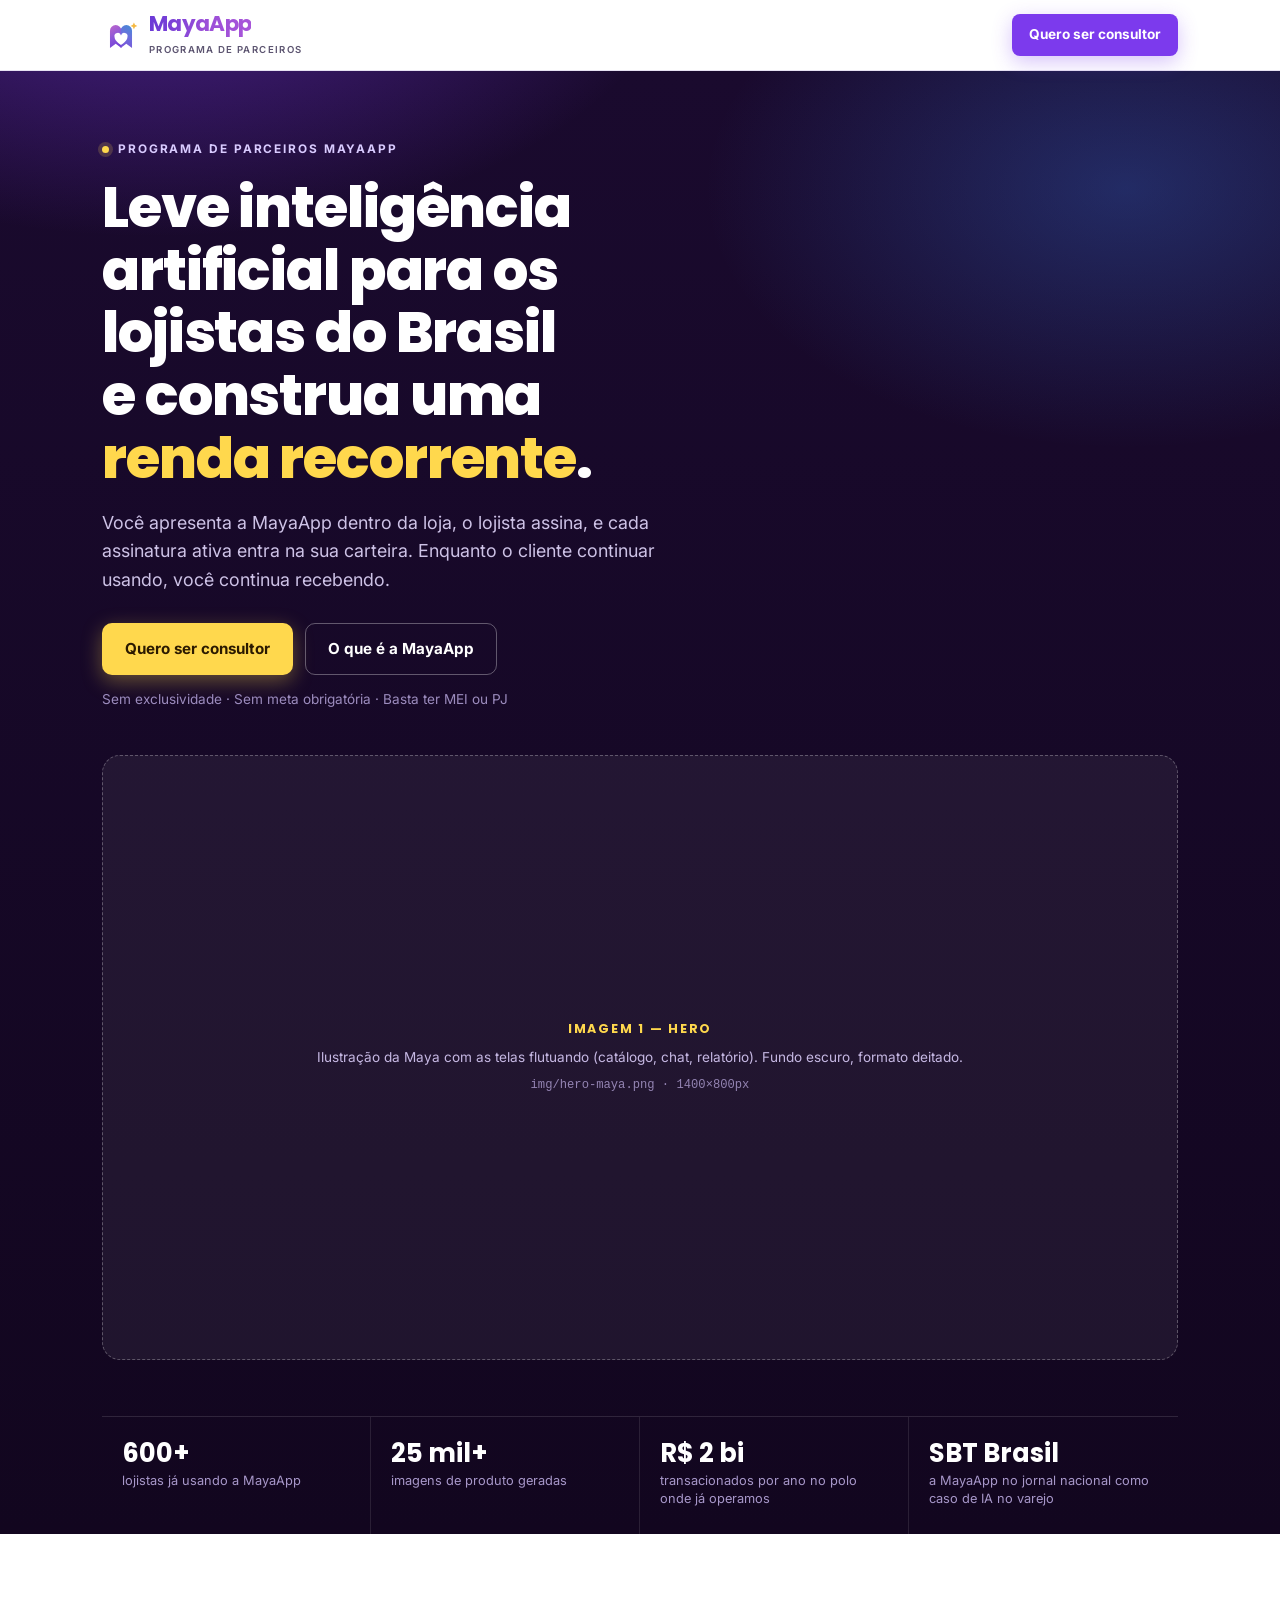
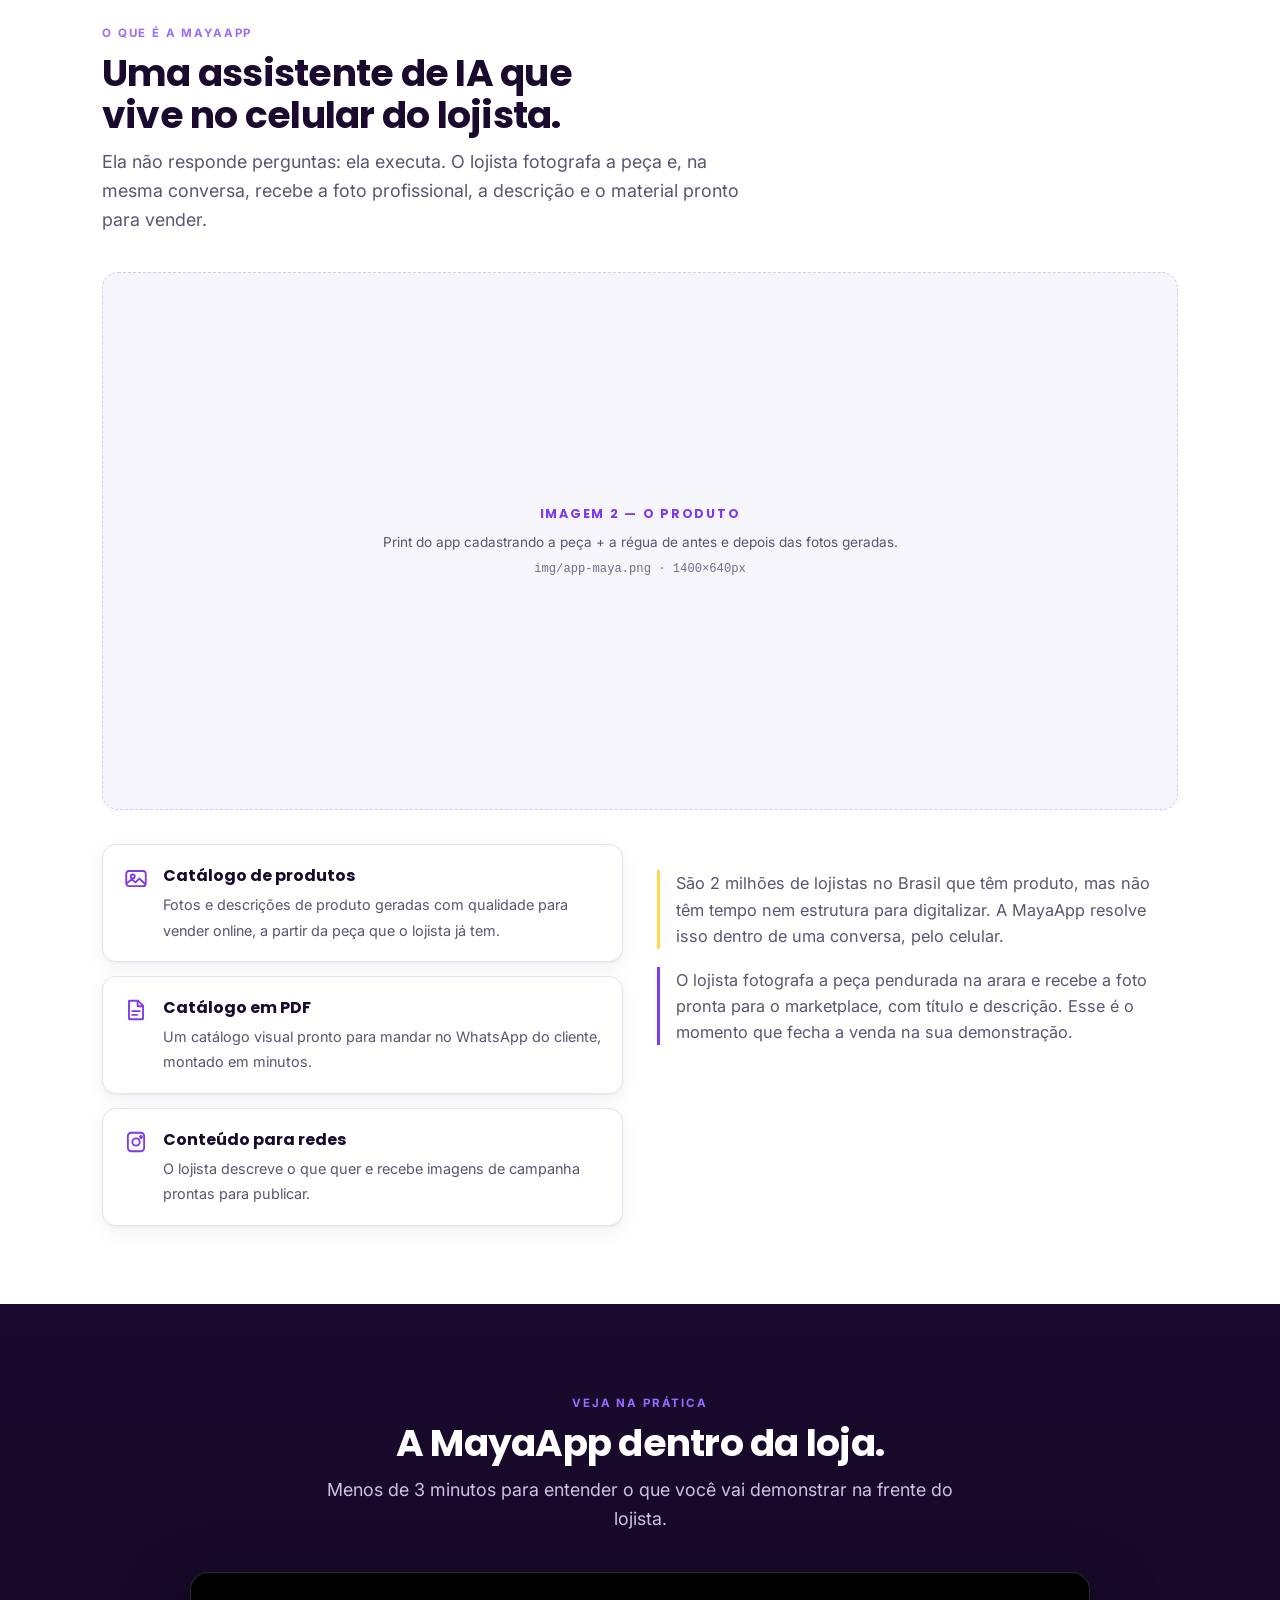
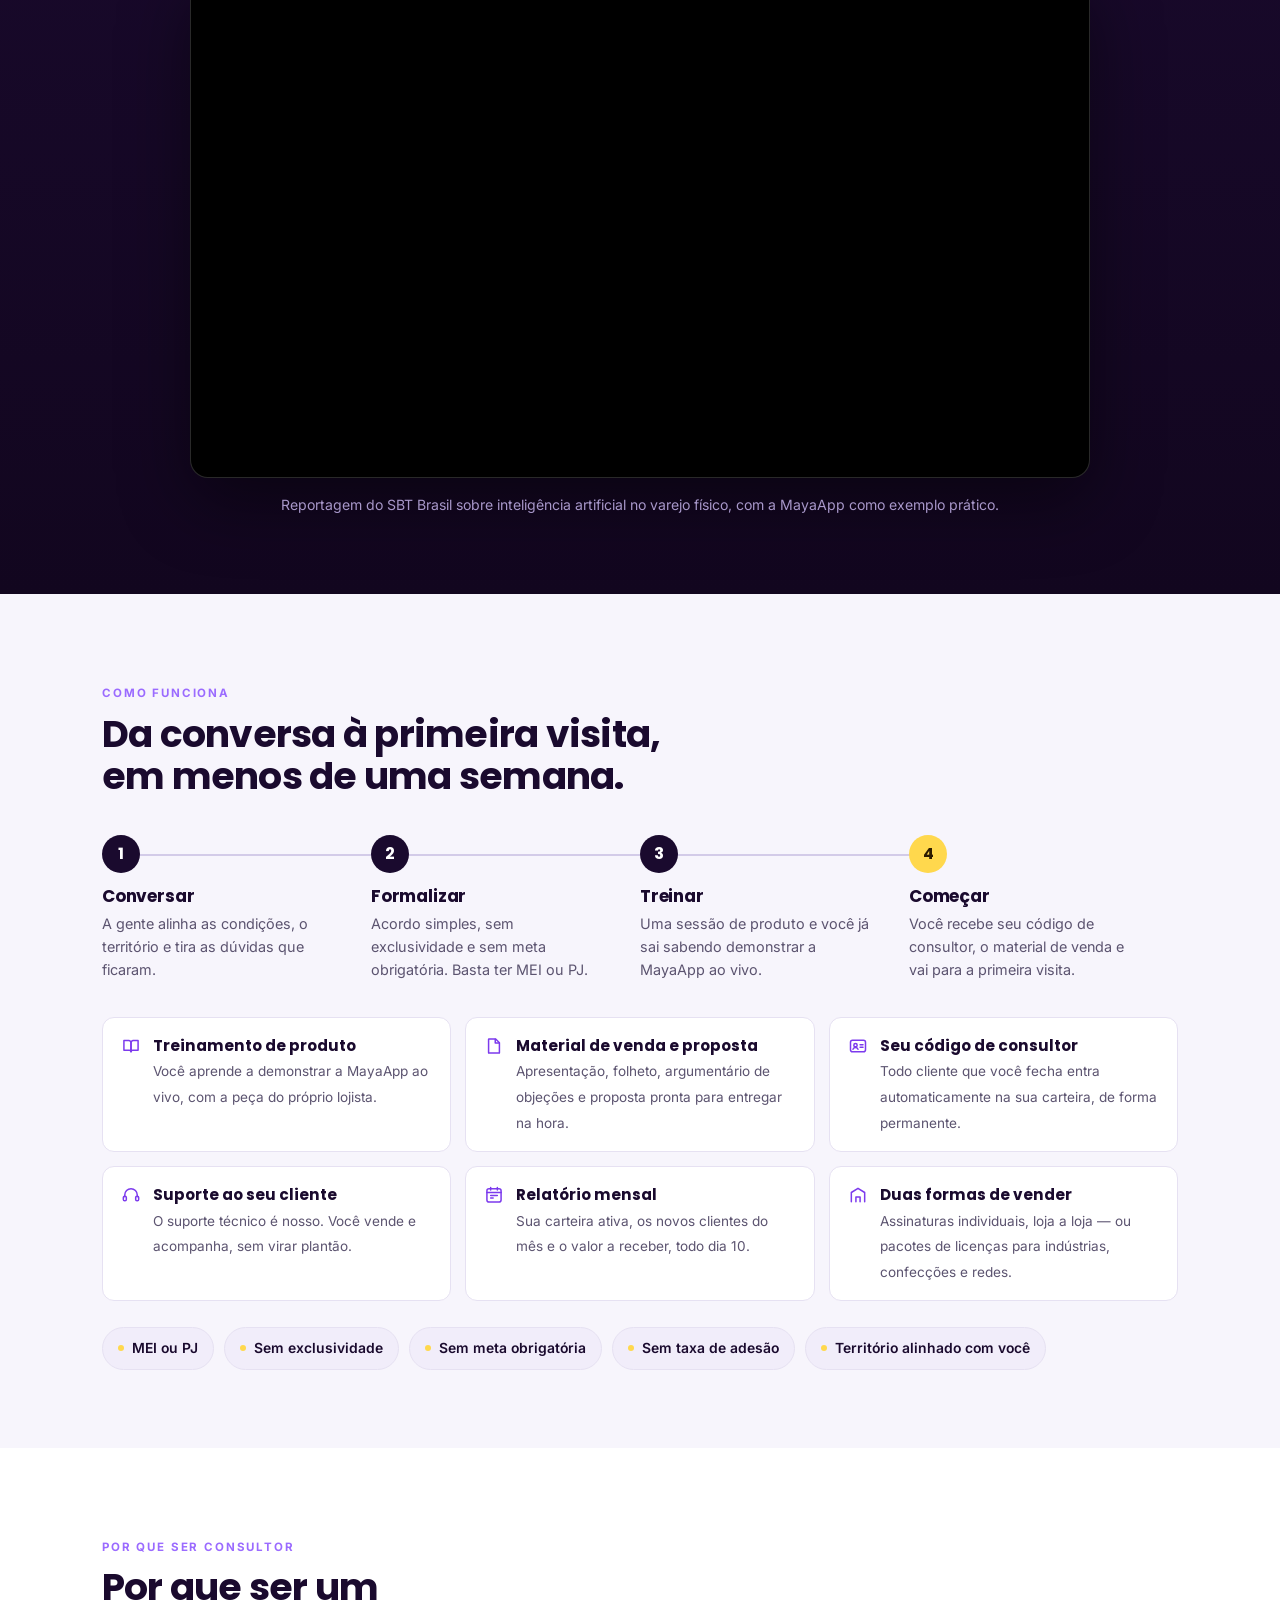
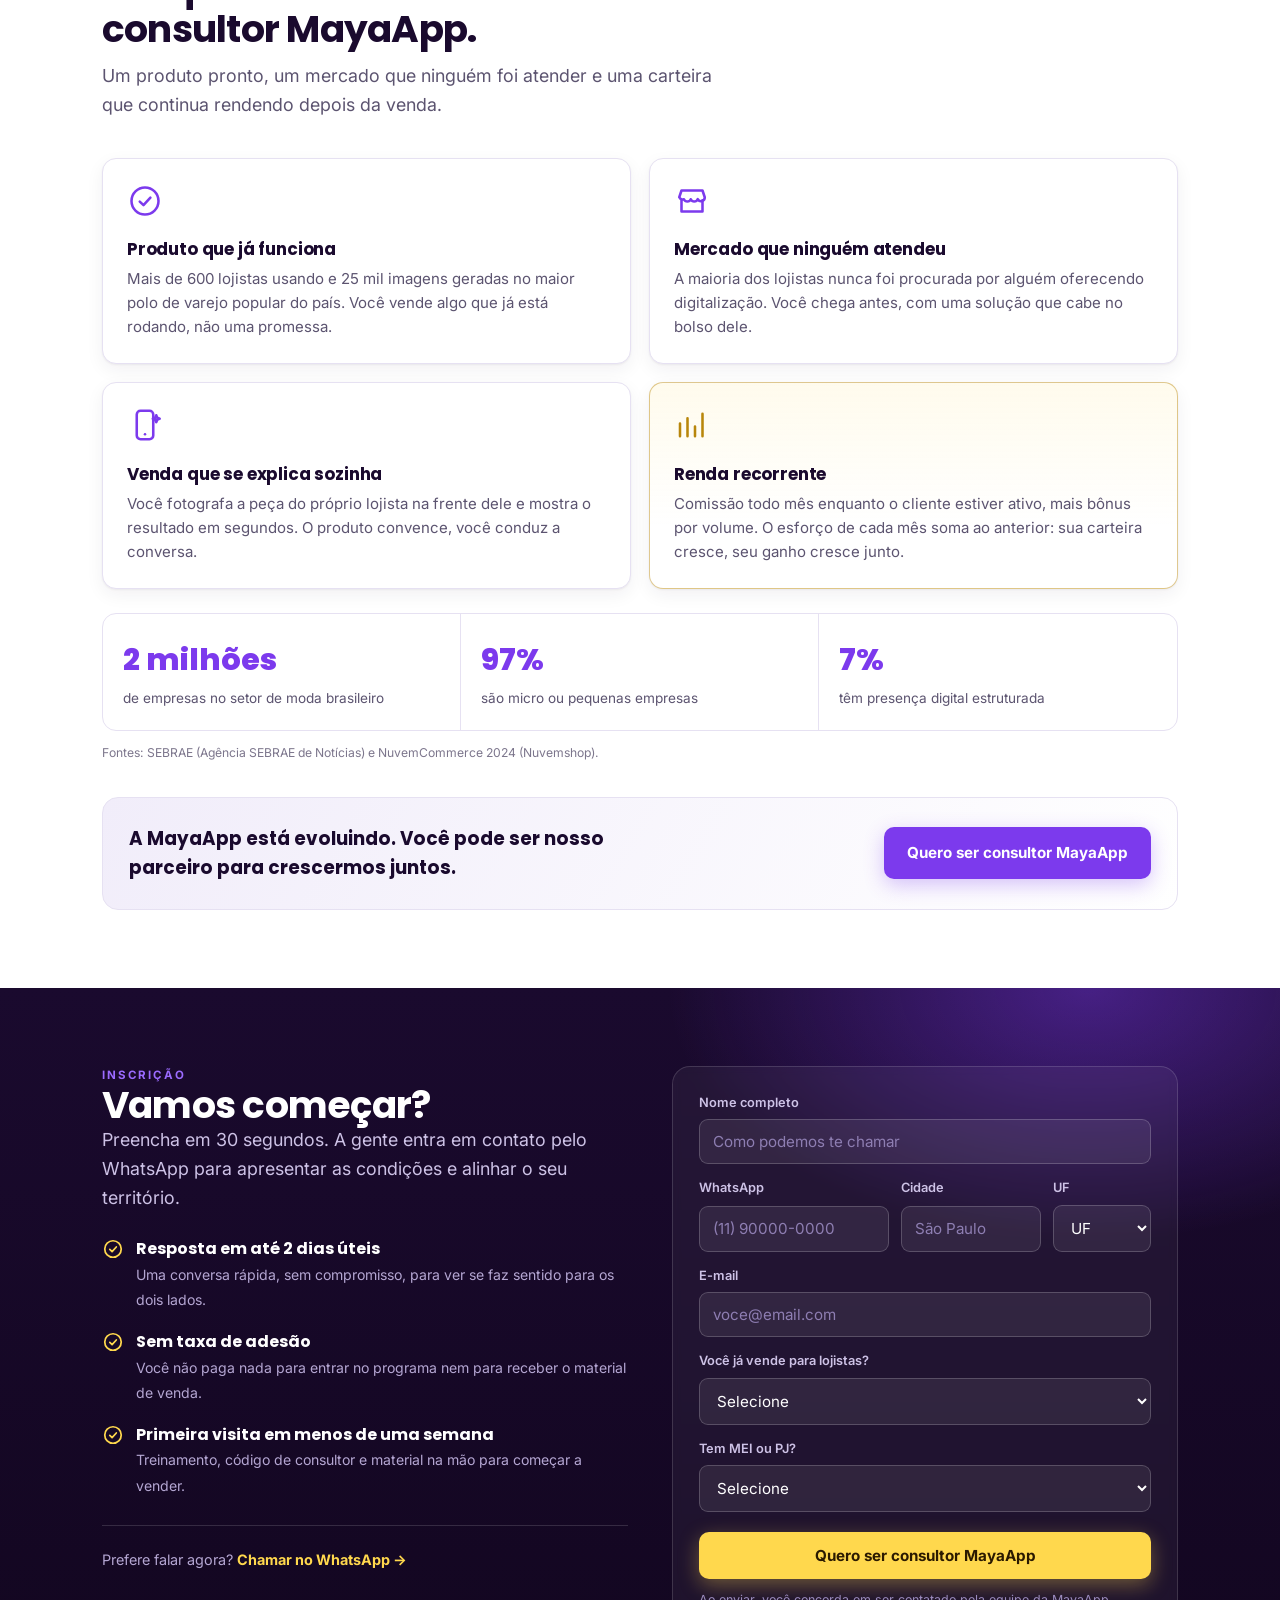
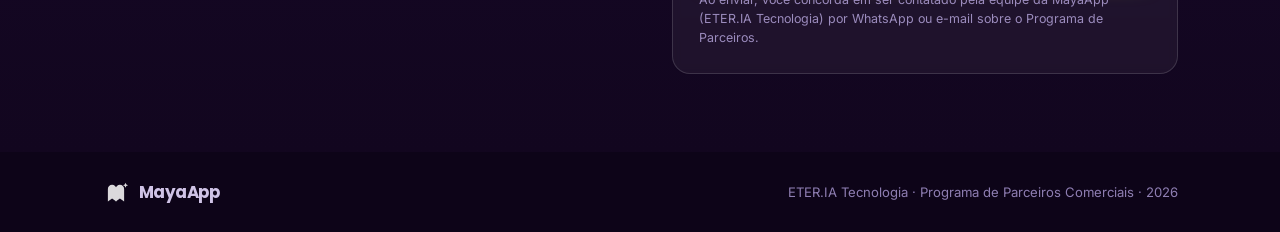
==== commit 161d646c: "Logo, vídeo do SBT e ajustes no formulário de inscrição - barra do topo passa a ser clara para receb" ====
--- a/parceiros/index.html
+++ b/parceiros/index.html
@@ -59,15 +59,24 @@
 .lede{font-size:clamp(1rem,1.6vw,1.12rem);color:var(--ink-soft);max-width:62ch}
 
 /* ---------- logo ---------- */
-.logo{display:flex;align-items:center;gap:10px;text-decoration:none}
-.logo img{height:30px;width:auto}
-.logo .mark{width:30px;height:30px}
-.logo .word{font-family:var(--display);font-weight:700;font-size:1.12rem;letter-spacing:-.02em;color:#fff;line-height:1.05}
-.logo .word small{display:block;font-family:var(--body);font-weight:500;font-size:.64rem;letter-spacing:.12em;text-transform:uppercase;color:#B9A9E8}
+.logo{display:flex;align-items:center;gap:9px;text-decoration:none}
+.logo .logo-file{height:34px;width:auto}
+.logo .lockup{display:flex;align-items:center;gap:9px}
+.logo .lockup[hidden]{display:none}
+.logo .mark{width:38px;height:38px;flex:0 0 38px}
+.logo .word{
+  font-family:var(--display);font-weight:700;font-size:1.35rem;letter-spacing:-.03em;line-height:1;
+  background:linear-gradient(95deg,#6D3BD6 8%,#9B4FD8 55%,#A855D9 100%);
+  -webkit-background-clip:text;background-clip:text;color:transparent;
+}
+.logo .tag{
+  display:block;font-family:var(--body);font-weight:600;font-size:.6rem;letter-spacing:.14em;
+  text-transform:uppercase;color:var(--ink-soft);margin-top:3px;
+}
 
 /* ---------- top bar ---------- */
-.bar{position:sticky;top:0;z-index:20;background:rgba(18,6,31,.9);backdrop-filter:blur(10px);border-bottom:1px solid rgba(255,255,255,.08)}
-.bar .wrap{display:flex;align-items:center;justify-content:space-between;gap:16px;height:64px}
+.bar{position:sticky;top:0;z-index:20;background:var(--ground);background:color-mix(in srgb, var(--ground) 88%, transparent);backdrop-filter:blur(10px);border-bottom:1px solid var(--line)}
+.bar .wrap{display:flex;align-items:center;justify-content:space-between;gap:16px;height:70px}
 
 /* ---------- buttons ---------- */
 .btn{display:inline-flex;align-items:center;justify-content:center;gap:8px;font-family:var(--body);font-weight:700;font-size:.95rem;padding:13px 22px;border-radius:10px;border:1px solid transparent;cursor:pointer;text-decoration:none;transition:transform .15s ease, box-shadow .15s ease, background .15s ease}
@@ -86,7 +95,9 @@
     radial-gradient(680px 420px at 88% 8%, rgba(59,130,246,.28), transparent 62%),
     linear-gradient(180deg,#1A0A2E 0%, #12061F 100%);
   color:#fff;padding:64px 0 0;position:relative;overflow:hidden}
-.hero-grid{display:grid;grid-template-columns:1.08fr .92fr;gap:48px;align-items:center}
+.hero-copy{max-width:58ch}
+.hero-art{margin-top:44px;border-radius:18px;overflow:hidden;border:1px solid rgba(255,255,255,.14);box-shadow:0 24px 70px rgba(0,0,0,.4)}
+.hero-art img{width:100%;height:auto;display:block}
 .hero h1{color:#fff}
 .hero h1 em{font-style:normal;color:var(--gold)}
 .hero .lede{color:#CDC2E6;margin-top:18px}
@@ -106,7 +117,7 @@
 .ph b{font-family:var(--display);font-size:.78rem;letter-spacing:.14em;text-transform:uppercase;color:var(--purple)}
 .ph span{font-size:.85rem;line-height:1.5}
 .ph code{font-family:ui-monospace,SFMono-Regular,Menlo,monospace;font-size:.76rem;opacity:.85}
-.hero .ph{border-color:rgba(255,255,255,.28);background:rgba(255,255,255,.06);color:#C6B8E3;aspect-ratio:4/4.6}
+.hero .ph{border-color:rgba(255,255,255,.28);background:rgba(255,255,255,.06);color:#C6B8E3;aspect-ratio:16/9;border-radius:18px;margin-top:44px}
 .hero .ph b{color:var(--gold)}
 .hero .ph code{color:#A797C9}
 
@@ -118,8 +129,11 @@
 .alt{background:var(--surface)}
 
 /* what is maya */
-.what{display:grid;grid-template-columns:.95fr 1.05fr;gap:44px;align-items:center}
-.what .ph{aspect-ratio:4/3}
+.what{display:grid;grid-template-columns:1fr;gap:34px}
+.what-cols{display:grid;grid-template-columns:1fr 1fr;gap:34px;align-items:start}
+.what .ph{aspect-ratio:16/8}
+.what-art{border-radius:16px;overflow:hidden;border:1px solid var(--line);background:#fff;box-shadow:var(--shadow-sm)}
+.what-art img{width:100%;height:auto;display:block}
 .does{display:grid;gap:14px}
 .do{display:flex;gap:14px;align-items:flex-start;padding:18px 20px;border:1px solid var(--line);border-radius:14px;background:var(--ground);box-shadow:var(--shadow-sm)}
 .do svg{width:26px;height:26px;flex:0 0 26px;color:var(--purple);margin-top:2px}
@@ -185,7 +199,7 @@
 .f input,.f select{font-family:var(--body);font-size:.95rem;color:#fff;background:rgba(255,255,255,.07);border:1px solid rgba(255,255,255,.2);border-radius:9px;padding:12px 13px;width:100%}
 .f input::placeholder{color:#8E7EB2}
 .f select option{color:#1A0A2E;background:#fff}
-.f-row{display:grid;grid-template-columns:1fr 1fr;gap:12px}
+.f-row-3{display:grid;grid-template-columns:1.35fr 1fr .7fr;gap:12px}
 form .btn{width:100%;margin-top:6px}
 .form-legal{margin-top:12px;font-size:.78rem;color:#9C8CBE;line-height:1.5}
 .form-ok{display:none;margin-top:14px;padding:12px 14px;border-radius:10px;background:rgba(255,216,77,.14);border:1px solid rgba(255,216,77,.45);color:#FFE694;font-size:.9rem}
@@ -200,11 +214,12 @@
 
 footer{background:#0D0418;color:#8E7EB2;padding:26px 0;font-size:.82rem}
 footer .wrap{display:flex;justify-content:space-between;gap:16px;flex-wrap:wrap;align-items:center}
-footer .logo .word{font-size:1rem}
+footer .logo .logo-file{filter:brightness(0) invert(1);opacity:.9;height:26px}
+footer .logo .mark{width:28px;height:28px;flex:0 0 28px;filter:brightness(0) invert(1);opacity:.85}
+footer .logo .word{font-size:1.05rem;background:none;-webkit-background-clip:border-box;background-clip:border-box;color:#CFC3E6}
 
 @media (max-width:900px){
-  .hero-grid,.what,.form-grid,.why{grid-template-columns:1fr;gap:32px}
-  .hero .ph{aspect-ratio:4/3}
+  .what,.form-grid,.why{grid-template-columns:1fr;gap:32px}
   .proof{grid-template-columns:1fr 1fr}
   .proof div:nth-child(2){border-right:0}
   .proof div:nth-child(-n+2){border-bottom:1px solid rgba(255,255,255,.10)}
@@ -219,7 +234,7 @@
 @media (max-width:560px){
   .steps{grid-template-columns:1fr}
   .bar .btn{display:none}
-  .f-row{grid-template-columns:1fr}
+  .f-row-3{grid-template-columns:1fr}
   .close{flex-direction:column;align-items:flex-start}
 }
 @media (prefers-reduced-motion:reduce){*{transition:none!important}}
@@ -231,40 +246,51 @@
   <div class="wrap">
     <!-- LOGO: assim que o arquivo img/logo-mayaapp.svg (ou .png) existir, ele aparece
          automaticamente no lugar da marca provisória abaixo. -->
-    <a class="logo" href="#" aria-label="MayaApp">
-      <img src="img/logo-mayaapp.svg" alt="MayaApp" class="logo-file" onerror="this.remove()">
-      <svg class="mark" xmlns="http://www.w3.org/2000/svg" viewBox="0 0 64 64" fill="none" aria-hidden="true">
-        <path d="M32 3.5l1.9 4.2 4.6.5-3.4 3.1.95 4.5L32 13.6l-4.05 2.2.95-4.5-3.4-3.1 4.6-.5L32 3.5z" fill="#FFD84D"/>
-        <path d="M10 22c0-4.4 3.6-8 8-8h12c4.4 0 8 3.6 8 8v10c0 4.4-3.6 8-8 8h-2l-5.5 6.2V40H18c-4.4 0-8-3.6-8-8V22z" fill="#7C3AED"/>
-        <path d="M28 30c0-4.4 3.6-8 8-8h12c4.4 0 8 3.6 8 8v10c0 4.4-3.6 8-8 8h-4v6.2L40.5 48H36c-4.4 0-8-3.6-8-8V30z" fill="#7C3AED" fill-opacity=".55"/>
-      </svg>
-      <span class="word">MayaApp<small>Programa de Parceiros</small></span>
+    <a class="logo" href="#" aria-label="MayaApp — Programa de Parceiros">
+      <img src="img/logo-mayaapp.svg" alt="MayaApp" class="logo-file"
+           onerror="this.remove();document.querySelectorAll('.lockup').forEach(function(e){e.hidden=false})">
+      <span class="lockup" hidden>
+        <svg class="mark" viewBox="0 0 200 200" fill="none" aria-hidden="true" xmlns="http://www.w3.org/2000/svg">
+          <defs>
+            <linearGradient id="mg-l" x1="26" y1="42" x2="104" y2="168" gradientUnits="userSpaceOnUse">
+              <stop stop-color="#C86BC9"/><stop offset=".55" stop-color="#8A55D8"/><stop offset="1" stop-color="#6D3BD6"/>
+            </linearGradient>
+            <linearGradient id="mg-r" x1="176" y1="52" x2="104" y2="168" gradientUnits="userSpaceOnUse">
+              <stop stop-color="#3E8FD4"/><stop offset=".5" stop-color="#6C6FDD"/><stop offset="1" stop-color="#7A4FD8"/>
+            </linearGradient>
+          </defs>
+          <path d="M42 168V78a30 30 0 0 1 60 0v90l-30-22z" fill="url(#mg-l)"/>
+          <path d="M158 168V78a30 30 0 0 0-60 0v90l30-22z" fill="url(#mg-r)"/>
+          <path d="M100 152s-34-20-34-42a17 17 0 0 1 34-8 17 17 0 0 1 34 8c0 22-34 42-34 42z" fill="#fff"/>
+          <path d="M168 34l5.5 12.5L186 52l-12.5 5.5L168 70l-5.5-12.5L150 52l12.5-5.5z" fill="#F5B942"/>
+        </svg>
+        <span><span class="word">MayaApp</span><span class="tag">Programa de Parceiros</span></span>
+      </span>
     </a>
-    <a class="btn btn-gold btn-sm" href="#inscricao">Quero ser consultor</a>
+    <a class="btn btn-purple btn-sm" href="#inscricao">Quero ser consultor</a>
   </div>
 </header>
 
 <!-- ============ 1. HERO ============ -->
 <section class="hero" style="padding-bottom:0">
   <div class="wrap">
-    <div class="hero-grid">
-      <div>
-        <div class="hero-eyebrow"><i class="dot"></i><span>Programa de Parceiros MayaApp</span></div>
-        <h1>Leve inteligência artificial para os lojistas do Brasil e construa uma <em>renda recorrente</em>.</h1>
-        <p class="lede">Você apresenta a MayaApp dentro da loja, o lojista assina, e cada assinatura ativa entra na sua carteira. Enquanto o cliente continuar usando, você continua recebendo.</p>
-        <div class="hero-actions">
-          <a class="btn btn-gold" href="#inscricao">Quero ser consultor</a>
-          <a class="btn btn-ghost" href="#o-que-e">O que é a MayaApp</a>
-        </div>
-        <p class="hero-note">Sem exclusividade · Sem meta obrigatória · Basta ter MEI ou PJ</p>
-      </div>
-
-      <!-- IMAGEM 1 — trocar esta div inteira por: <img src="img/hero-maya.png" alt="Lojista usando a MayaApp"> -->
-      <div class="ph">
-        <b>Imagem 1 — Hero</b>
-        <span>Lojista segurando o celular com a MayaApp aberta, ou mockup do app sobre uma foto de peça gerada pela IA.</span>
-        <code>img/hero-maya.png · 1000×1150px</code>
-      </div>
+    <div class="hero-copy">
+      <div class="hero-eyebrow"><i class="dot"></i><span>Programa de Parceiros MayaApp</span></div>
+      <h1>Leve inteligência artificial para os lojistas do Brasil e construa uma <em>renda recorrente</em>.</h1>
+      <p class="lede">Você apresenta a MayaApp dentro da loja, o lojista assina, e cada assinatura ativa entra na sua carteira. Enquanto o cliente continuar usando, você continua recebendo.</p>
+      <div class="hero-actions">
+        <a class="btn btn-gold" href="#inscricao">Quero ser consultor</a>
+        <a class="btn btn-ghost" href="#o-que-e">O que é a MayaApp</a>
+      </div>
+      <p class="hero-note">Sem exclusividade · Sem meta obrigatória · Basta ter MEI ou PJ</p>
+    </div>
+
+    <!-- IMAGEM 1 — trocar esta div inteira por:
+         <div class="hero-art"><img src="img/hero-maya.png" alt="A MayaApp cuidando de catálogo, conteúdo e atendimento do lojista"></div> -->
+    <div class="ph">
+      <b>Imagem 1 — Hero</b>
+      <span>Ilustração da Maya com as telas flutuando (catálogo, chat, relatório). Fundo escuro, formato deitado.</span>
+      <code>img/hero-maya.png · 1400×800px</code>
     </div>
 
     <div class="proof">
@@ -286,14 +312,15 @@
     </div>
 
     <div class="what">
-      <!-- IMAGEM 2 — trocar esta div inteira por: <img src="img/app-maya.png" alt="Telas da MayaApp"> -->
+      <!-- IMAGEM 2 — trocar esta div inteira por:
+           <div class="what-art"><img src="img/app-maya.png" alt="Foto do produto no celular e o resultado gerado pela MayaApp"></div> -->
       <div class="ph">
         <b>Imagem 2 — O produto</b>
-        <span>Antes e depois de uma peça (foto crua do celular × imagem gerada pela MayaApp), ou duas telas do app lado a lado.</span>
-        <code>img/app-maya.png · 1200×900px</code>
-      </div>
-
-      <div>
+        <span>Print do app cadastrando a peça + a régua de antes e depois das fotos geradas.</span>
+        <code>img/app-maya.png · 1400×640px</code>
+      </div>
+
+      <div class="what-cols">
         <div class="does">
           <div class="do">
             <svg viewBox="0 0 24 24" fill="none" stroke="currentColor" stroke-width="1.7" stroke-linecap="round" stroke-linejoin="round"><rect x="3" y="5.5" width="18" height="14" rx="2.5"/><circle cx="9" cy="10.5" r="1.8"/><path d="M3.5 17l4.5-4 3.5 3 3.5-3.5 5.5 5"/></svg>
@@ -308,9 +335,11 @@
             <div><b>Conteúdo para redes</b><small>O lojista descreve o que quer e recebe imagens de campanha prontas para publicar.</small></div>
           </div>
         </div>
-        <p class="what-quote">São 2 milhões de lojistas no Brasil que têm produto, mas não têm tempo nem estrutura para digitalizar. A MayaApp resolve isso dentro de uma conversa, pelo celular.</p>
-      </div>
-    </div>
+        <div>
+          <p class="what-quote">São 2 milhões de lojistas no Brasil que têm produto, mas não têm tempo nem estrutura para digitalizar. A MayaApp resolve isso dentro de uma conversa, pelo celular.</p>
+          <p class="what-quote" style="border-color:var(--purple);margin-top:18px">O lojista fotografa a peça pendurada na arara e recebe a foto pronta para o marketplace, com título e descrição. Esse é o momento que fecha a venda na sua demonstração.</p>
+        </div>
+      </div>
   </div>
 </section>
 
@@ -462,14 +491,47 @@
           <label for="nome">Nome completo</label>
           <input id="nome" name="nome" type="text" placeholder="Como podemos te chamar" required>
         </div>
-        <div class="f-row">
+        <div class="f-row-3">
           <div class="f">
             <label for="whats">WhatsApp</label>
             <input id="whats" name="whatsapp" type="tel" inputmode="tel" placeholder="(11) 90000-0000" required>
           </div>
           <div class="f">
-            <label for="cidade">Cidade / UF</label>
-            <input id="cidade" name="cidade" type="text" placeholder="São Paulo / SP" required>
+            <label for="cidade">Cidade</label>
+            <input id="cidade" name="cidade" type="text" placeholder="São Paulo" required>
+          </div>
+          <div class="f">
+            <label for="uf">UF</label>
+            <select id="uf" name="uf" required>
+              <option value="">UF</option>
+              <option>AC</option>
+              <option>AL</option>
+              <option>AP</option>
+              <option>AM</option>
+              <option>BA</option>
+              <option>CE</option>
+              <option>DF</option>
+              <option>ES</option>
+              <option>GO</option>
+              <option>MA</option>
+              <option>MT</option>
+              <option>MS</option>
+              <option>MG</option>
+              <option>PA</option>
+              <option>PB</option>
+              <option>PR</option>
+              <option>PE</option>
+              <option>PI</option>
+              <option>RJ</option>
+              <option>RN</option>
+              <option>RS</option>
+              <option>RO</option>
+              <option>RR</option>
+              <option>SC</option>
+              <option>SP</option>
+              <option>SE</option>
+              <option>TO</option>
+            </select>
           </div>
         </div>
         <div class="f">
@@ -486,15 +548,6 @@
           </select>
         </div>
         <div class="f">
-          <label for="modelo">Como pretende atuar</label>
-          <select id="modelo" name="modelo" required>
-            <option value="">Selecione</option>
-            <option>Assinaturas individuais (loja a loja)</option>
-            <option>Licenças para indústria, confecção ou rede</option>
-            <option>As duas formas</option>
-          </select>
-        </div>
-        <div class="f">
           <label for="pj">Tem MEI ou PJ?</label>
           <select id="pj" name="pj" required>
             <option value="">Selecione</option>
@@ -514,12 +567,23 @@
   <div class="wrap">
     <span class="logo">
       <img src="img/logo-mayaapp.svg" alt="MayaApp" class="logo-file" onerror="this.remove()">
-      <svg class="mark" xmlns="http://www.w3.org/2000/svg" viewBox="0 0 64 64" fill="none" aria-hidden="true">
-        <path d="M32 3.5l1.9 4.2 4.6.5-3.4 3.1.95 4.5L32 13.6l-4.05 2.2.95-4.5-3.4-3.1 4.6-.5L32 3.5z" fill="#FFD84D"/>
-        <path d="M10 22c0-4.4 3.6-8 8-8h12c4.4 0 8 3.6 8 8v10c0 4.4-3.6 8-8 8h-2l-5.5 6.2V40H18c-4.4 0-8-3.6-8-8V22z" fill="#7C3AED"/>
-        <path d="M28 30c0-4.4 3.6-8 8-8h12c4.4 0 8 3.6 8 8v10c0 4.4-3.6 8-8 8h-4v6.2L40.5 48H36c-4.4 0-8-3.6-8-8V30z" fill="#7C3AED" fill-opacity=".55"/>
-      </svg>
-      <span class="word">MayaApp</span>
+      <span class="lockup" hidden>
+        <svg class="mark" viewBox="0 0 200 200" fill="none" aria-hidden="true" xmlns="http://www.w3.org/2000/svg">
+          <defs>
+            <linearGradient id="mg-l" x1="26" y1="42" x2="104" y2="168" gradientUnits="userSpaceOnUse">
+              <stop stop-color="#C86BC9"/><stop offset=".55" stop-color="#8A55D8"/><stop offset="1" stop-color="#6D3BD6"/>
+            </linearGradient>
+            <linearGradient id="mg-r" x1="176" y1="52" x2="104" y2="168" gradientUnits="userSpaceOnUse">
+              <stop stop-color="#3E8FD4"/><stop offset=".5" stop-color="#6C6FDD"/><stop offset="1" stop-color="#7A4FD8"/>
+            </linearGradient>
+          </defs>
+          <path d="M42 168V78a30 30 0 0 1 60 0v90l-30-22z" fill="url(#mg-l)"/>
+          <path d="M158 168V78a30 30 0 0 0-60 0v90l30-22z" fill="url(#mg-r)"/>
+          <path d="M100 152s-34-20-34-42a17 17 0 0 1 34-8 17 17 0 0 1 34 8c0 22-34 42-34 42z" fill="#fff"/>
+          <path d="M168 34l5.5 12.5L186 52l-12.5 5.5L168 70l-5.5-12.5L150 52l12.5-5.5z" fill="#F5B942"/>
+        </svg>
+        <span class="word">MayaApp</span>
+      </span>
     </span>
     <span>ETER.IA Tecnologia · Programa de Parceiros Comerciais · 2026</span>
   </div>
@@ -534,7 +598,7 @@
                 Passo a passo em parceiros/SETUP-PLANILHA.md
    ==================================================================== */
 const WHATSAPP   = "5511900000000";   // <-- trocar pelo número real
-const YOUTUBE_ID = "";                 // <-- colar o ID do vídeo
+const YOUTUBE_ID = "8PKEs2xY0jI";      // reportagem SBT Brasil
 const PLANILHA   = "";                 // <-- colar a URL .../exec
 
 /* ---- vídeo ---- */
@@ -572,10 +636,9 @@
     'Quero ser consultor MayaApp\n' +
     'Nome: ' + d.nome + '\n' +
     'WhatsApp: ' + d.whatsapp + '\n' +
-    'Cidade: ' + d.cidade + '\n' +
+    'Cidade: ' + d.cidade + ' / ' + d.uf + '\n' +
     (d.email ? 'E-mail: ' + d.email + '\n' : '') +
     'Já vende para lojistas: ' + d.perfil + '\n' +
-    'Forma de atuação: ' + d.modelo + '\n' +
     'MEI/PJ: ' + d.pj;
 
   okMsg.style.display = 'block';
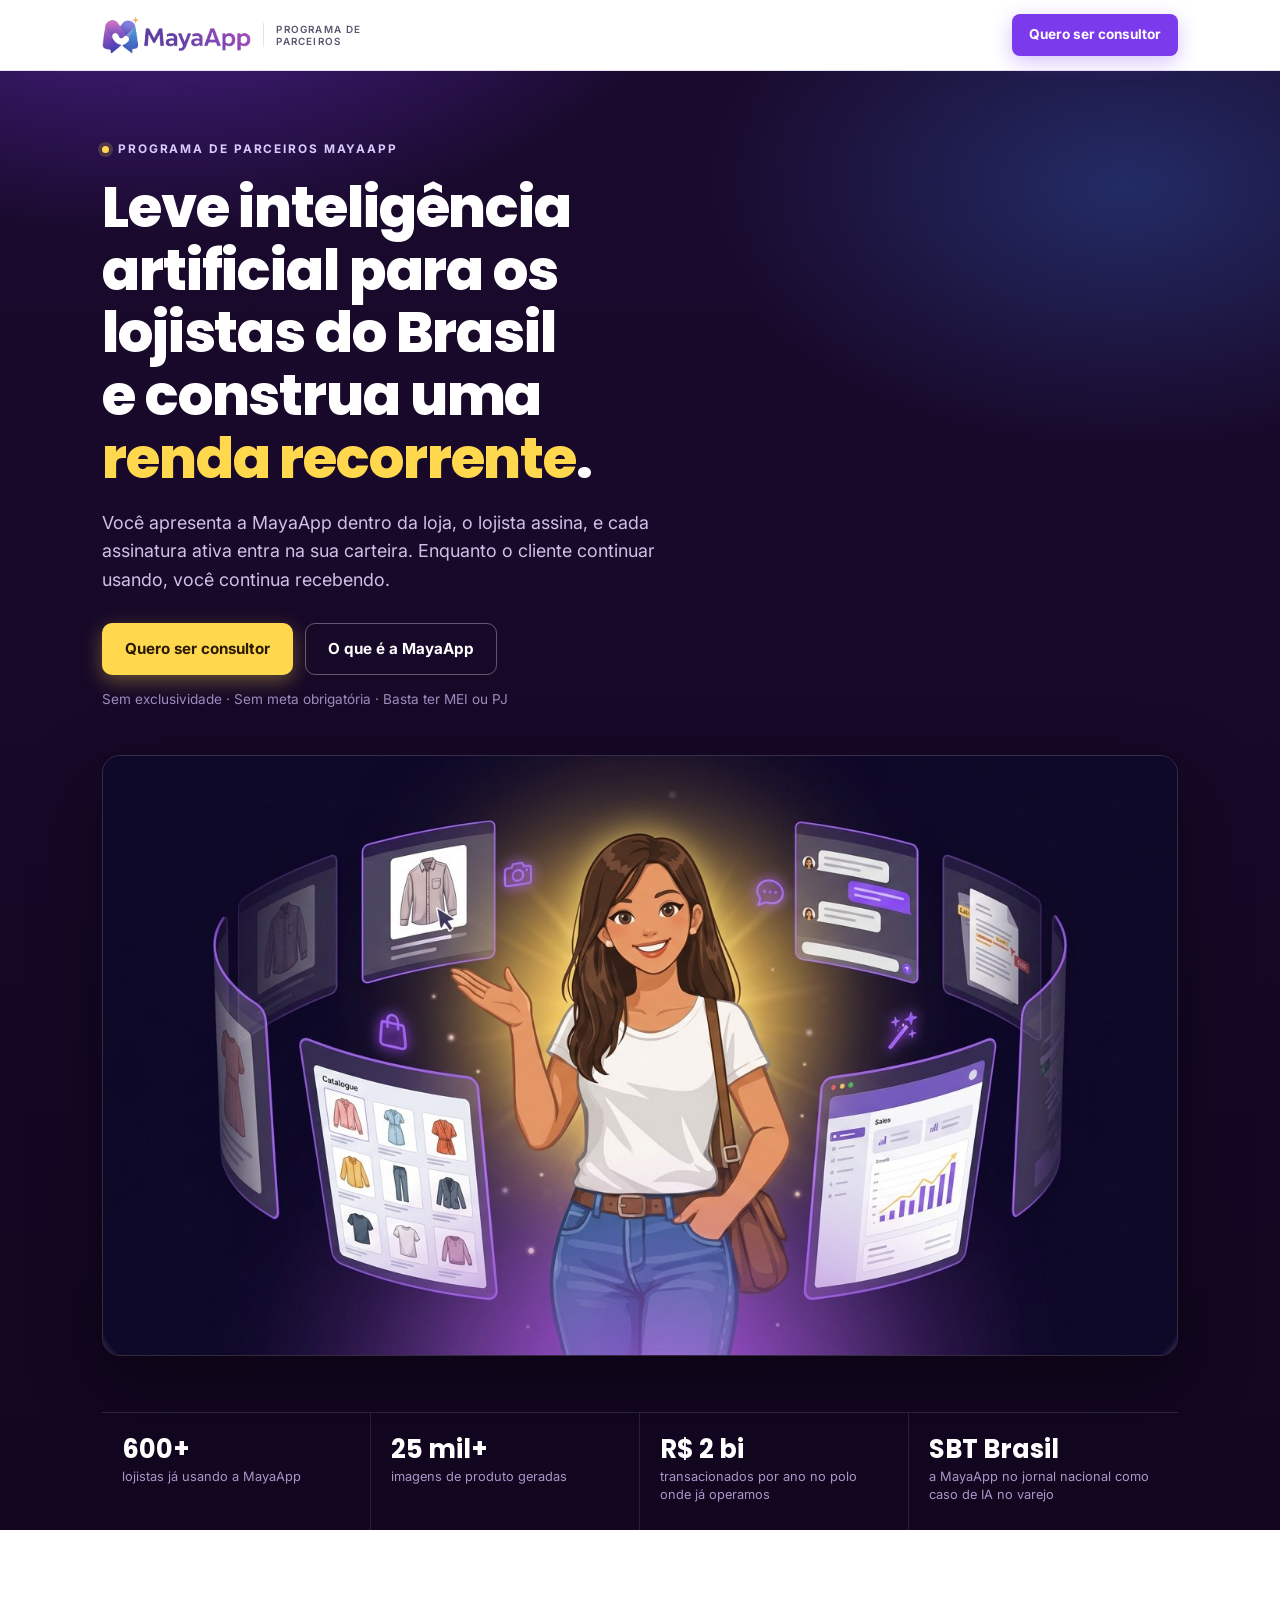
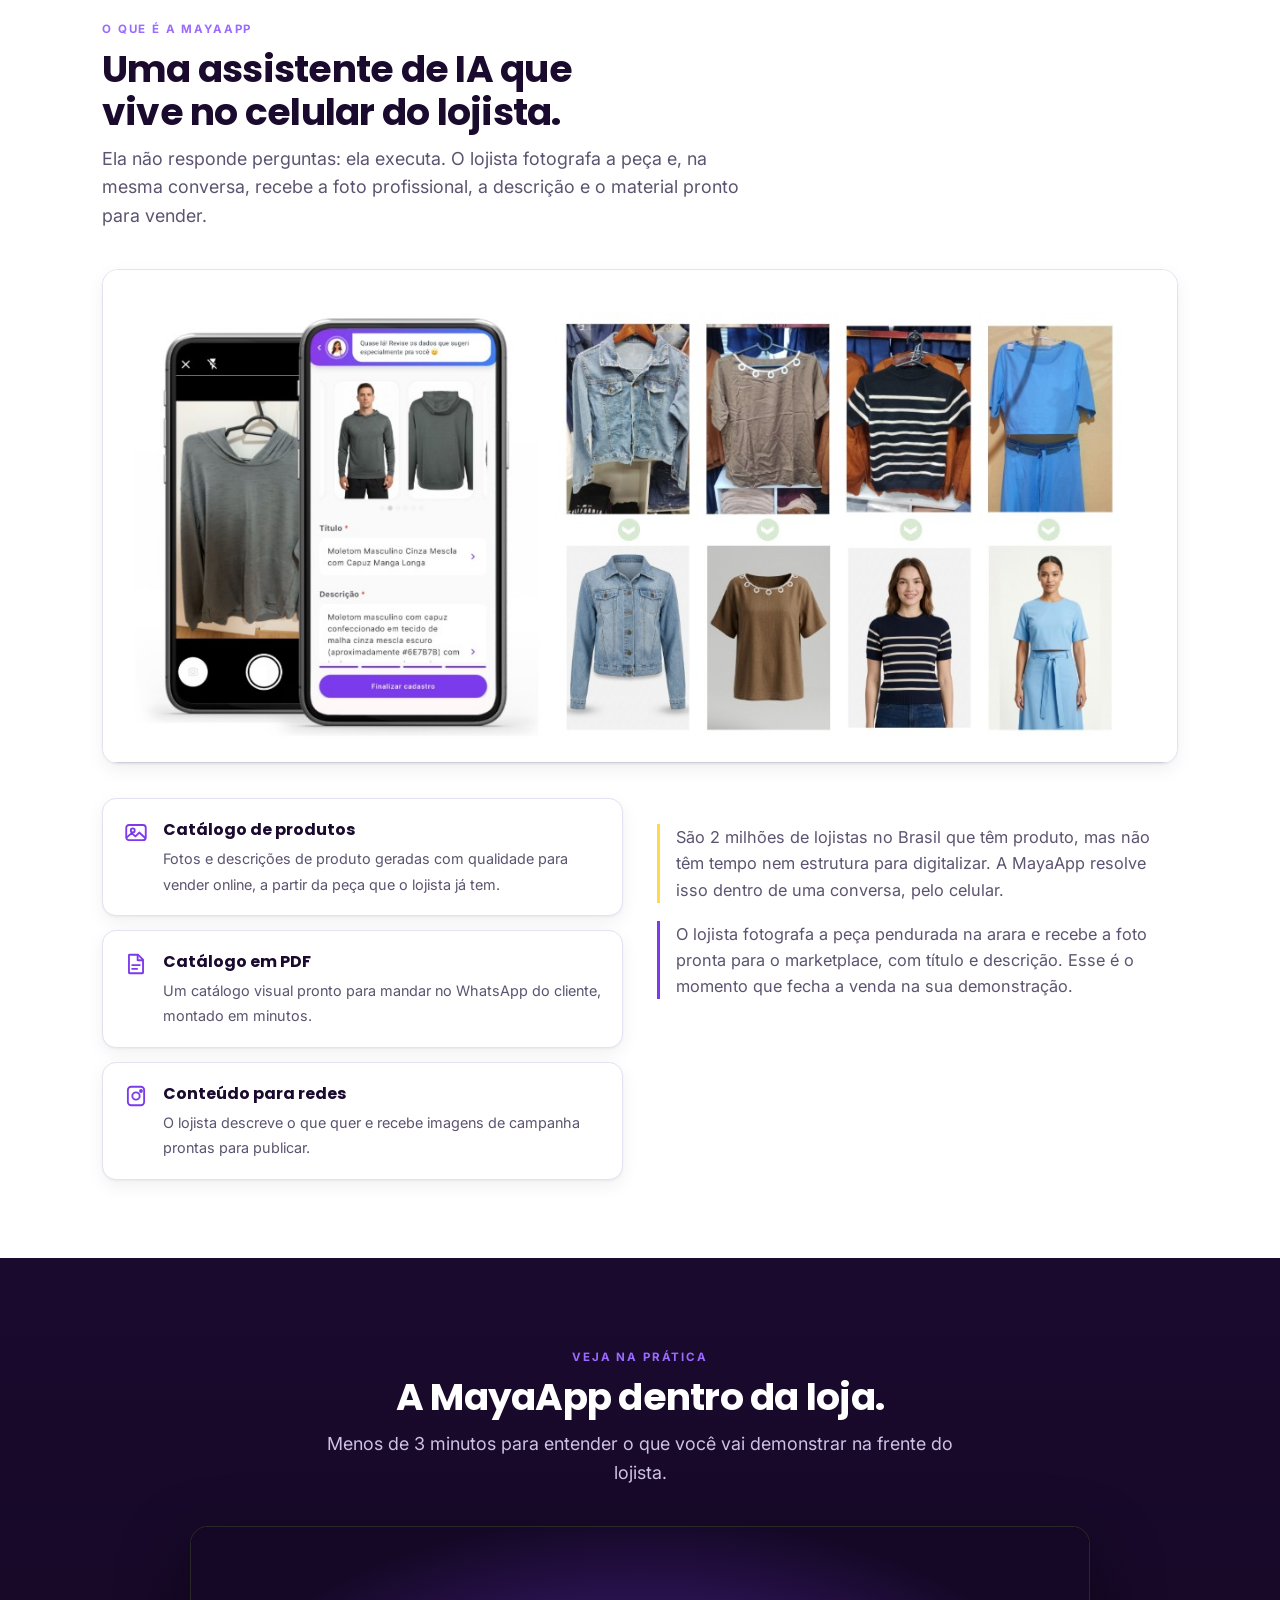
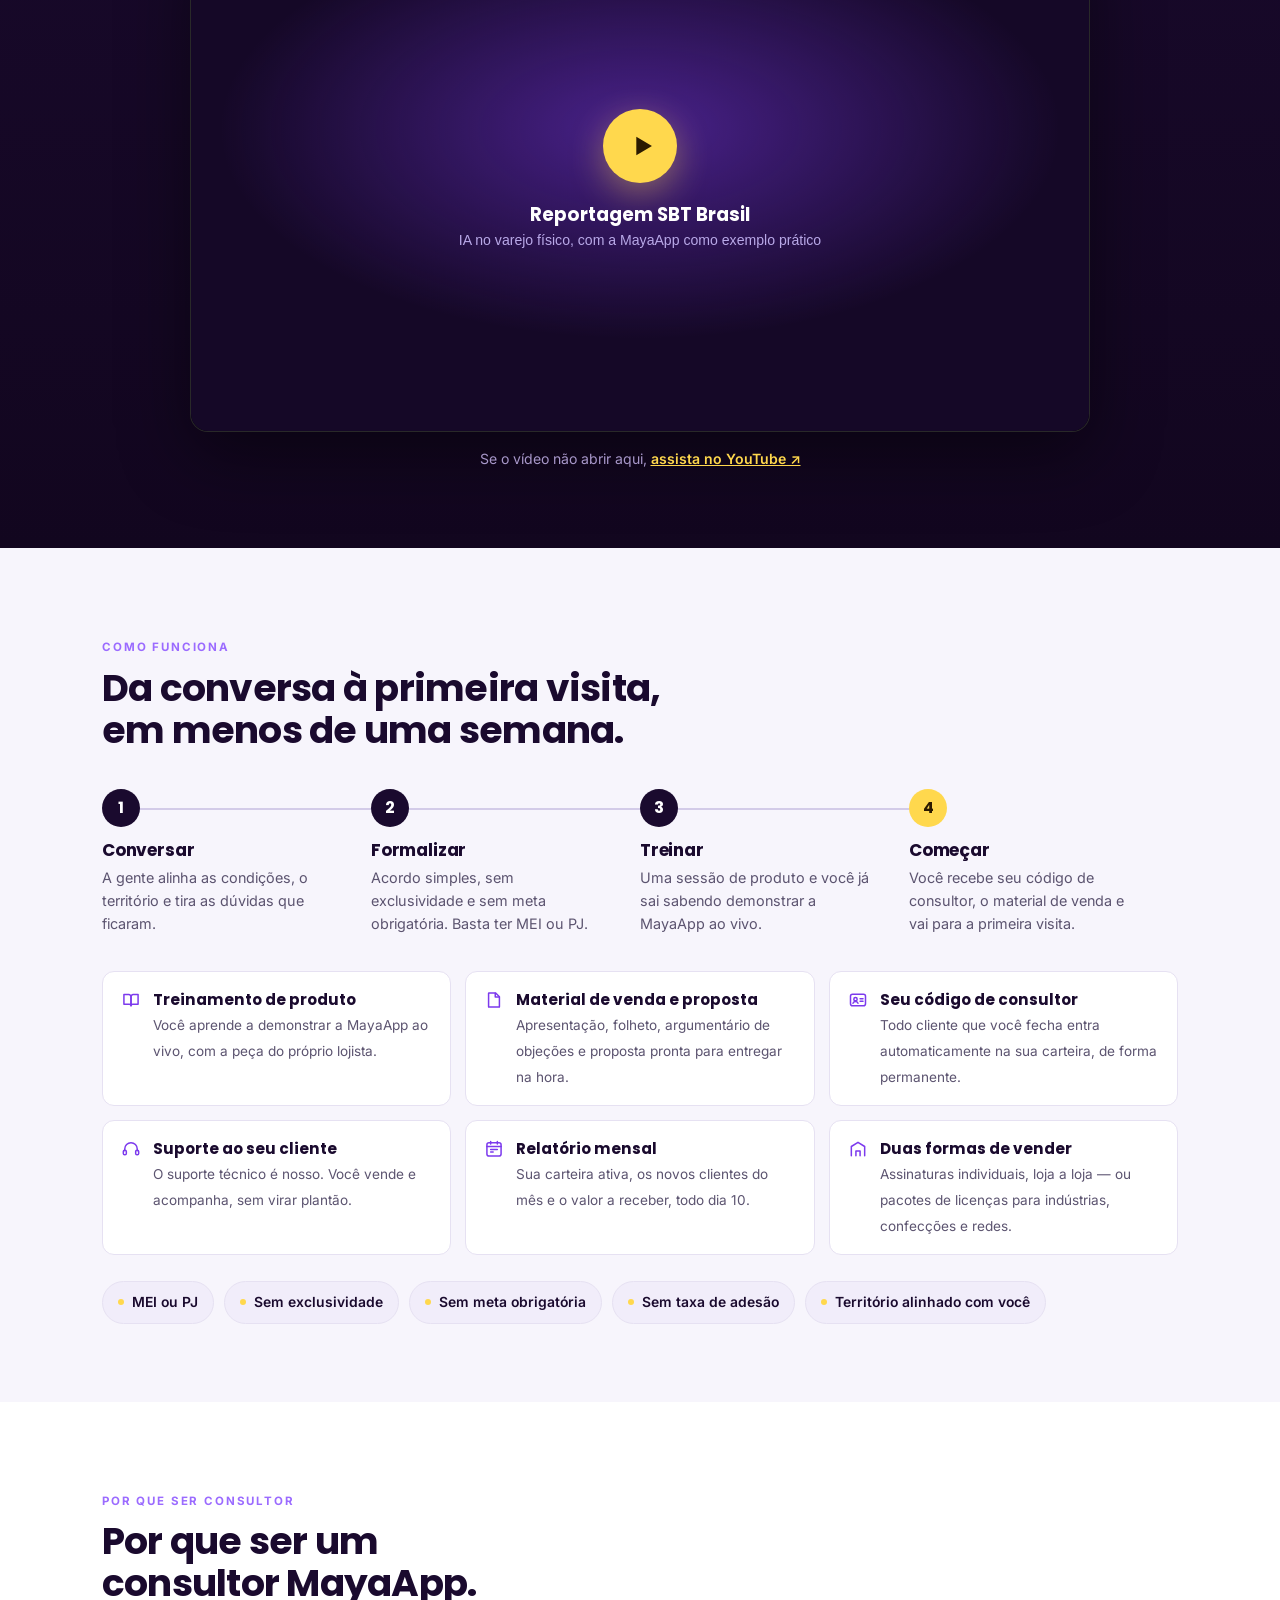
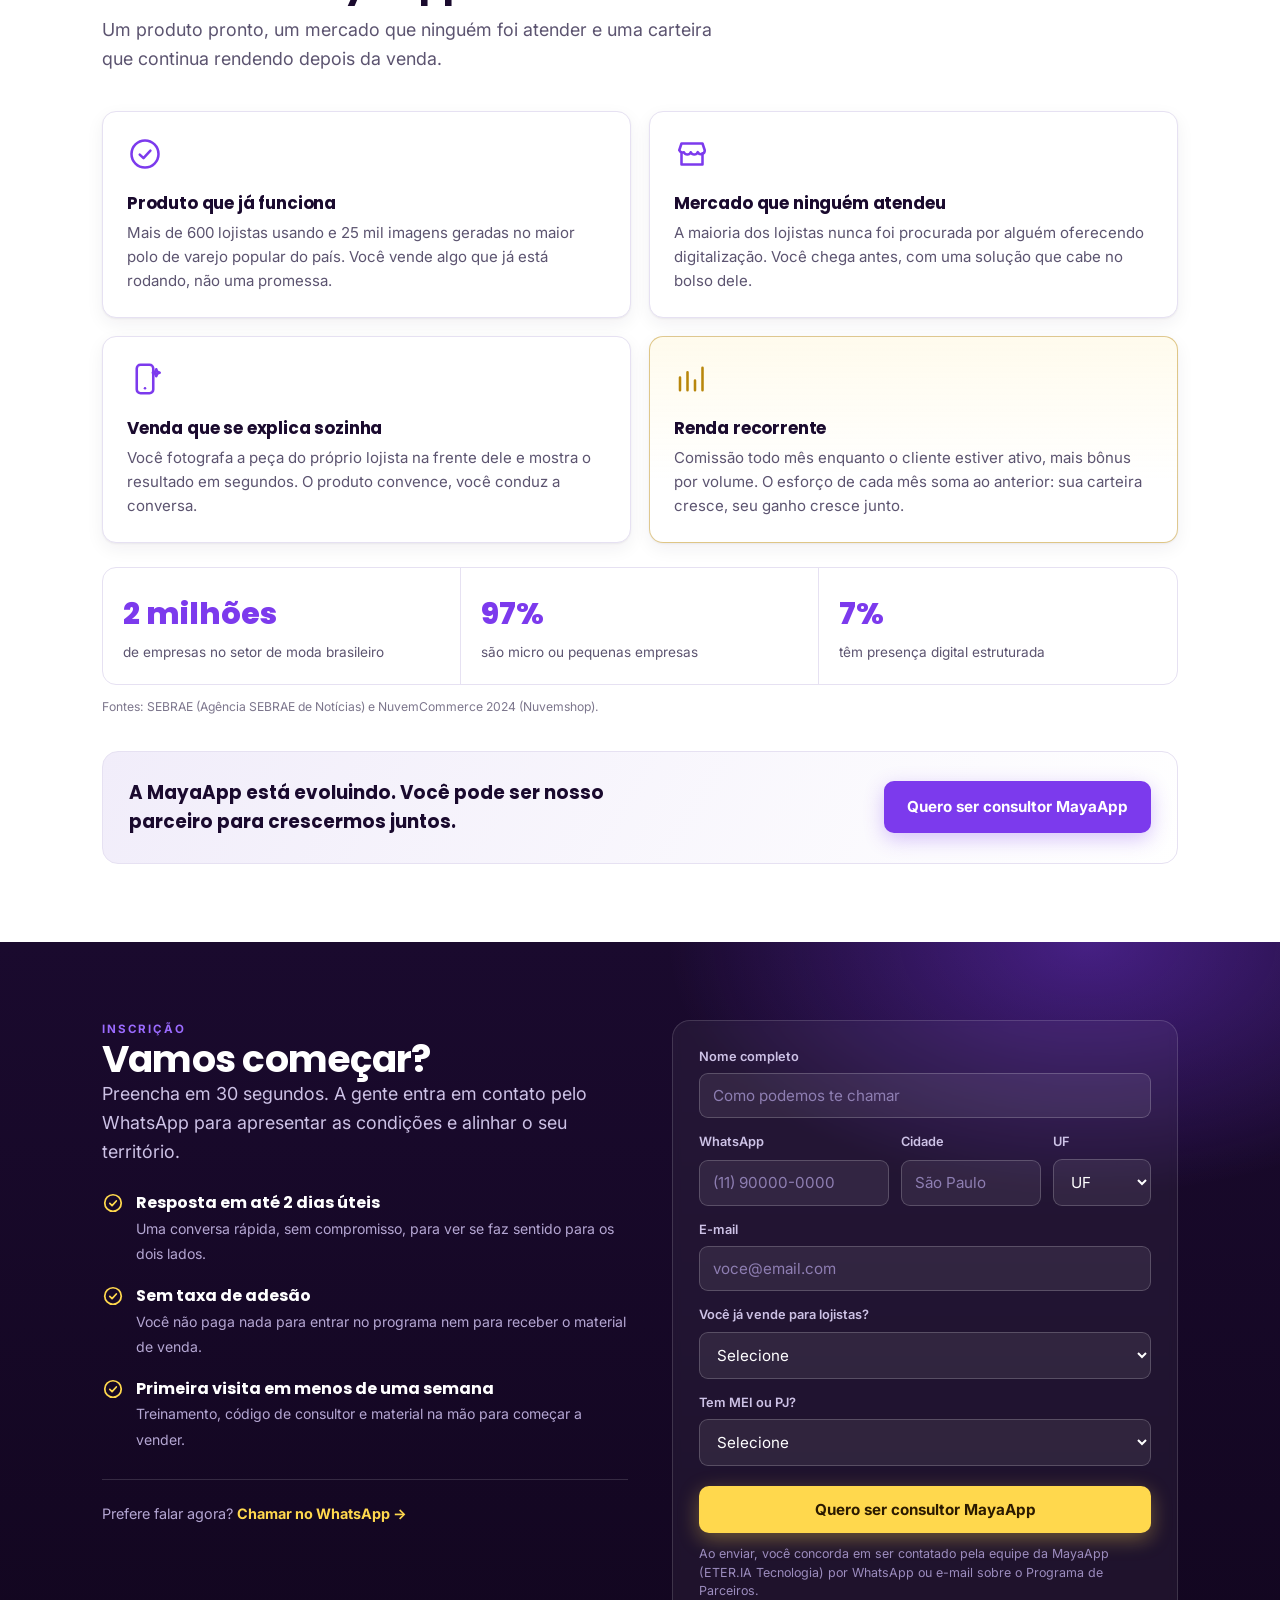
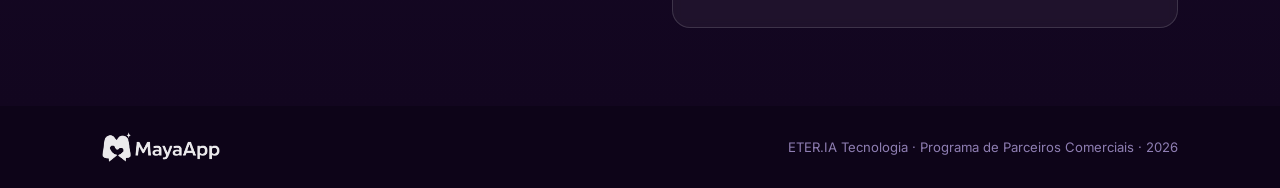
==== commit 42c652ec: "Publica logo, imagens, vídeo e planilha na landing de parceiros - logo oficial recortado (fundo tran" ====
--- a/parceiros/index.html
+++ b/parceiros/index.html
@@ -59,19 +59,11 @@
 .lede{font-size:clamp(1rem,1.6vw,1.12rem);color:var(--ink-soft);max-width:62ch}
 
 /* ---------- logo ---------- */
-.logo{display:flex;align-items:center;gap:9px;text-decoration:none}
-.logo .logo-file{height:34px;width:auto}
-.logo .lockup{display:flex;align-items:center;gap:9px}
-.logo .lockup[hidden]{display:none}
-.logo .mark{width:38px;height:38px;flex:0 0 38px}
-.logo .word{
-  font-family:var(--display);font-weight:700;font-size:1.35rem;letter-spacing:-.03em;line-height:1;
-  background:linear-gradient(95deg,#6D3BD6 8%,#9B4FD8 55%,#A855D9 100%);
-  -webkit-background-clip:text;background-clip:text;color:transparent;
-}
+.logo{display:flex;align-items:center;gap:12px;text-decoration:none}
+.logo .logo-file{height:38px;width:auto}
 .logo .tag{
-  display:block;font-family:var(--body);font-weight:600;font-size:.6rem;letter-spacing:.14em;
-  text-transform:uppercase;color:var(--ink-soft);margin-top:3px;
+  font-family:var(--body);font-weight:600;font-size:.62rem;line-height:1.25;letter-spacing:.12em;
+  text-transform:uppercase;color:var(--ink-soft);padding-left:12px;border-left:1px solid var(--line);
 }
 
 /* ---------- top bar ---------- */
@@ -148,7 +140,22 @@
 .video .lede{color:#CDC2E6;margin-left:auto;margin-right:auto}
 .frame{max-width:900px;margin:0 auto;border-radius:18px;overflow:hidden;border:1px solid rgba(255,255,255,.16);box-shadow:0 24px 70px rgba(0,0,0,.45);background:#000;aspect-ratio:16/9}
 .frame iframe{width:100%;height:100%;border:0;display:block}
-.frame .ph{height:100%;border:0;background:rgba(255,255,255,.05);color:#C6B8E3}
+.poster{
+  width:100%;height:100%;border:0;cursor:pointer;display:flex;flex-direction:column;
+  align-items:center;justify-content:center;gap:18px;padding:24px;color:#fff;
+  background:radial-gradient(600px 300px at 50% 40%, rgba(124,58,237,.5), transparent 70%), #150827;
+}
+.poster .play{
+  width:74px;height:74px;border-radius:50%;background:var(--gold);color:#2B1A00;
+  display:flex;align-items:center;justify-content:center;box-shadow:0 10px 34px rgba(255,216,77,.4);
+  transition:transform .15s ease;
+}
+.poster .play svg{width:34px;height:34px;margin-left:3px}
+.poster:hover .play{transform:scale(1.06)}
+.poster-txt{text-align:center}
+.poster-txt b{display:block;font-family:var(--display);font-size:1.15rem}
+.poster-txt small{display:block;margin-top:4px;color:#B9A9E8;font-size:.88rem}
+.video-cap a{color:var(--gold);font-weight:600}
 .frame .ph b{color:var(--gold)}
 .frame .ph code{color:#A797C9}
 .video-cap{max-width:900px;margin:16px auto 0;text-align:center;font-size:.88rem;color:#A797C9}
@@ -214,12 +221,10 @@
 
 footer{background:#0D0418;color:#8E7EB2;padding:26px 0;font-size:.82rem}
 footer .wrap{display:flex;justify-content:space-between;gap:16px;flex-wrap:wrap;align-items:center}
-footer .logo .logo-file{filter:brightness(0) invert(1);opacity:.9;height:26px}
-footer .logo .mark{width:28px;height:28px;flex:0 0 28px;filter:brightness(0) invert(1);opacity:.85}
-footer .logo .word{font-size:1.05rem;background:none;-webkit-background-clip:border-box;background-clip:border-box;color:#CFC3E6}
+footer .logo .logo-file{height:30px;opacity:.92}
 
 @media (max-width:900px){
-  .what,.form-grid,.why{grid-template-columns:1fr;gap:32px}
+  .what,.what-cols,.form-grid,.why{grid-template-columns:1fr;gap:32px}
   .proof{grid-template-columns:1fr 1fr}
   .proof div:nth-child(2){border-right:0}
   .proof div:nth-child(-n+2){border-bottom:1px solid rgba(255,255,255,.10)}
@@ -233,8 +238,11 @@
 }
 @media (max-width:560px){
   .steps{grid-template-columns:1fr}
-  .bar .btn{display:none}
-  .f-row-3{grid-template-columns:1fr}
+  .logo .tag{display:none}
+  .bar .wrap{height:62px}
+  .logo .logo-file{height:32px}
+  .f-row-3{grid-template-columns:2fr 1fr}
+  .f-row-3 .f:first-child{grid-column:1/-1}
   .close{flex-direction:column;align-items:flex-start}
 }
 @media (prefers-reduced-motion:reduce){*{transition:none!important}}
@@ -244,28 +252,9 @@
 
 <header class="bar">
   <div class="wrap">
-    <!-- LOGO: assim que o arquivo img/logo-mayaapp.svg (ou .png) existir, ele aparece
-         automaticamente no lugar da marca provisória abaixo. -->
     <a class="logo" href="#" aria-label="MayaApp — Programa de Parceiros">
-      <img src="img/logo-mayaapp.svg" alt="MayaApp" class="logo-file"
-           onerror="this.remove();document.querySelectorAll('.lockup').forEach(function(e){e.hidden=false})">
-      <span class="lockup" hidden>
-        <svg class="mark" viewBox="0 0 200 200" fill="none" aria-hidden="true" xmlns="http://www.w3.org/2000/svg">
-          <defs>
-            <linearGradient id="mg-l" x1="26" y1="42" x2="104" y2="168" gradientUnits="userSpaceOnUse">
-              <stop stop-color="#C86BC9"/><stop offset=".55" stop-color="#8A55D8"/><stop offset="1" stop-color="#6D3BD6"/>
-            </linearGradient>
-            <linearGradient id="mg-r" x1="176" y1="52" x2="104" y2="168" gradientUnits="userSpaceOnUse">
-              <stop stop-color="#3E8FD4"/><stop offset=".5" stop-color="#6C6FDD"/><stop offset="1" stop-color="#7A4FD8"/>
-            </linearGradient>
-          </defs>
-          <path d="M42 168V78a30 30 0 0 1 60 0v90l-30-22z" fill="url(#mg-l)"/>
-          <path d="M158 168V78a30 30 0 0 0-60 0v90l30-22z" fill="url(#mg-r)"/>
-          <path d="M100 152s-34-20-34-42a17 17 0 0 1 34-8 17 17 0 0 1 34 8c0 22-34 42-34 42z" fill="#fff"/>
-          <path d="M168 34l5.5 12.5L186 52l-12.5 5.5L168 70l-5.5-12.5L150 52l12.5-5.5z" fill="#F5B942"/>
-        </svg>
-        <span><span class="word">MayaApp</span><span class="tag">Programa de Parceiros</span></span>
-      </span>
+      <img src="img/logo-mayaapp.png" alt="MayaApp" class="logo-file">
+      <span class="tag">Programa de<br>Parceiros</span>
     </a>
     <a class="btn btn-purple btn-sm" href="#inscricao">Quero ser consultor</a>
   </div>
@@ -285,12 +274,9 @@
       <p class="hero-note">Sem exclusividade · Sem meta obrigatória · Basta ter MEI ou PJ</p>
     </div>
 
-    <!-- IMAGEM 1 — trocar esta div inteira por:
-         <div class="hero-art"><img src="img/hero-maya.png" alt="A MayaApp cuidando de catálogo, conteúdo e atendimento do lojista"></div> -->
-    <div class="ph">
-      <b>Imagem 1 — Hero</b>
-      <span>Ilustração da Maya com as telas flutuando (catálogo, chat, relatório). Fundo escuro, formato deitado.</span>
-      <code>img/hero-maya.png · 1400×800px</code>
+    <div class="hero-art">
+      <img src="img/hero-maya.jpg" width="1376" height="768"
+           alt="A MayaApp cuidando do catálogo, do conteúdo e do atendimento do lojista">
     </div>
 
     <div class="proof">
@@ -312,12 +298,9 @@
     </div>
 
     <div class="what">
-      <!-- IMAGEM 2 — trocar esta div inteira por:
-           <div class="what-art"><img src="img/app-maya.png" alt="Foto do produto no celular e o resultado gerado pela MayaApp"></div> -->
-      <div class="ph">
-        <b>Imagem 2 — O produto</b>
-        <span>Print do app cadastrando a peça + a régua de antes e depois das fotos geradas.</span>
-        <code>img/app-maya.png · 1400×640px</code>
+      <div class="what-art">
+        <img src="img/app-maya.jpg" width="1216" height="559"
+             alt="Cadastro da peça no app e o antes e depois das fotos geradas pela MayaApp">
       </div>
 
       <div class="what-cols">
@@ -352,14 +335,12 @@
       <p class="lede">Menos de 3 minutos para entender o que você vai demonstrar na frente do lojista.</p>
     </div>
     <div class="frame" id="video-frame">
-      <!-- O vídeo entra automaticamente quando o ID for preenchido no bloco CONFIGURAÇÃO (fim do arquivo). -->
-      <div class="ph">
-        <b>Vídeo do YouTube</b>
-        <span>Cole o link do vídeo em <code>YOUTUBE_ID</code>, no bloco CONFIGURAÇÃO no fim do arquivo.</span>
-        <code>ex.: youtube.com/watch?v=<b style="color:inherit">ABC123xyz</b></code>
-      </div>
-    </div>
-    <p class="video-cap" id="video-cap">Reportagem do SBT Brasil sobre inteligência artificial no varejo físico, com a MayaApp como exemplo prático.</p>
+      <button class="poster" id="video-play" type="button" aria-label="Assistir à reportagem">
+        <span class="play"><svg viewBox="0 0 24 24" fill="currentColor" aria-hidden="true"><path d="M8 5.5l11 6.5-11 6.5z"/></svg></span>
+        <span class="poster-txt"><b>Reportagem SBT Brasil</b><small>IA no varejo físico, com a MayaApp como exemplo prático</small></span>
+      </button>
+    </div>
+    <p class="video-cap">Se o vídeo não abrir aqui, <a id="yt-link" href="#" target="_blank" rel="noopener">assista no YouTube ↗</a></p>
   </div>
 </section>
 
@@ -566,24 +547,7 @@
 <footer>
   <div class="wrap">
     <span class="logo">
-      <img src="img/logo-mayaapp.svg" alt="MayaApp" class="logo-file" onerror="this.remove()">
-      <span class="lockup" hidden>
-        <svg class="mark" viewBox="0 0 200 200" fill="none" aria-hidden="true" xmlns="http://www.w3.org/2000/svg">
-          <defs>
-            <linearGradient id="mg-l" x1="26" y1="42" x2="104" y2="168" gradientUnits="userSpaceOnUse">
-              <stop stop-color="#C86BC9"/><stop offset=".55" stop-color="#8A55D8"/><stop offset="1" stop-color="#6D3BD6"/>
-            </linearGradient>
-            <linearGradient id="mg-r" x1="176" y1="52" x2="104" y2="168" gradientUnits="userSpaceOnUse">
-              <stop stop-color="#3E8FD4"/><stop offset=".5" stop-color="#6C6FDD"/><stop offset="1" stop-color="#7A4FD8"/>
-            </linearGradient>
-          </defs>
-          <path d="M42 168V78a30 30 0 0 1 60 0v90l-30-22z" fill="url(#mg-l)"/>
-          <path d="M158 168V78a30 30 0 0 0-60 0v90l30-22z" fill="url(#mg-r)"/>
-          <path d="M100 152s-34-20-34-42a17 17 0 0 1 34-8 17 17 0 0 1 34 8c0 22-34 42-34 42z" fill="#fff"/>
-          <path d="M168 34l5.5 12.5L186 52l-12.5 5.5L168 70l-5.5-12.5L150 52l12.5-5.5z" fill="#F5B942"/>
-        </svg>
-        <span class="word">MayaApp</span>
-      </span>
+      <img src="img/logo-mayaapp-branco.png" alt="MayaApp" class="logo-file">
     </span>
     <span>ETER.IA Tecnologia · Programa de Parceiros Comerciais · 2026</span>
   </div>
@@ -599,15 +563,16 @@
    ==================================================================== */
 const WHATSAPP   = "5511900000000";   // <-- trocar pelo número real
 const YOUTUBE_ID = "8PKEs2xY0jI";      // reportagem SBT Brasil
-const PLANILHA   = "";                 // <-- colar a URL .../exec
+const PLANILHA   = "https://script.google.com/macros/s/AKfycbygahmSc-tXDPnLmvCr92rVHoRqhL7UXNEYG1-AVRzDPrIE1ZluK6HbW12GQWXiOCPsAA/exec";
 
 /* ---- vídeo ---- */
-if (YOUTUBE_ID) {
+document.getElementById('yt-link').href = 'https://www.youtube.com/watch?v=' + YOUTUBE_ID;
+document.getElementById('video-play').addEventListener('click', () => {
   document.getElementById('video-frame').innerHTML =
-    '<iframe src="https://www.youtube-nocookie.com/embed/' + YOUTUBE_ID + '?rel=0" ' +
-    'title="MayaApp" loading="lazy" allowfullscreen ' +
+    '<iframe src="https://www.youtube-nocookie.com/embed/' + YOUTUBE_ID + '?rel=0&autoplay=1" ' +
+    'title="MayaApp no SBT Brasil" allowfullscreen ' +
     'allow="accelerometer; autoplay; clipboard-write; encrypted-media; picture-in-picture"></iframe>';
-}
+});
 
 /* ---- formulário ---- */
 const form = document.getElementById('lead-form');
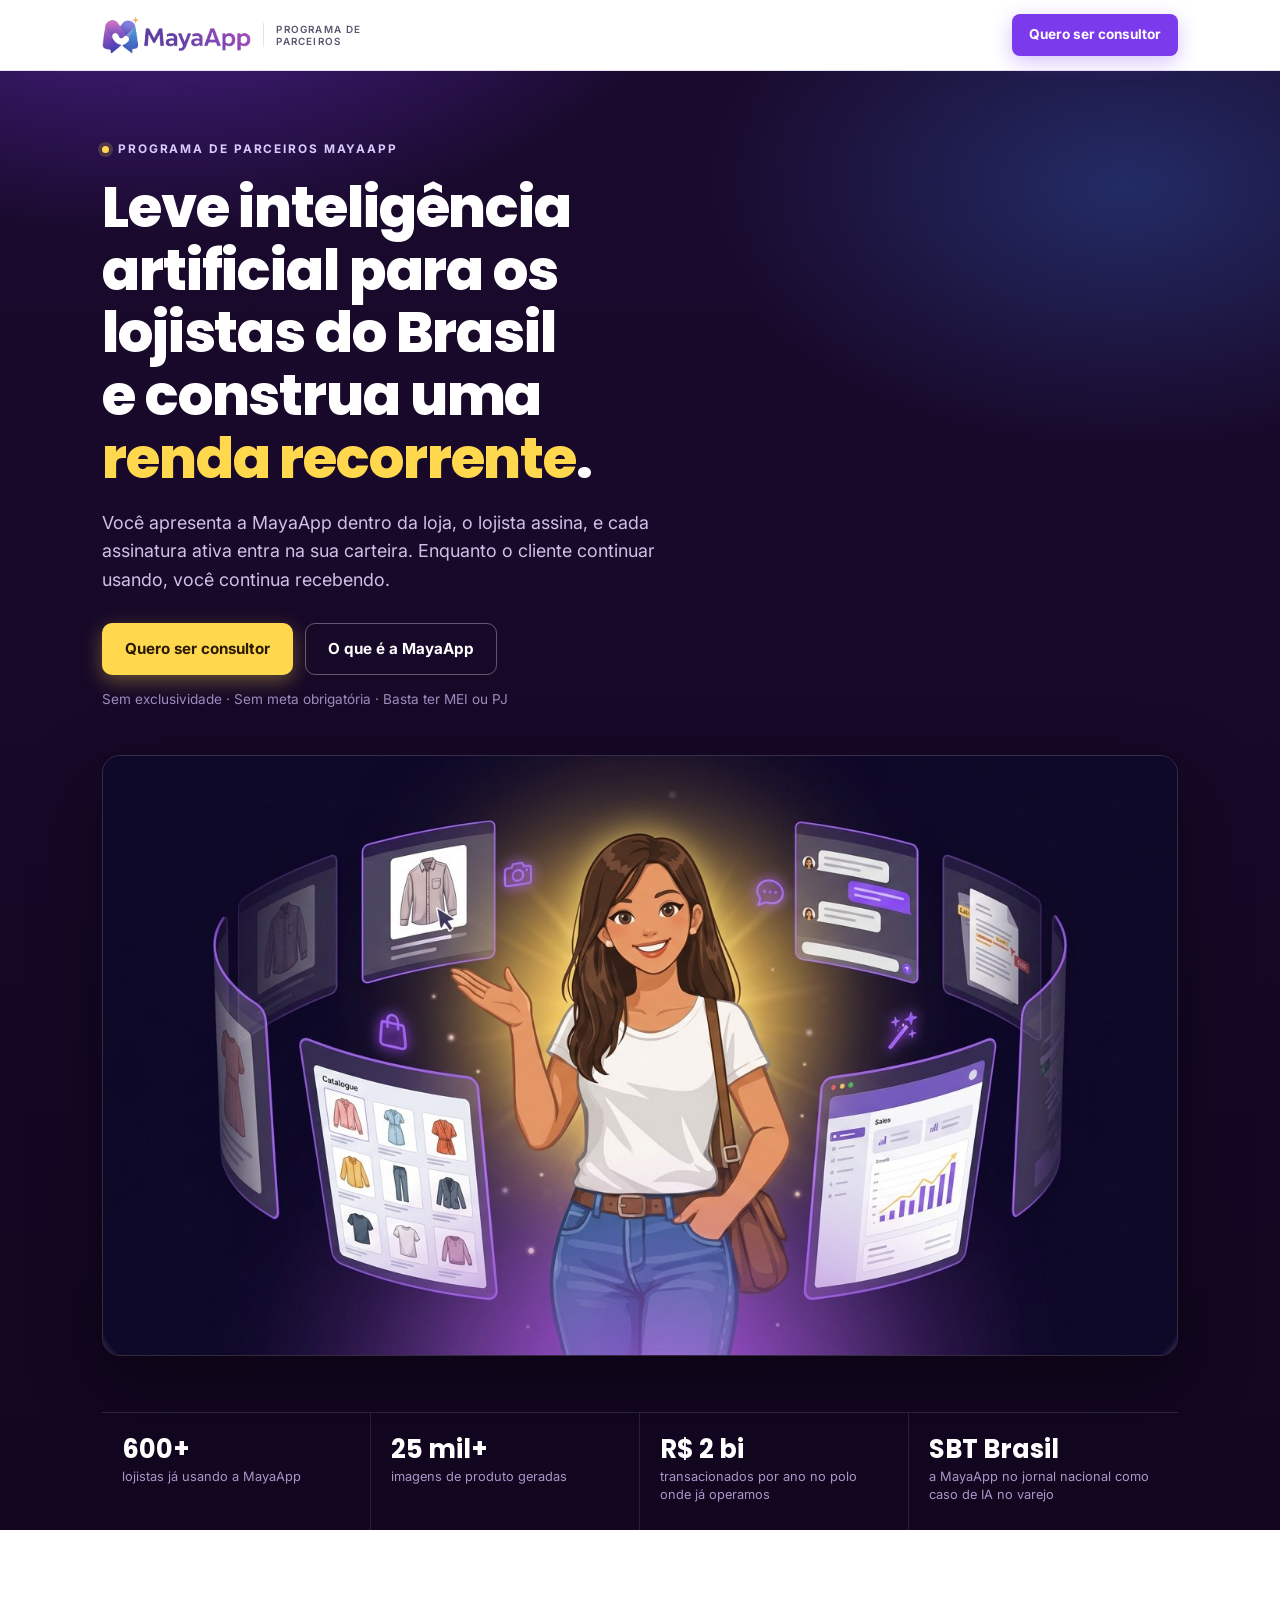
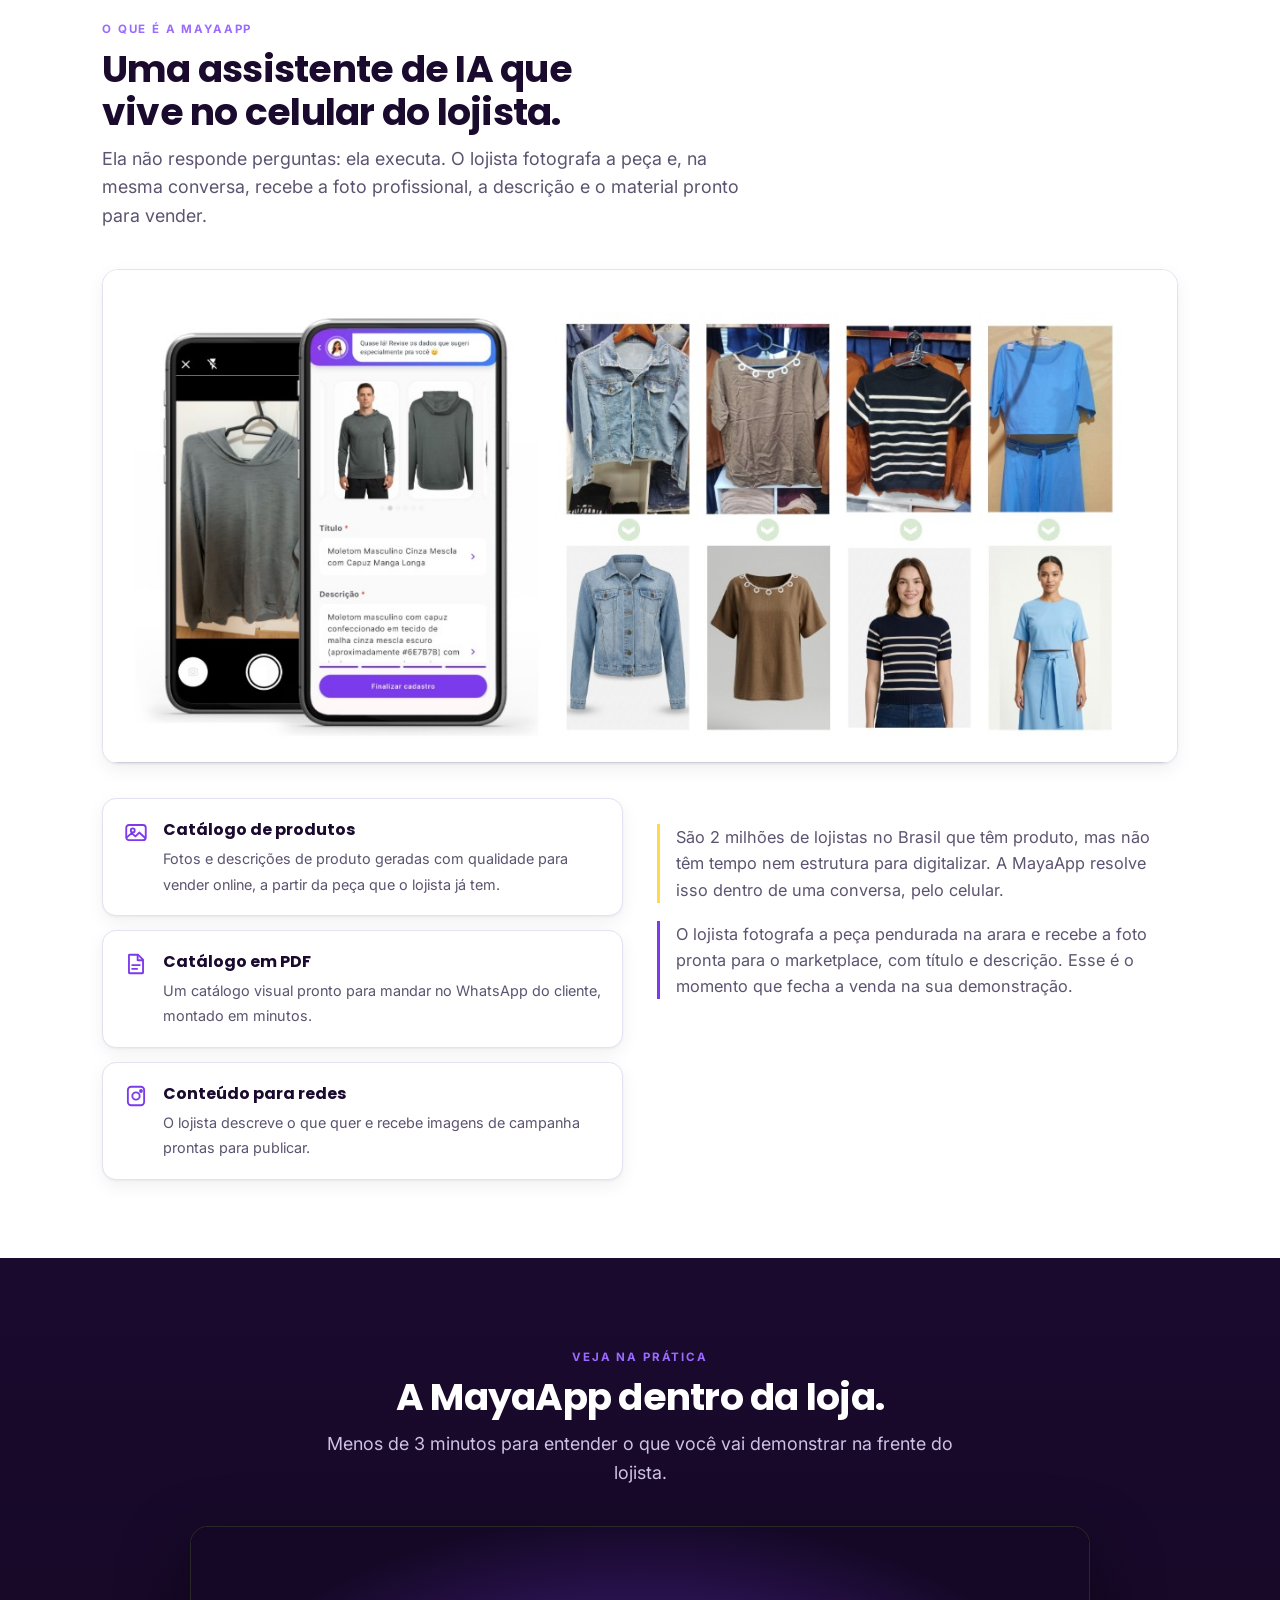
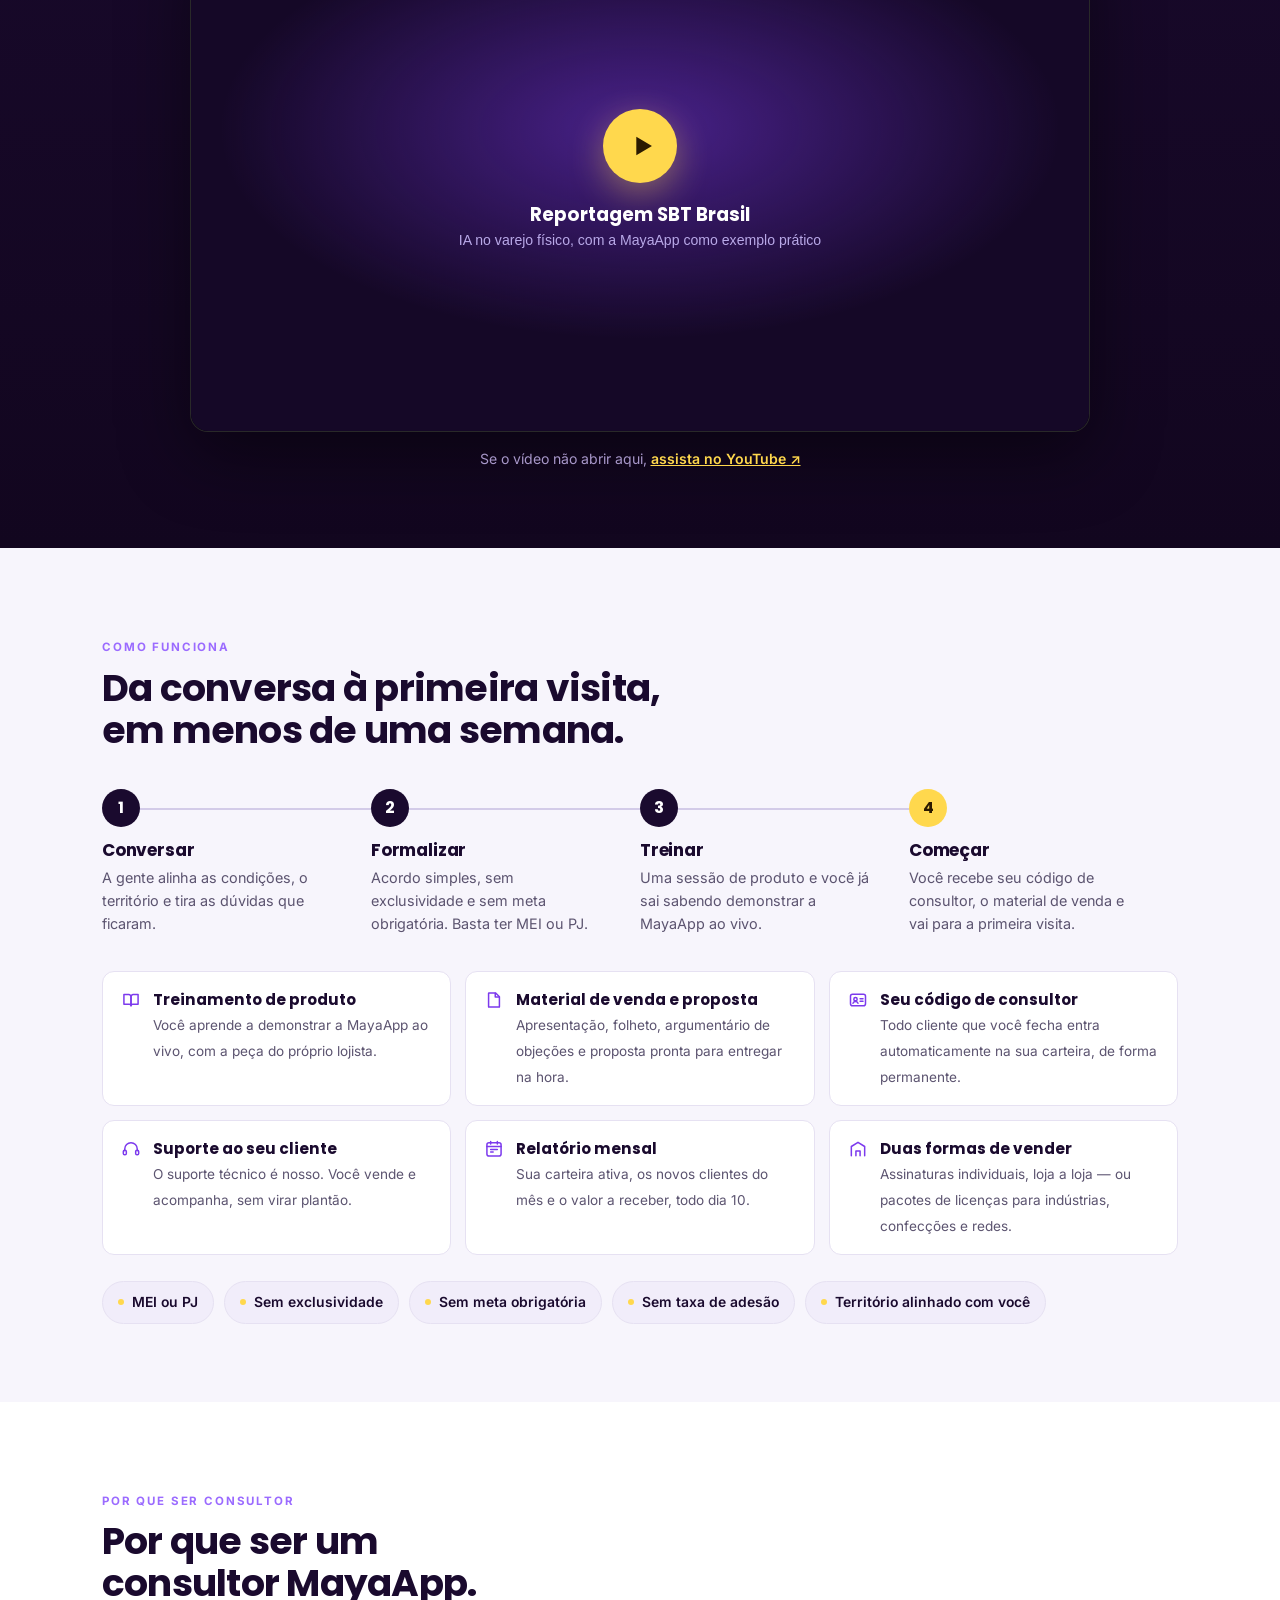
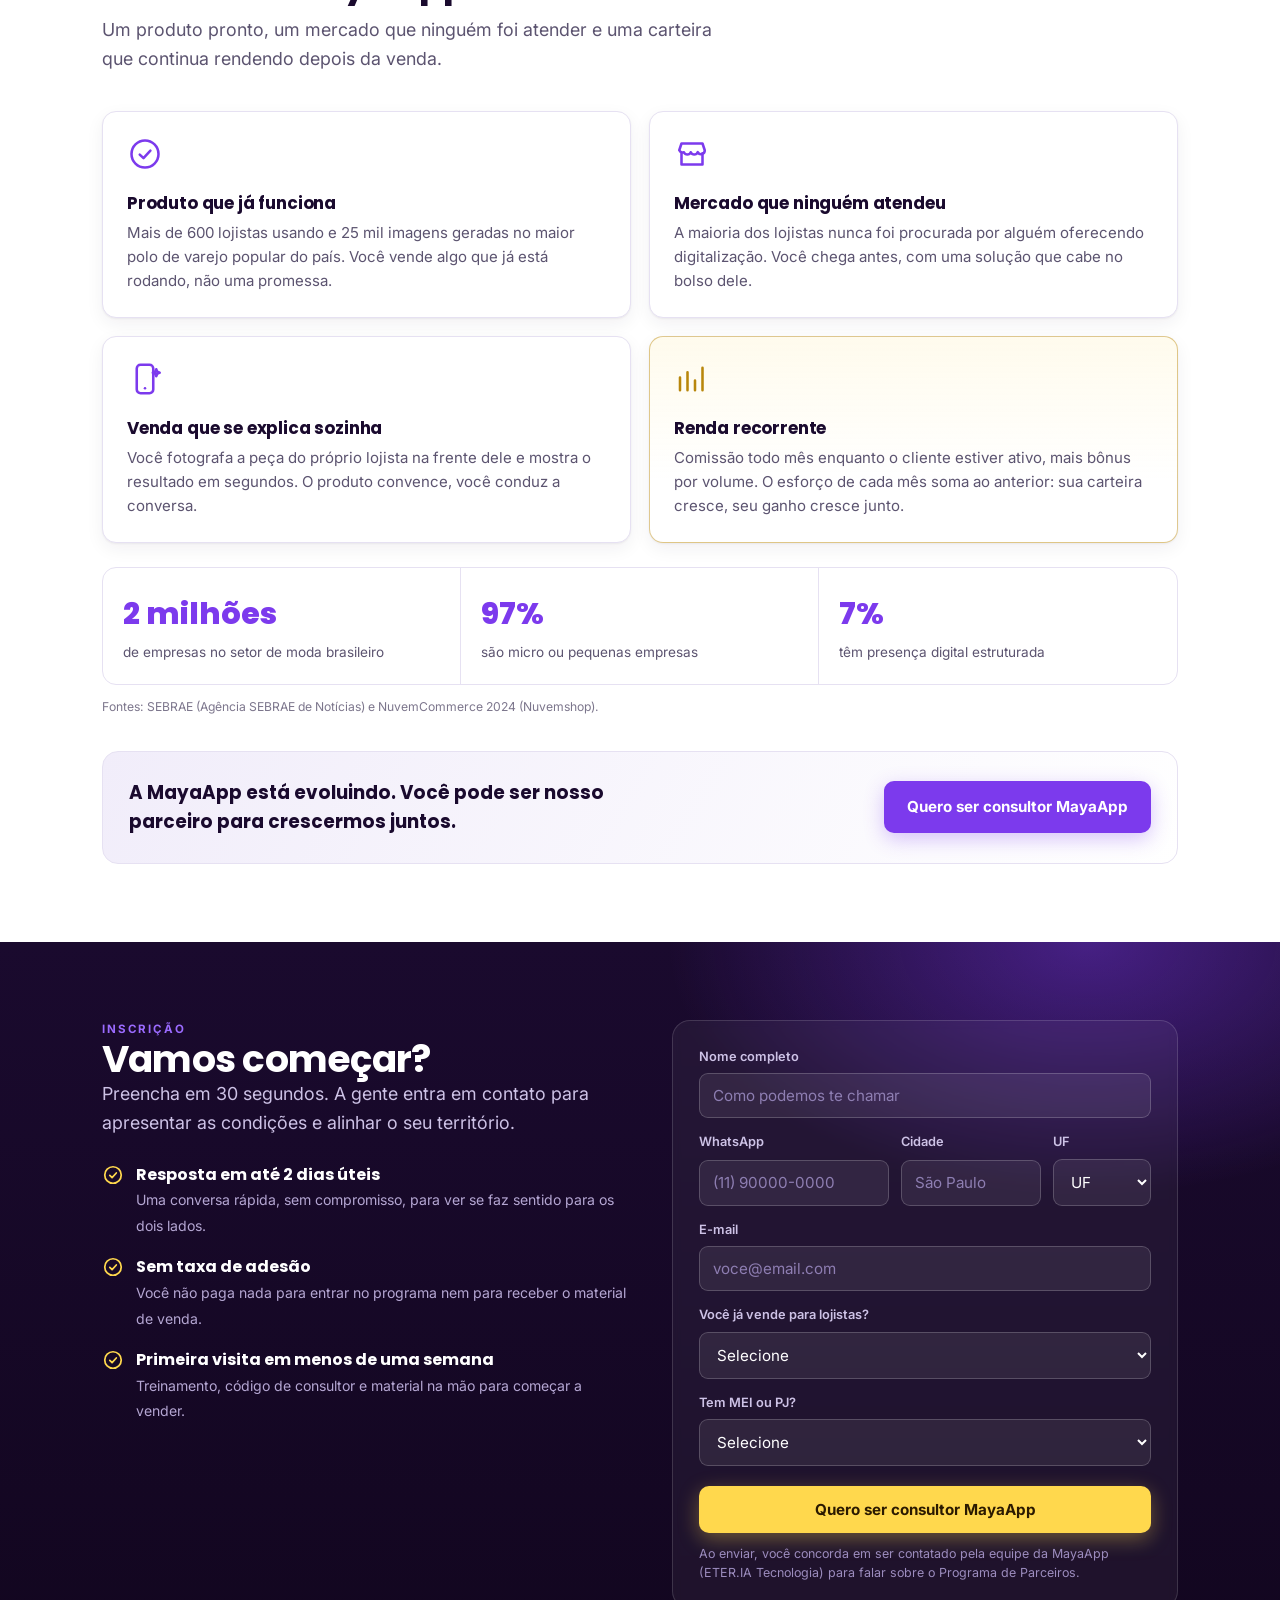
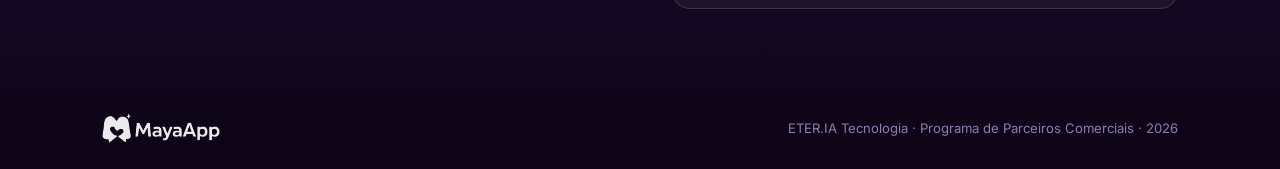
==== commit 67ca7fda: "Remove o contato por WhatsApp do fluxo de inscrição A planilha passa a ser o único destino dos leads" ====
--- a/parceiros/index.html
+++ b/parceiros/index.html
@@ -209,7 +209,9 @@
 .f-row-3{display:grid;grid-template-columns:1.35fr 1fr .7fr;gap:12px}
 form .btn{width:100%;margin-top:6px}
 .form-legal{margin-top:12px;font-size:.78rem;color:#9C8CBE;line-height:1.5}
-.form-ok{display:none;margin-top:14px;padding:12px 14px;border-radius:10px;background:rgba(255,216,77,.14);border:1px solid rgba(255,216,77,.45);color:#FFE694;font-size:.9rem}
+.form-ok{display:none;margin-top:14px;padding:12px 14px;border-radius:10px;background:rgba(255,216,77,.14);border:1px solid rgba(255,216,77,.45);color:#FFE694;font-size:.9rem;line-height:1.5}
+.form-ok.erro{background:rgba(239,68,68,.14);border-color:rgba(239,68,68,.5);color:#FFC7C7}
+form.enviado .f,form.enviado .btn,form.enviado .form-legal{display:none}
 .pitch{padding:0;margin:24px 0 0}
 .pitch li{display:flex;gap:12px;align-items:flex-start;margin-bottom:16px;list-style:none}
 .pitch svg{width:22px;height:22px;flex:0 0 22px;color:var(--gold);margin-top:2px}
@@ -449,7 +451,7 @@
       <div>
         <p class="eyebrow">Inscrição</p>
         <h2>Vamos começar?</h2>
-        <p class="lede">Preencha em 30 segundos. A gente entra em contato pelo WhatsApp para apresentar as condições e alinhar o seu território.</p>
+        <p class="lede">Preencha em 30 segundos. A gente entra em contato para apresentar as condições e alinhar o seu território.</p>
         <ul class="pitch">
           <li>
             <svg viewBox="0 0 24 24" fill="none" stroke="currentColor" stroke-width="1.9" stroke-linecap="round" stroke-linejoin="round"><circle cx="12" cy="12" r="9"/><path d="M8.5 12.4l2.5 2.4 4.6-5"/></svg>
@@ -464,7 +466,6 @@
             <div><b>Primeira visita em menos de uma semana</b><small>Treinamento, código de consultor e material na mão para começar a vender.</small></div>
           </li>
         </ul>
-        <p class="wa">Prefere falar agora? <a id="wa-link" href="#" target="_blank" rel="noopener">Chamar no WhatsApp →</a></p>
       </div>
 
       <form id="lead-form" novalidate>
@@ -537,8 +538,8 @@
           </select>
         </div>
         <button class="btn btn-gold" type="submit">Quero ser consultor MayaApp</button>
-        <p class="form-legal">Ao enviar, você concorda em ser contatado pela equipe da MayaApp (ETER.IA Tecnologia) por WhatsApp ou e-mail sobre o Programa de Parceiros.</p>
-        <p class="form-ok" id="form-ok" role="status">Recebemos sua inscrição. Abrimos o WhatsApp para você confirmar — se não abrir, chame a gente pelo link ao lado.</p>
+        <p class="form-legal">Ao enviar, você concorda em ser contatado pela equipe da MayaApp (ETER.IA Tecnologia) para falar sobre o Programa de Parceiros.</p>
+        <p class="form-ok" id="form-ok" role="status"></p>
       </form>
     </div>
   </div>
@@ -554,14 +555,12 @@
 </footer>
 
 <script>
-/* ====== CONFIGURAÇÃO — trocar antes de publicar ======================
-   WHATSAPP   : número que recebe os leads, formato 55 + DDD + número
-   YOUTUBE_ID : o código do vídeo. Em youtube.com/watch?v=ABC123xyz
+/* ====== CONFIGURAÇÃO ==================================================
+   YOUTUBE_ID : código do vídeo. Em youtube.com/watch?v=ABC123xyz
                 o ID é ABC123xyz (também serve o final de um link youtu.be/).
    PLANILHA   : URL do Web App do Apps Script (termina em /exec).
                 Passo a passo em parceiros/SETUP-PLANILHA.md
    ==================================================================== */
-const WHATSAPP   = "5511900000000";   // <-- trocar pelo número real
 const YOUTUBE_ID = "8PKEs2xY0jI";      // reportagem SBT Brasil
 const PLANILHA   = "https://script.google.com/macros/s/AKfycbygahmSc-tXDPnLmvCr92rVHoRqhL7UXNEYG1-AVRzDPrIE1ZluK6HbW12GQWXiOCPsAA/exec";
 
@@ -575,40 +574,50 @@
 });
 
 /* ---- formulário ---- */
-const form = document.getElementById('lead-form');
+const form  = document.getElementById('lead-form');
 const okMsg = document.getElementById('form-ok');
-document.getElementById('wa-link').href =
-  'https://wa.me/' + WHATSAPP + '?text=' + encodeURIComponent('Olá! Quero saber mais sobre o Programa de Parceiros MayaApp.');
-
-form.addEventListener('submit', (e) => {
+const botao = form.querySelector('button[type="submit"]');
+
+form.addEventListener('submit', async (e) => {
   e.preventDefault();
   if (!form.reportValidity()) return;
-  const d = Object.fromEntries(new FormData(form).entries());
-
-  // 1) grava na planilha (fire-and-forget: sem preflight, sem CORS)
-  if (PLANILHA) {
+
+  const dados = { ...Object.fromEntries(new FormData(form).entries()),
+                  origem: 'landing-parceiros', data: new Date().toISOString() };
+
+  botao.disabled = true;
+  botao.textContent = 'Enviando...';
+  okMsg.className = 'form-ok';
+  okMsg.style.display = 'none';
+
+  let gravou = false;
+  try {
+    // text/plain evita o preflight; o Apps Script responde com CORS liberado
+    const r = await fetch(PLANILHA, {
+      method: 'POST',
+      headers: { 'Content-Type': 'text/plain;charset=utf-8' },
+      body: JSON.stringify(dados)
+    });
+    gravou = r.ok;
+  } catch (err) {
+    // se o navegador barrar a leitura da resposta, reenvia sem esperar retorno
     try {
-      fetch(PLANILHA, {
-        method: 'POST',
-        mode: 'no-cors',
-        body: JSON.stringify({ ...d, origem: 'landing-parceiros', data: new Date().toISOString() })
-      });
-    } catch (err) { /* a planilha é o registro; o WhatsApp abaixo é a garantia */ }
+      await fetch(PLANILHA, { method: 'POST', mode: 'no-cors', body: JSON.stringify(dados) });
+      gravou = true;
+    } catch (err2) { gravou = false; }
   }
 
-  // 2) abre o WhatsApp com o lead já escrito
-  const msg =
-    'Quero ser consultor MayaApp\n' +
-    'Nome: ' + d.nome + '\n' +
-    'WhatsApp: ' + d.whatsapp + '\n' +
-    'Cidade: ' + d.cidade + ' / ' + d.uf + '\n' +
-    (d.email ? 'E-mail: ' + d.email + '\n' : '') +
-    'Já vende para lojistas: ' + d.perfil + '\n' +
-    'MEI/PJ: ' + d.pj;
-
-  okMsg.style.display = 'block';
-  form.querySelector('button[type="submit"]').textContent = 'Inscrição enviada ✓';
-  window.open('https://wa.me/' + WHATSAPP + '?text=' + encodeURIComponent(msg), '_blank', 'noopener');
+  if (gravou) {
+    form.classList.add('enviado');
+    okMsg.textContent = 'Inscrição recebida! Nossa equipe entra em contato em até 2 dias úteis para apresentar as condições e alinhar o seu território.';
+    okMsg.style.display = 'block';
+  } else {
+    okMsg.className = 'form-ok erro';
+    okMsg.textContent = 'Não conseguimos enviar agora. Confira sua conexão e tente de novo em alguns instantes.';
+    okMsg.style.display = 'block';
+    botao.disabled = false;
+    botao.textContent = 'Quero ser consultor MayaApp';
+  }
 });
 </script>
 </body>
